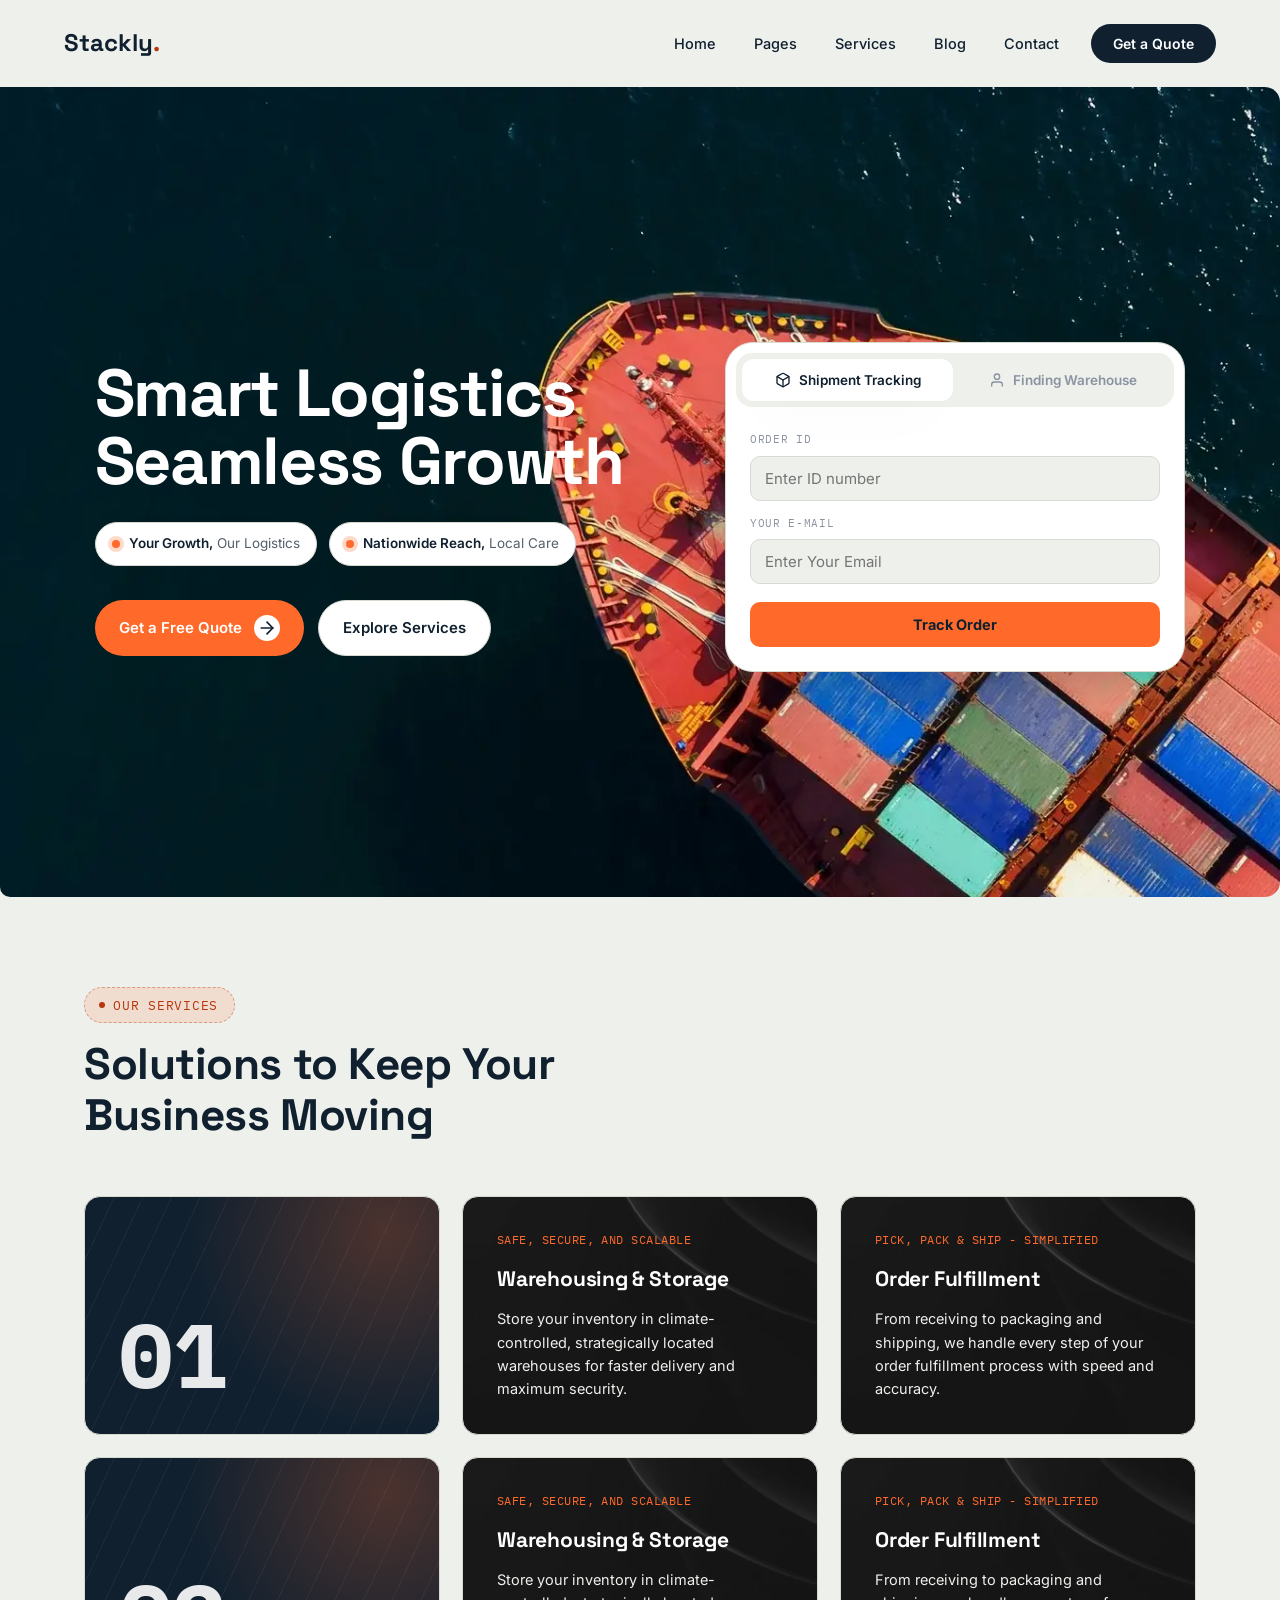
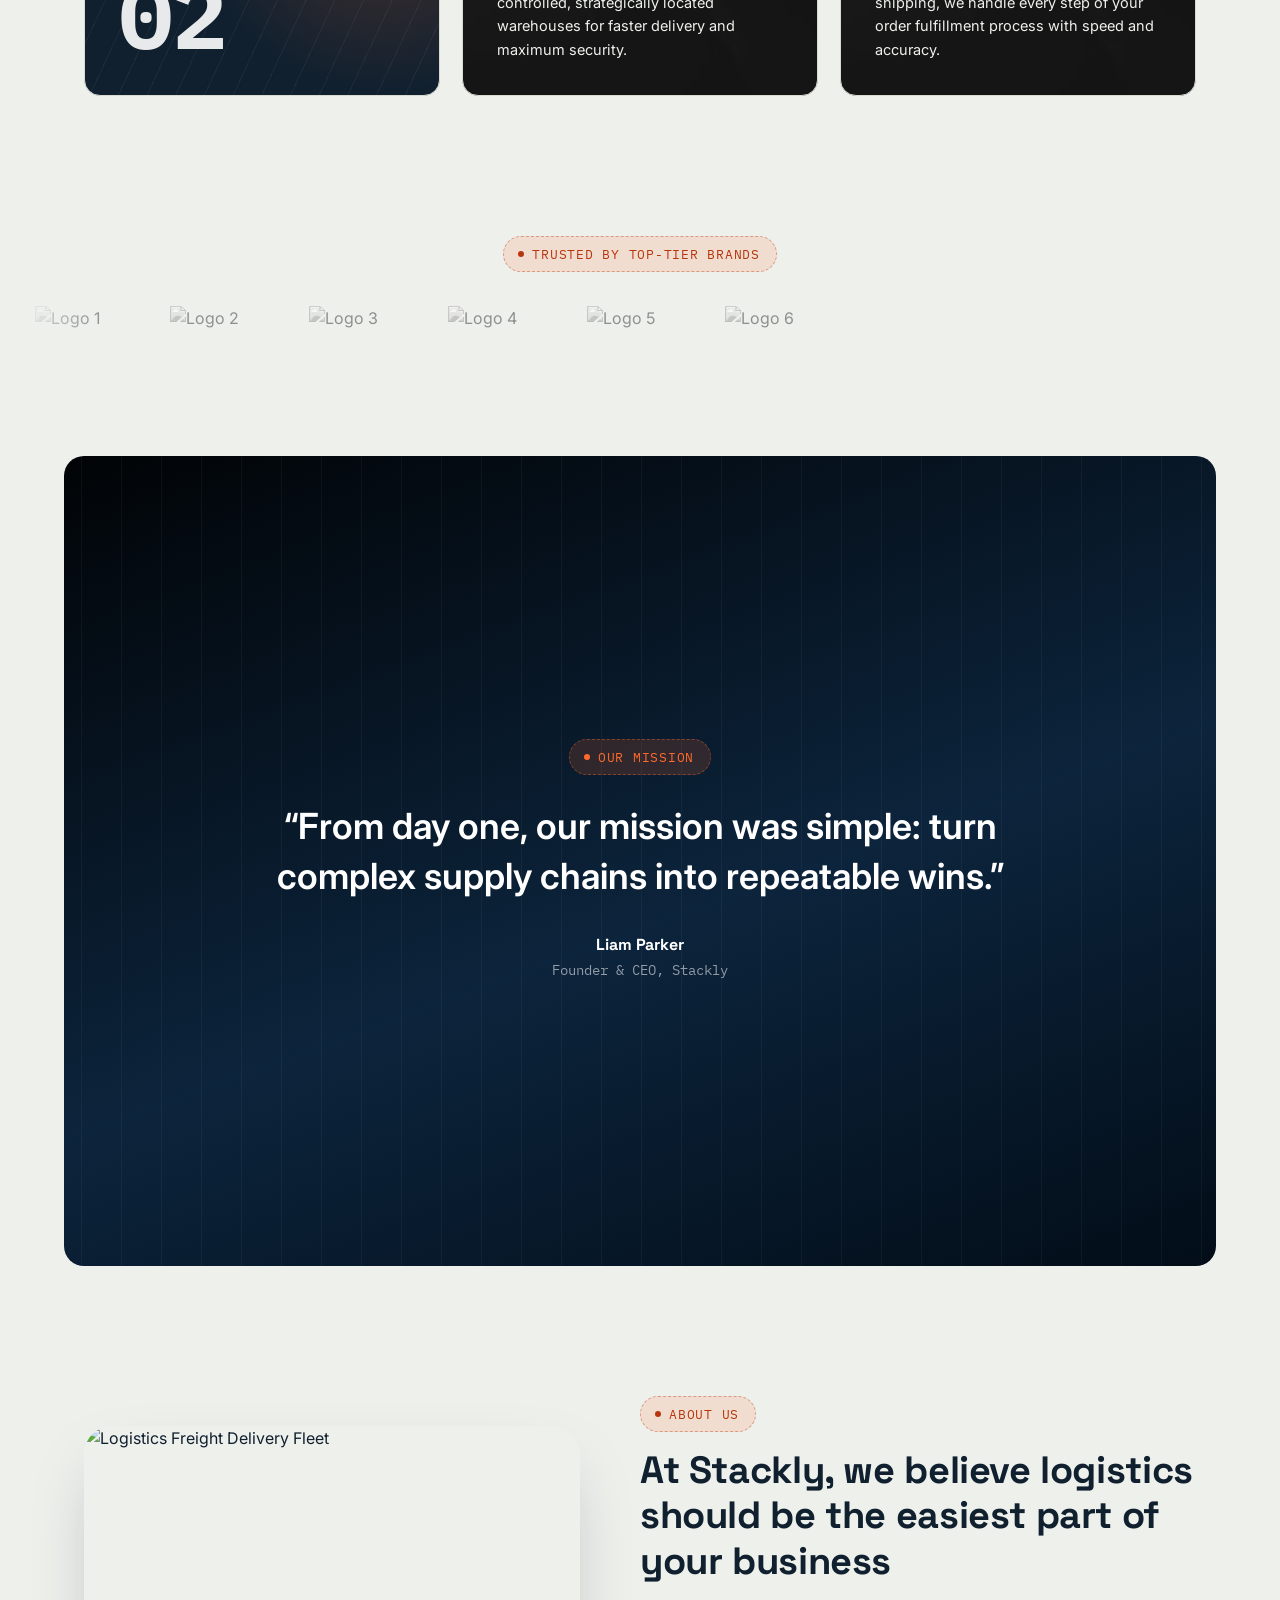
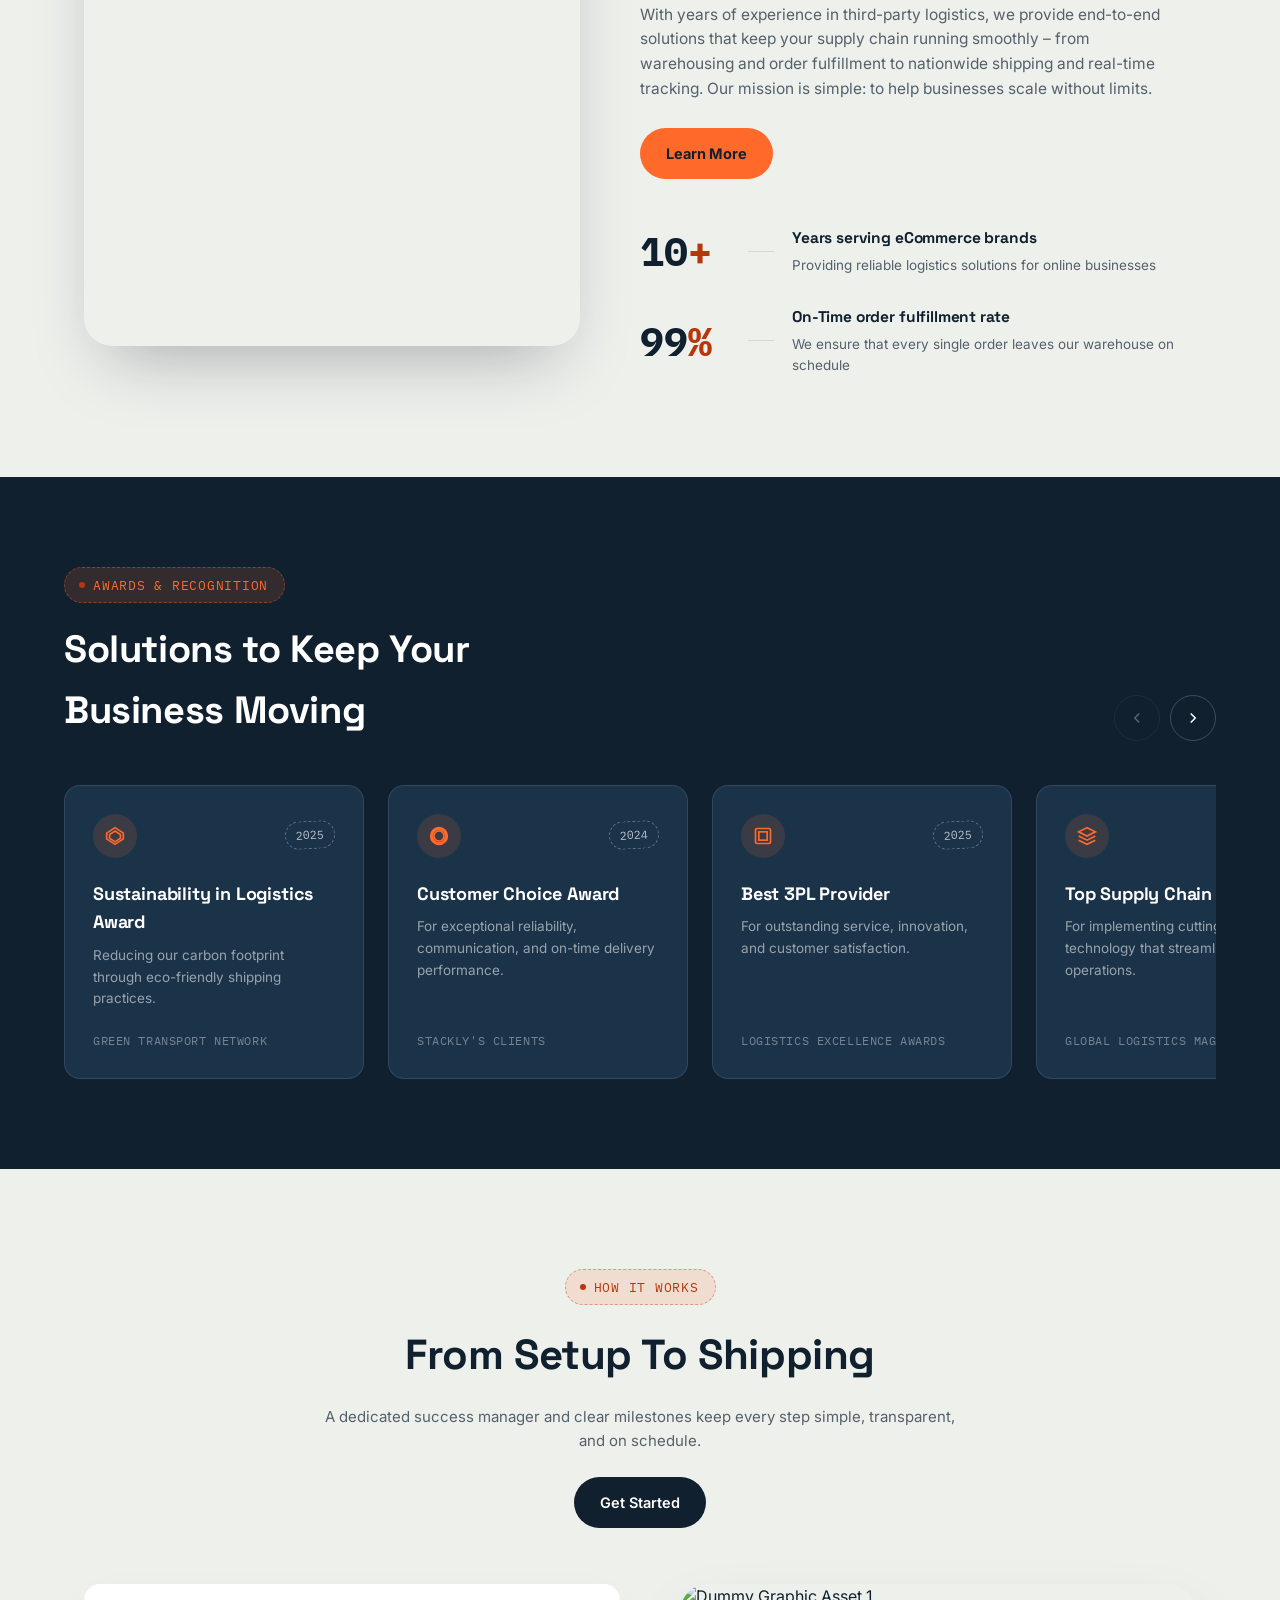
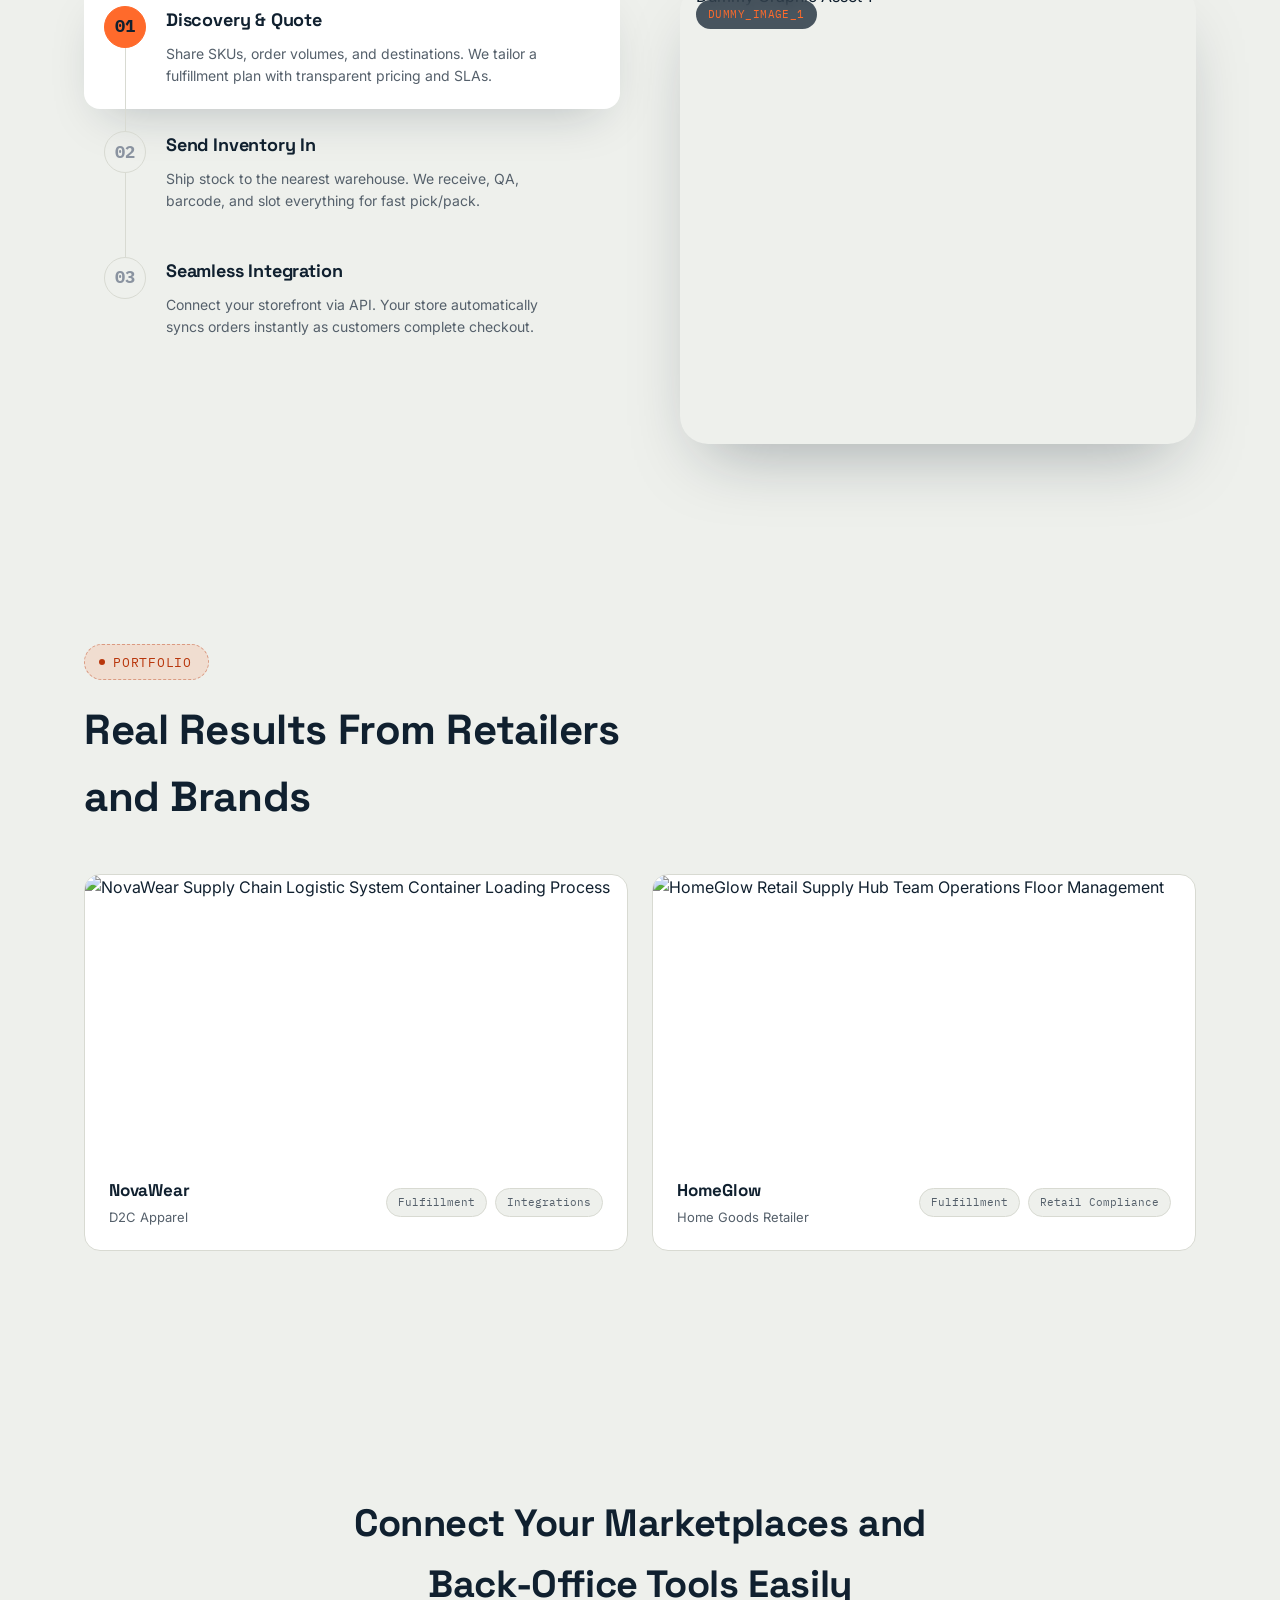
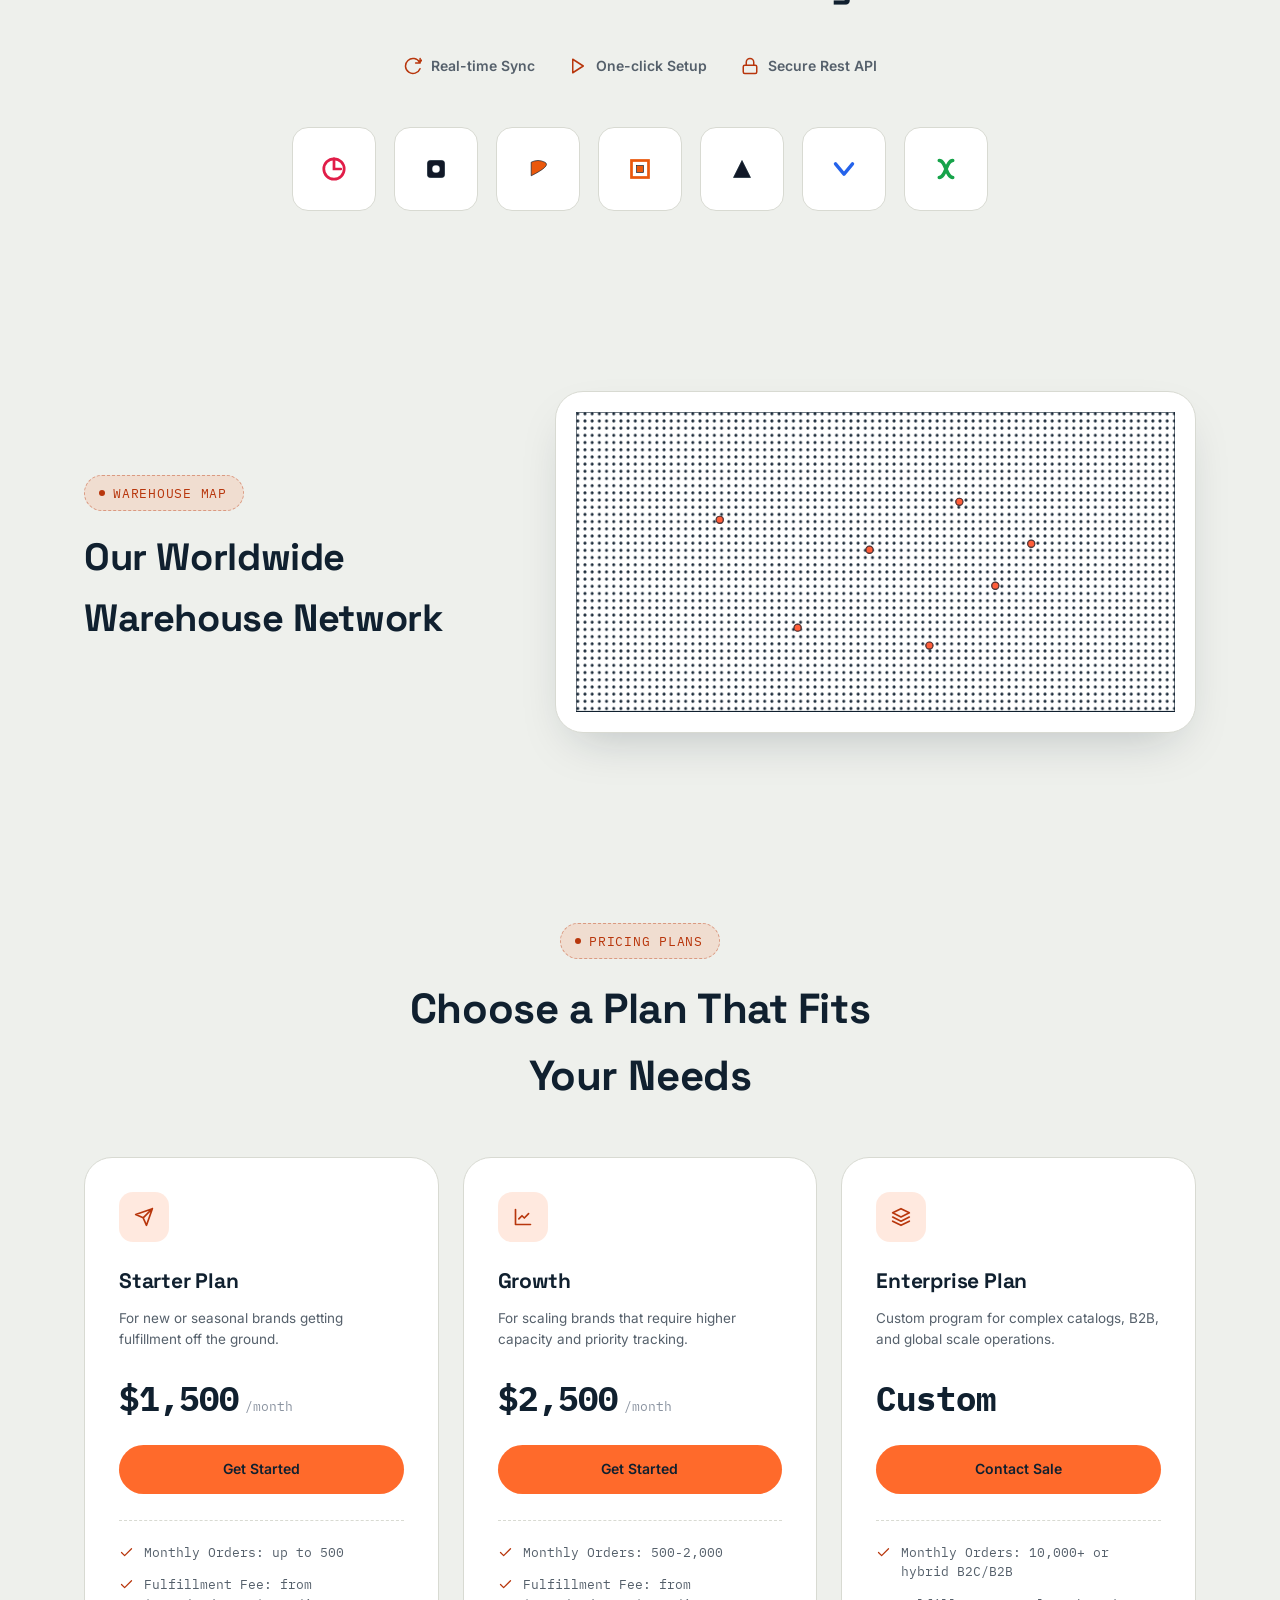
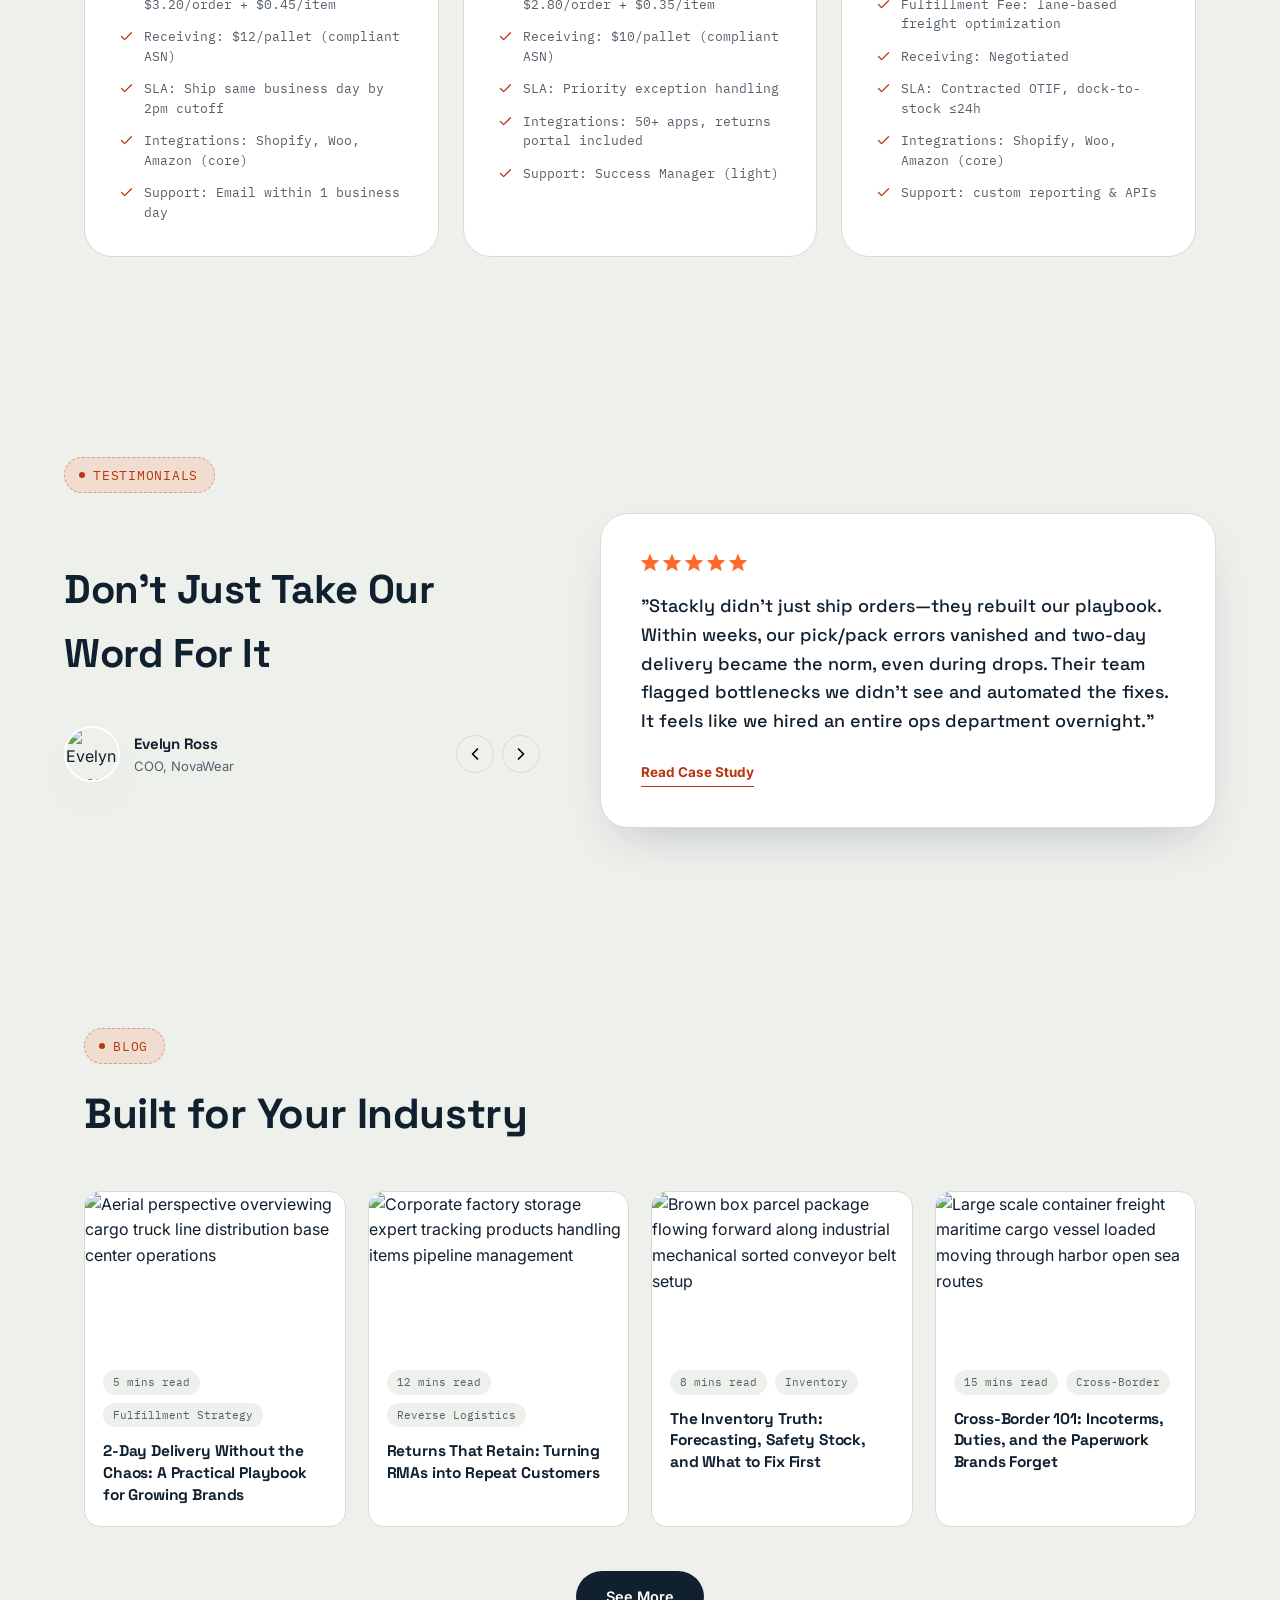
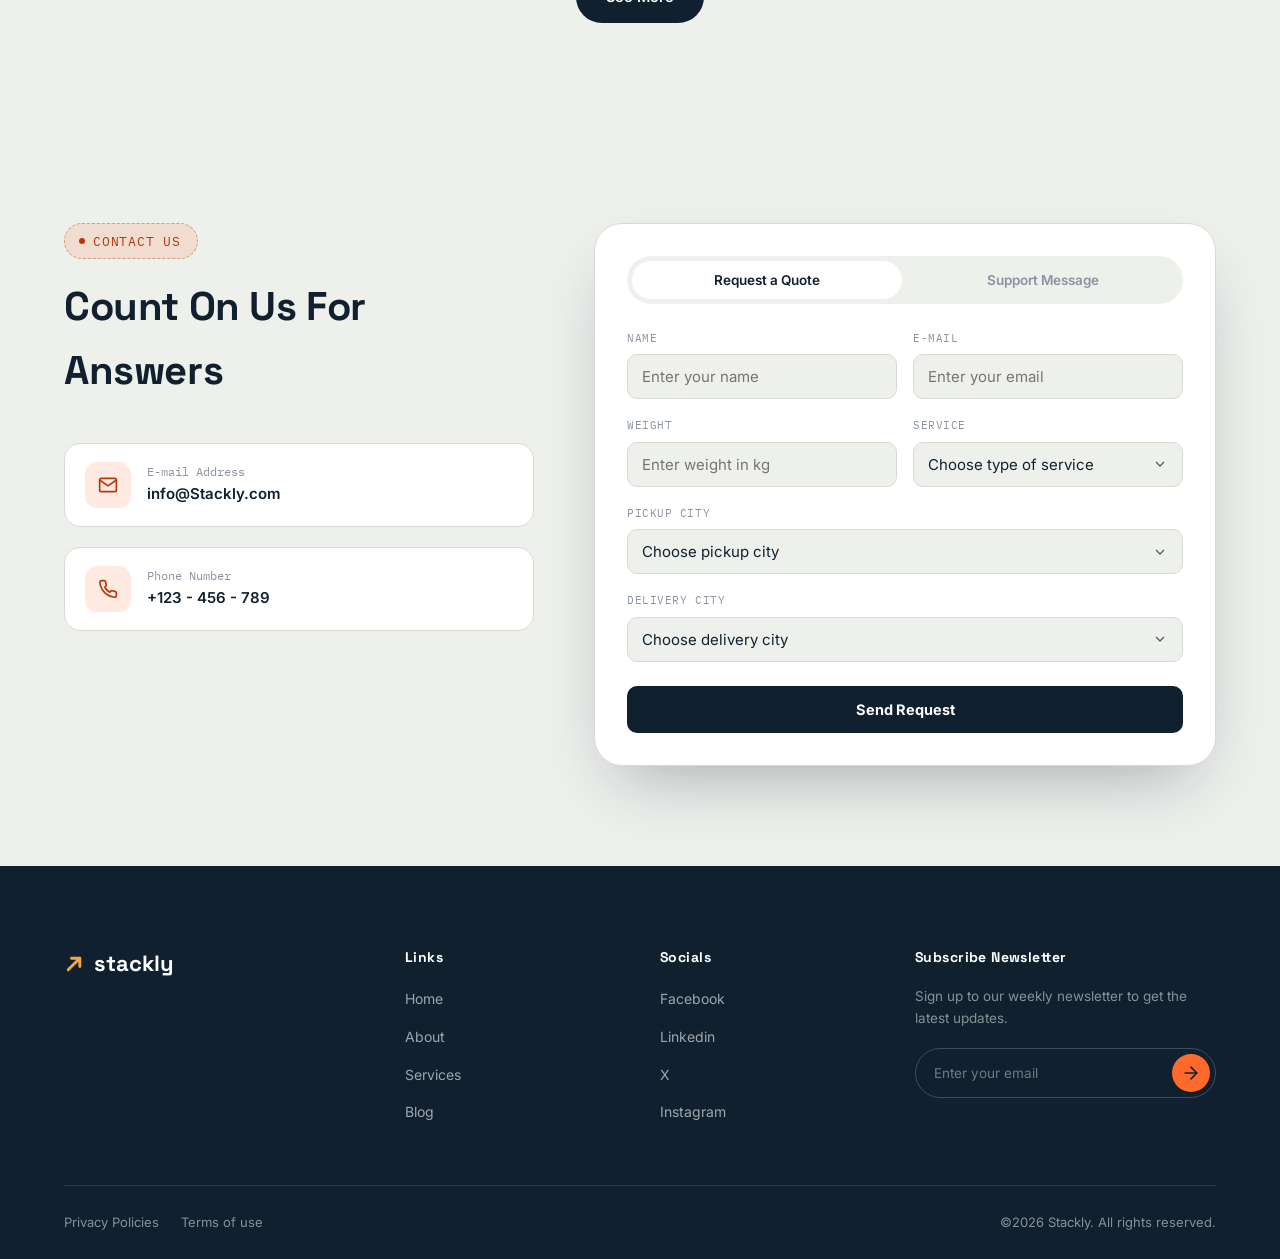
==== index.html @ aef040b7 "first comit" ====
<!DOCTYPE html>
<html lang="en">
<head>
    <meta charset="UTF-8">
    <meta name="viewport" content="width=device-width, initial-scale=1.0">
    <title>Stackly - Logistics & Supply Chain Solutions</title>
    <!-- Google Fonts -->
    <link rel="preconnect" href="https://fonts.googleapis.com">
    <link rel="preconnect" href="https://fonts.gstatic.com" crossorigin>
    <link href="https://fonts.googleapis.com/css2?family=Space+Grotesk:wght@500;600;700&family=Inter:wght@400;500;600;700&family=IBM+Plex+Mono:wght@400;500;600;700&display=swap" rel="stylesheet">
    <link rel="stylesheet" href="style.css">
</head>
<body>

    <!-- STICKY MAIN HEADER NAVIGATION BAR -->
    <header class="header-nav-bar" id="siteHeader">
        <div class="logo-box">
            <a href="#">Stackly<span>.</span></a>
        </div>

        <ul class="nav-links-wrapper" id="navLinksWrapper">
            <li class="nav-item-dropdown">
                <a href="#" class="nav-link">
                    Home
                  
                </a>
               
            </li>
            <li class="nav-item-dropdown">
                <a href="#" class="nav-link">
                    Pages
                    
                </a>
                
            </li>
            <li class="nav-item-dropdown">
                <a href="#" class="nav-link">
                    Services
                  
                </a>
              
            </li>
            <li class="nav-item-dropdown">
                <a href="#" class="nav-link">
                    Blog
                  
                </a>
              
            </li>
            <li><a href="#contact" class="nav-link">Contact</a></li>
            <li><a href="#contact" class="header-action-btn">Get a Quote</a></li>
        </ul>

        <div class="mobile-hamburger" id="mobileHamburger" role="button" aria-label="Toggle navigation menu" tabindex="0">
            <span></span>
            <span></span>
            <span></span>
        </div>
    </header>

    <!-- Backdrop shown behind the mobile drawer -->
    <div class="mobile-nav-backdrop" id="mobileNavBackdrop"></div>

    <!-- MAIN HERO AND TRACKING ELEMENT AREA CONTAINER -->
    <section class="hero-viewport-area">
        <div class="background-watermark">Stackly</div>

        <div class="hero-left-content">
            <h1>Smart Logistics<br>Seamless Growth</h1>

            <div class="hero-pill-row">
                <div class="pill-item">
                    <span class="pill-dot"></span>
                    <span><strong>Your Growth,</strong> Our Logistics</span>
                </div>
                <div class="pill-item">
                    <span class="pill-dot"></span>
                    <span><strong>Nationwide Reach,</strong> Local Care</span>
                </div>
            </div>

            <div class="hero-buttons-row">
                <a href="#contact" class="apex-btn apex-btn-orange">
                    Get a Free Quote
                    <span class="arrow-icon-circle">
                        <svg width="12" height="12" viewBox="0 0 24 24" fill="none" stroke="currentColor" stroke-width="3" stroke-linecap="round" stroke-linejoin="round"><line x1="5" y1="12" x2="19" y2="12"></line><polyline points="12 5 19 12 12 19"></polyline></svg>
                    </span>
                </a>
                <a href="#services" class="apex-btn apex-btn-white">Explore Services</a>
            </div>
        </div>

        <div class="interactive-card-wrapper">
            <div class="tracking-sheet-card">

                <div class="sheet-tab-header-row">
                    <button class="sheet-tab-trigger active-tab" data-target-pane="pane-shipment-tracking">
                        <svg viewBox="0 0 24 24" stroke-linecap="round" stroke-linejoin="round"><path d="M21 16V8a2 2 0 0 0-1-1.73l-7-4a2 2 0 0 0-2 0l-7 4A2 2 0 0 0 3 8v8a2 2 0 0 0 1 1.73l7 4a2 2 0 0 0 2 0l7-4A2 2 0 0 0 21 16z"></path><polyline points="3.27 6.96 12 12.01 20.73 6.96"></polyline><line x1="12" y1="22.08" x2="12" y2="12"></line></svg>
                        Shipment Tracking
                    </button>
                    <button class="sheet-tab-trigger" data-target-pane="pane-warehouse-finding">
                        <svg viewBox="0 0 24 24" stroke-linecap="round" stroke-linejoin="round"><path d="M20 21v-2a4 4 0 0 0-4-4H8a4 4 0 0 0-4 4v2"></path><circle cx="12" cy="7" r="4"></circle></svg>
                        Finding Warehouse
                    </button>
                    <div class="dynamic-tab-line"></div>
                </div>

                <div class="sheet-tab-panel active-panel" id="pane-shipment-tracking">
                    <form class="sheet-inline-form" onsubmit="event.preventDefault();">
                        <div class="sheet-input-block">
                            <span class="sheet-input-label">Order ID</span>
                            <input type="text" placeholder="Enter ID number" required>
                        </div>
                        <div class="sheet-input-block">
                            <span class="sheet-input-label">Your E-mail</span>
                            <input type="email" placeholder="Enter Your Email" required>
                        </div>
                        <button type="submit" class="sheet-submit-btn">Track Order</button>
                    </form>
                </div>

                <div class="sheet-tab-panel" id="pane-warehouse-finding">
                    <form class="sheet-inline-form" onsubmit="event.preventDefault();">
                        <div class="sheet-input-block">
                            <span class="sheet-input-label">Region</span>
                            <input type="text" placeholder="State, City or Postal Zip Code">
                        </div>
                        <div class="sheet-input-block">
                            <span class="sheet-input-label">Facility</span>
                            <input type="text" placeholder="Cold Storage, Cross-Docking...">
                        </div>
                        <button type="submit" class="sheet-submit-btn">Find Facility</button>
                    </form>
                </div>

            </div>
        </div>
    </section>

    <section class="services-container" id="services">
        <div class="services-header" data-reveal="fade">
            <div class="services-badge">Our Services</div>
            <h2>Solutions to Keep Your Business Moving</h2>
        </div>

        <div class="services-asymmetric-grid">

            <div class="service-block block-graphic-image" data-reveal="left">
                <div class="big-number-display left-aligned-num">01</div>
            </div>

            <div class="service-block" data-reveal="right">
                <span class="card-pill-tag">Safe, Secure, and Scalable</span>
                <h3>Warehousing & Storage</h3>
                <p>Store your inventory in climate-controlled, strategically located warehouses for faster delivery and maximum security.</p>
            </div>

            <div class="service-block" data-reveal="left">
                <span class="card-pill-tag">Pick, Pack & Ship - Simplified</span>
                <h3>Order Fulfillment</h3>
                <p>From receiving to packaging and shipping, we handle every step of your order fulfillment process with speed and accuracy.</p>
            </div>

            <div class="service-block block-graphic-image" data-reveal="left">
                <div class="big-number-display left-aligned-num">02</div>
            </div>

            <div class="service-block" data-reveal="right">
                <span class="card-pill-tag">Safe, Secure, and Scalable</span>
                <h3>Warehousing & Storage</h3>
                <p>Store your inventory in climate-controlled, strategically located warehouses for faster delivery and maximum security.</p>
            </div>

            <div class="service-block" data-reveal="left">
                <span class="card-pill-tag">Pick, Pack & Ship - Simplified</span>
                <h3>Order Fulfillment</h3>
                <p>From receiving to packaging and shipping, we handle every step of your order fulfillment process with speed and accuracy.</p>
            </div>

        </div>
    </section>

    <section class="brands-marquee-section">
        <div class="marquee-badge" data-reveal="fade">Trusted By Top-tier Brands</div>

        <div class="marquee-wrapper">
            <div class="marquee-track">
                <img class="brand-logo-item" src="https://demo.7iquid.com/Stackly/wp-content/uploads/2025/11/client-6.png" alt="Logo 1" loading="lazy">
                <img class="brand-logo-item" src="https://demo.7iquid.com/Stackly/wp-content/uploads/2025/11/client-5.png" alt="Logo 2" loading="lazy">
                <img class="brand-logo-item" src="https://demo.7iquid.com/Stackly/wp-content/uploads/2025/11/client-4.png" alt="Logo 3" loading="lazy">
                <img class="brand-logo-item" src="https://demo.7iquid.com/Stackly/wp-content/uploads/2025/11/client-3.png" alt="Logo 4" loading="lazy">
                <img class="brand-logo-item" src="https://demo.7iquid.com/Stackly/wp-content/uploads/2025/11/client-2.png" alt="Logo 5" loading="lazy">
                <img class="brand-logo-item" src="https://demo.7iquid.com/Stackly/wp-content/uploads/2025/11/client-1.png" alt="Logo 6" loading="lazy">
            </div>
            <div class="marquee-track" aria-hidden="true">
                <img class="brand-logo-item" src="https://demo.7iquid.com/Stackly/wp-content/uploads/2025/11/client-6.png" alt="" loading="lazy">
                <img class="brand-logo-item" src="https://demo.7iquid.com/Stackly/wp-content/uploads/2025/11/client-5.png" alt="" loading="lazy">
                <img class="brand-logo-item" src="https://demo.7iquid.com/Stackly/wp-content/uploads/2025/11/client-4.png" alt="" loading="lazy">
                <img class="brand-logo-item" src="https://demo.7iquid.com/Stackly/wp-content/uploads/2025/11/client-3.png" alt="" loading="lazy">
                <img class="brand-logo-item" src="https://demo.7iquid.com/Stackly/wp-content/uploads/2025/11/client-2.png" alt="" loading="lazy">
                <img class="brand-logo-item" src="https://demo.7iquid.com/Stackly/wp-content/uploads/2025/11/client-1.png" alt="" loading="lazy">
            </div>
        </div>
    </section>

    <!-- SECTION 2: OUR MISSION PARALLAX BOX -->
    <section class="mission-hero-section">
        <div class="mission-parallax-bg" id="parallaxLayer"></div>

        <div class="mission-content-box" data-reveal="scale">
            <div class="mission-badge">Our Mission</div>
            <h2>&ldquo;From day one, our mission was simple: turn complex supply chains into repeatable wins.&rdquo;</h2>

            <div class="mission-author-profile">
                <h4>Liam Parker</h4>
                <span>Founder & CEO, Stackly</span>
            </div>
        </div>
    </section>

    <section class="about-stats-section">
        <div class="about-left-visuals" data-reveal="left">
            <img class="truck-cropped-asset" src="https://images.unsplash.com/photo-1601584115197-04ecc0da31d7?auto=format&fit=crop&q=80&w=800" alt="Logistics Freight Delivery Fleet" loading="lazy">
        </div>

        <div class="about-right-content" data-reveal="right">
            <div class="section-badge">About Us</div>
            <h2>At Stackly, we believe logistics should be the easiest part of your business</h2>

            <p class="about-description">
                With years of experience in third-party logistics, we provide end-to-end solutions that keep your supply chain running smoothly – from warehousing and order fulfillment to nationwide shipping and real-time tracking. Our mission is simple: to help businesses scale without limits.
            </p>

            <a href="#contact" class="action-btn-orange">Learn More</a>

            <div class="metrics-stack">

                <div class="metric-row" data-reveal="fade">
                    <div class="metric-number-node"><span class="count-up" data-target="10">0</span><span>+</span></div>
                    <div class="metric-pointer-line"></div>
                    <div class="metric-info-text">
                        <h4>Years serving eCommerce brands</h4>
                        <p>Providing reliable logistics solutions for online businesses</p>
                    </div>
                </div>

                <div class="metric-row" data-reveal="fade">
                    <div class="metric-number-node"><span class="count-up" data-target="99">0</span><span>%</span></div>
                    <div class="metric-pointer-line"></div>
                    <div class="metric-info-text">
                        <h4>On-Time order fulfillment rate</h4>
                        <p>We ensure that every single order leaves our warehouse on schedule</p>
                    </div>
                </div>

            </div>
        </div>
    </section>

    <section class="awards-section">

        <div class="awards-header-box" data-reveal="fade">
            <div class="awards-title-area">
                <span class="awards-badge">Awards & Recognition</span>
                <h2>Solutions to Keep Your Business Moving</h2>
            </div>

            <div class="carousel-nav-arrows">
                <button class="arrow-trigger-btn" id="prevSlideTrigger" aria-label="Previous Slide">
                    <svg viewBox="0 0 24 24"><polyline points="15 18 9 12 15 6"></polyline></svg>
                </button>
                <button class="arrow-trigger-btn" id="nextSlideTrigger" aria-label="Next Slide">
                    <svg viewBox="0 0 24 24"><polyline points="9 18 15 12 9 6"></polyline></svg>
                </button>
            </div>
        </div>

        <div class="slider-window-frame">
            <div class="slider-flex-container" id="sliderShelf">

                <div class="award-card" data-reveal="scale">
                    <div>
                        <div class="card-header-row">
                            <div class="award-icon-circle">
                                <svg viewBox="0 0 24 24"><polygon points="12 2 22 8.5 22 15.5 12 22 2 15.5 2 8.5"></polygon><polygon points="12 6 18.5 10.25 18.5 14.75 12 19 5.5 14.75 5.5 10.25"></polygon></svg>
                            </div>
                            <span class="year-pill-tag">2025</span>
                        </div>
                        <div class="card-main-body">
                            <h3>Sustainability in Logistics Award</h3>
                            <p>Reducing our carbon footprint through eco-friendly shipping practices.</p>
                        </div>
                    </div>
                    <div class="card-bottom-publisher">Green Transport Network</div>
                </div>

                <div class="award-card" data-reveal="scale">
                    <div>
                        <div class="card-header-row">
                            <div class="award-icon-circle">
                                <svg viewBox="0 0 24 24"><path d="M12 2C6.48 2 2 6.48 2 12s4.48 10 10 10 10-4.48 10-10S17.52 2 12 2zm0 18c-4.42 0-8-3.58-8-8s3.58-8 8-8 8 3.58 8 8-3.58 8-8 8z"></path><path d="M12 6c-3.31 0-6 2.69-6 6s2.69 6 6 6 6-2.69 6-6-2.69-6-6-6z"></path></svg>
                            </div>
                            <span class="year-pill-tag">2024</span>
                        </div>
                        <div class="card-main-body">
                            <h3>Customer Choice Award</h3>
                            <p>For exceptional reliability, communication, and on-time delivery performance.</p>
                        </div>
                    </div>
                    <div class="card-bottom-publisher">Stackly's Clients</div>
                </div>

                <div class="award-card" data-reveal="scale">
                    <div>
                        <div class="card-header-row">
                            <div class="award-icon-circle">
                                <svg viewBox="0 0 24 24"><rect x="3" y="3" width="18" height="18" rx="2" ry="2"></rect><rect x="7" y="7" width="10" height="10"></rect></svg>
                            </div>
                            <span class="year-pill-tag">2025</span>
                        </div>
                        <div class="card-main-body">
                            <h3>Best 3PL Provider</h3>
                            <p>For outstanding service, innovation, and customer satisfaction.</p>
                        </div>
                    </div>
                    <div class="card-bottom-publisher">Logistics Excellence Awards</div>
                </div>

                <div class="award-card" data-reveal="scale">
                    <div>
                        <div class="card-header-row">
                            <div class="award-icon-circle">
                                <svg viewBox="0 0 24 24"><path d="M12 2L2 7l10 5 10-5-10-5zM2 17l10 5 10-5M2 12l10 5 10-5"></path></svg>
                            </div>
                            <span class="year-pill-tag">2024</span>
                        </div>
                        <div class="card-main-body">
                            <h3>Top Supply Chain Innovator</h3>
                            <p>For implementing cutting-edge technology that streamlines fulfillment operations.</p>
                        </div>
                    </div>
                    <div class="card-bottom-publisher">Global Logistics Magazine</div>
                </div>

            </div>
        </div>
    </section>

    <section class="how-it-works-section">

        <div class="section-header-center" data-reveal="fade">
            <span class="badge-orange">How It Works</span>
            <h2>From Setup To Shipping</h2>
            <p>A dedicated success manager and clear milestones keep every step simple, transparent, and on schedule.</p>
            <a href="#contact" class="btn-brand-primary">Get Started</a>
        </div>

        <div class="split-steps-grid">

            <div class="timeline-steps-stack" data-reveal="left">

                <div class="step-interactive-row active" data-step-index="1">
                    <div class="index-numeric-node">01</div>
                    <div class="vertical-progress-bar"></div>
                    <div class="step-text-details">
                        <h3>Discovery & Quote</h3>
                        <p>Share SKUs, order volumes, and destinations. We tailor a fulfillment plan with transparent pricing and SLAs.</p>
                    </div>
                </div>

                <div class="step-interactive-row" data-step-index="2">
                    <div class="index-numeric-node">02</div>
                    <div class="vertical-progress-bar"></div>
                    <div class="step-text-details">
                        <h3>Send Inventory In</h3>
                        <p>Ship stock to the nearest warehouse. We receive, QA, barcode, and slot everything for fast pick/pack.</p>
                    </div>
                </div>

                <div class="step-interactive-row" data-step-index="3">
                    <div class="index-numeric-node">03</div>
                    <div class="vertical-progress-bar"></div>
                    <div class="step-text-details">
                        <h3>Seamless Integration</h3>
                        <p>Connect your storefront via API. Your store automatically syncs orders instantly as customers complete checkout.</p>
                    </div>
                </div>

            </div>

            <div class="media-frame-wrapper" data-reveal="right">
                <div class="curved-image-panel">
                    <div class="internal-img-tag" id="imageTagNode">DUMMY_IMAGE_1</div>
                    <img id="dynamicTargetImage" src="https://images.unsplash.com/photo-1540959733332-eab4deceeaf7?auto=format&fit=crop&q=80&w=800" alt="Dummy Graphic Asset 1">
                </div>
            </div>

        </div>

    </section>

    <!-- SECTION 1: PORTFOLIO -->
    <section class="portfolio-section" id="portfolio">
        <span class="section-badge" data-reveal="fade">Portfolio</span>
        <h2 data-reveal="fade">Real Results From Retailers and Brands</h2>

        <div class="portfolio-grid">
            <div class="portfolio-card" data-reveal="scale">
                <div class="portfolio-img-wrapper">
                    <img src="https://images.unsplash.com/photo-1578575437130-527eed3abbec?auto=format&fit=crop&q=80&w=800" alt="NovaWear Supply Chain Logistic System Container Loading Process" loading="lazy">
                </div>
                <div class="portfolio-meta">
                    <div class="brand-info">
                        <h4>NovaWear</h4>
                        <p>D2C Apparel</p>
                    </div>
                    <div class="tag-row">
                        <span class="pill-tag">Fulfillment</span>
                        <span class="pill-tag">Integrations</span>
                    </div>
                </div>
            </div>

            <div class="portfolio-card" data-reveal="scale">
                <div class="portfolio-img-wrapper">
                    <img src="https://images.unsplash.com/photo-1586528116311-ad8dd3c8310d?auto=format&fit=crop&q=80&w=800" alt="HomeGlow Retail Supply Hub Team Operations Floor Management" loading="lazy">
                </div>
                <div class="portfolio-meta">
                    <div class="brand-info">
                        <h4>HomeGlow</h4>
                        <p>Home Goods Retailer</p>
                    </div>
                    <div class="tag-row">
                        <span class="pill-tag">Fulfillment</span>
                        <span class="pill-tag">Retail Compliance</span>
                    </div>
                </div>
            </div>
        </div>
    </section>

    <!-- SECTION 2: INTEGRATION -->
    <section class="integration-section" id="integration">
        <span class="section-badge" data-reveal="fade">Integration</span>
        <h2 data-reveal="fade">Connect Your Marketplaces and Back-Office Tools Easily</h2>

        <div class="features-row" data-reveal="fade">
            <div class="feature-indicator">
                <svg viewBox="0 0 24 24" fill="none" stroke="currentColor" stroke-width="2.5" stroke-linecap="round" stroke-linejoin="round"><path d="M21.5 2v6h-6M21.34 15.57a10 10 0 1 1-.57-8.38l5.67-5.67"/></svg>
                Real-time Sync
            </div>
            <div class="feature-indicator">
                <svg viewBox="0 0 24 24" fill="none" stroke="currentColor" stroke-width="2.5" stroke-linecap="round" stroke-linejoin="round"><polygon points="5 3 19 12 5 21 5 3"/></svg>
                One-click Setup
            </div>
            <div class="feature-indicator">
                <svg viewBox="0 0 24 24" fill="none" stroke="currentColor" stroke-width="2.5" stroke-linecap="round" stroke-linejoin="round"><rect x="3" y="11" width="18" height="11" rx="2" ry="2"/><path d="M7 11V7a5 5 0 0 1 10 0v4"/></svg>
                Secure Rest API
            </div>
        </div>

        <div class="logo-grid-strip" data-reveal-group data-reveal="fade">
            <div class="integration-logo-card">
                <svg viewBox="0 0 100 100" fill="none"><circle cx="50" cy="50" r="30" stroke="#e11d48" stroke-width="8"/><path d="M50 20v30h20" stroke="#e11d48" stroke-width="8" stroke-linecap="round"/></svg>
            </div>
            <div class="integration-logo-card">
                <svg viewBox="0 0 100 100" fill="none"><rect x="25" y="25" width="50" height="50" rx="8" fill="#111827"/><circle cx="50" cy="50" r="12" fill="#ffffff"/></svg>
            </div>
            <div class="integration-logo-card">
                <svg viewBox="0 0 100 100" fill="none"><path d="M30 30q20-10 40 0t-40 40z" fill="#ea580c"/></svg>
            </div>
            <div class="integration-logo-card">
                <svg viewBox="0 0 100 100" fill="none"><rect x="25" y="25" width="50" height="50" stroke="#ea580c" stroke-width="8"/><rect x="40" y="40" width="20" height="20" fill="#ea580c"/></svg>
            </div>
            <div class="integration-logo-card">
                <svg viewBox="0 0 100 100" fill="none"><path d="M25 75L50 25L75 75Z" fill="#111827"/></svg>
            </div>
            <div class="integration-logo-card">
                <svg viewBox="0 0 100 100" fill="none"><path d="M25 35L50 65L75 35" stroke="#2563eb" stroke-width="10" stroke-linecap="round" stroke-linejoin="round"/></svg>
            </div>
            <div class="integration-logo-card">
                <svg viewBox="0 0 100 100" fill="none"><path d="M30 25C50 25 50 75 70 75M30 75C50 75 50 25 70 25" stroke="#16a34a" stroke-width="10" stroke-linecap="round"/></svg>
            </div>
        </div>
    </section>

    <!-- SECTION 3: WAREHOUSE MAP -->
    <section class="map-section" id="network">
        <div class="map-container-layout">
            <div class="map-info" data-reveal="left">
                <span class="section-badge">Warehouse Map</span>
                <h2>Our Worldwide Warehouse Network</h2>
            </div>
            <div class="map-display-wrapper" data-reveal="right">
                <svg class="world-map-svg" viewBox="0 0 1000 500" fill="none">
                    <pattern id="dotPattern" x="0" y="0" width="12" height="12" patternUnits="userSpaceOnUse">
                        <circle cx="3" cy="3" r="1.5" fill="#d1d5db" />
                    </pattern>
                    <rect width="1000" height="500" fill="url(#dotPattern)" />

                    <circle cx="240" cy="180" r="6" fill="#ff5e3a" />
                    <circle class="map-hotspot-ring" cx="240" cy="180" r="6" stroke="#ff5e3a" stroke-width="1.5" opacity="0.4" />

                    <circle cx="370" cy="360" r="6" fill="#ff5e3a" />
                    <circle class="map-hotspot-ring" cx="370" cy="360" r="6" stroke="#ff5e3a" stroke-width="1.5" opacity="0.4" style="animation-delay:0.3s" />

                    <circle cx="490" cy="230" r="6" fill="#ff5e3a" />
                    <circle class="map-hotspot-ring" cx="490" cy="230" r="6" stroke="#ff5e3a" stroke-width="1.5" opacity="0.4" style="animation-delay:0.6s" />

                    <circle cx="590" cy="390" r="6" fill="#ff5e3a" />
                    <circle class="map-hotspot-ring" cx="590" cy="390" r="6" stroke="#ff5e3a" stroke-width="1.5" opacity="0.4" style="animation-delay:0.9s" />

                    <circle cx="640" cy="150" r="6" fill="#ff5e3a" />
                    <circle class="map-hotspot-ring" cx="640" cy="150" r="6" stroke="#ff5e3a" stroke-width="1.5" opacity="0.4" style="animation-delay:1.2s" />

                    <circle cx="700" cy="290" r="6" fill="#ff5e3a" />
                    <circle class="map-hotspot-ring" cx="700" cy="290" r="6" stroke="#ff5e3a" stroke-width="1.5" opacity="0.4" style="animation-delay:1.5s" />

                    <circle cx="760" cy="220" r="6" fill="#ff5e3a" />
                    <circle class="map-hotspot-ring" cx="760" cy="220" r="6" stroke="#ff5e3a" stroke-width="1.5" opacity="0.4" style="animation-delay:1.8s" />
                </svg>
            </div>
        </div>
    </section>

    <!-- SECTION 4: PRICING -->
    <section class="pricing-section" id="pricing">
        <span class="section-badge" data-reveal="fade">Pricing Plans</span>
        <h2 data-reveal="fade">Choose a Plan That Fits Your Needs</h2>

        <div class="pricing-grid">
            <div class="pricing-card" data-reveal="scale">
                <div class="plan-icon-box">
                    <svg viewBox="0 0 24 24" fill="none" stroke="currentColor" stroke-width="2" stroke-linecap="round" stroke-linejoin="round"><path d="M22 2L11 13M22 2l-7 20-4-9-9-4 20-7z"/></svg>
                </div>
                <h3>Starter Plan</h3>
                <p class="plan-desc">For new or seasonal brands getting fulfillment off the ground.</p>
                <div class="price-row">
                    <span class="amt">$1,500</span>
                    <span class="period">/month</span>
                </div>
                <a href="#contact" class="btn-pricing secondary">Get Started</a>
                <ul class="plan-features-list">
                    <li><svg viewBox="0 0 24 24" fill="none" stroke="currentColor" stroke-width="3" stroke-linecap="round" stroke-linejoin="round"><polyline points="20 6 9 17 4 12"/></svg>Monthly Orders: up to 500</li>
                    <li><svg viewBox="0 0 24 24" fill="none" stroke="currentColor" stroke-width="3" stroke-linecap="round" stroke-linejoin="round"><polyline points="20 6 9 17 4 12"/></svg>Fulfillment Fee: from $3.20/order + $0.45/item</li>
                    <li><svg viewBox="0 0 24 24" fill="none" stroke="currentColor" stroke-width="3" stroke-linecap="round" stroke-linejoin="round"><polyline points="20 6 9 17 4 12"/></svg>Receiving: $12/pallet (compliant ASN)</li>
                    <li><svg viewBox="0 0 24 24" fill="none" stroke="currentColor" stroke-width="3" stroke-linecap="round" stroke-linejoin="round"><polyline points="20 6 9 17 4 12"/></svg>SLA: Ship same business day by 2pm cutoff</li>
                    <li><svg viewBox="0 0 24 24" fill="none" stroke="currentColor" stroke-width="3" stroke-linecap="round" stroke-linejoin="round"><polyline points="20 6 9 17 4 12"/></svg>Integrations: Shopify, Woo, Amazon (core)</li>
                    <li><svg viewBox="0 0 24 24" fill="none" stroke="currentColor" stroke-width="3" stroke-linecap="round" stroke-linejoin="round"><polyline points="20 6 9 17 4 12"/></svg>Support: Email within 1 business day</li>
                </ul>
            </div>

            <div class="pricing-card" data-reveal="scale">
                <div class="plan-icon-box">
                    <svg viewBox="0 0 24 24" fill="none" stroke="currentColor" stroke-width="2" stroke-linecap="round" stroke-linejoin="round"><path d="M3 3v18h18"/><path d="M18.7 8l-5.1 5.2-2.8-2.7L7 14.3"/></svg>
                </div>
                <h3>Growth</h3>
                <p class="plan-desc">For scaling brands that require higher capacity and priority tracking.</p>
                <div class="price-row">
                    <span class="amt">$2,500</span>
                    <span class="period">/month</span>
                </div>
                <a href="#contact" class="btn-pricing secondary">Get Started</a>
                <ul class="plan-features-list">
                    <li><svg viewBox="0 0 24 24" fill="none" stroke="currentColor" stroke-width="3" stroke-linecap="round" stroke-linejoin="round"><polyline points="20 6 9 17 4 12"/></svg>Monthly Orders: 500-2,000</li>
                    <li><svg viewBox="0 0 24 24" fill="none" stroke="currentColor" stroke-width="3" stroke-linecap="round" stroke-linejoin="round"><polyline points="20 6 9 17 4 12"/></svg>Fulfillment Fee: from $2.80/order + $0.35/item</li>
                    <li><svg viewBox="0 0 24 24" fill="none" stroke="currentColor" stroke-width="3" stroke-linecap="round" stroke-linejoin="round"><polyline points="20 6 9 17 4 12"/></svg>Receiving: $10/pallet (compliant ASN)</li>
                    <li><svg viewBox="0 0 24 24" fill="none" stroke="currentColor" stroke-width="3" stroke-linecap="round" stroke-linejoin="round"><polyline points="20 6 9 17 4 12"/></svg>SLA: Priority exception handling</li>
                    <li><svg viewBox="0 0 24 24" fill="none" stroke="currentColor" stroke-width="3" stroke-linecap="round" stroke-linejoin="round"><polyline points="20 6 9 17 4 12"/></svg>Integrations: 50+ apps, returns portal included</li>
                    <li><svg viewBox="0 0 24 24" fill="none" stroke="currentColor" stroke-width="3" stroke-linecap="round" stroke-linejoin="round"><polyline points="20 6 9 17 4 12"/></svg>Support: Success Manager (light)</li>
                </ul>
            </div>

            <div class="pricing-card " data-reveal="scale">
                <div class="plan-icon-box">
                    <svg viewBox="0 0 24 24" fill="none" stroke="currentColor" stroke-width="2" stroke-linecap="round" stroke-linejoin="round"><polygon points="12 2 2 7 12 12 22 7 12 2"/><polyline points="2 17 12 22 22 17"/><polyline points="2 12 12 17 22 12"/></svg>
                </div>
                <h3>Enterprise Plan</h3>
                <p class="plan-desc">Custom program for complex catalogs, B2B, and global scale operations.</p>
                <div class="price-row">
                    <span class="amt">Custom</span>
                </div>
                <a href="#contact" class="btn-pricing primary">Contact Sale</a>
                <ul class="plan-features-list">
                    <li><svg viewBox="0 0 24 24" fill="none" stroke="currentColor" stroke-width="3" stroke-linecap="round" stroke-linejoin="round"><polyline points="20 6 9 17 4 12"/></svg>Monthly Orders: 10,000+ or hybrid B2C/B2B</li>
                    <li><svg viewBox="0 0 24 24" fill="none" stroke="currentColor" stroke-width="3" stroke-linecap="round" stroke-linejoin="round"><polyline points="20 6 9 17 4 12"/></svg>Fulfillment Fee: lane-based freight optimization</li>
                    <li><svg viewBox="0 0 24 24" fill="none" stroke="currentColor" stroke-width="3" stroke-linecap="round" stroke-linejoin="round"><polyline points="20 6 9 17 4 12"/></svg>Receiving: Negotiated</li>
                    <li><svg viewBox="0 0 24 24" fill="none" stroke="currentColor" stroke-width="3" stroke-linecap="round" stroke-linejoin="round"><polyline points="20 6 9 17 4 12"/></svg>SLA: Contracted OTIF, dock-to-stock &le;24h</li>
                    <li><svg viewBox="0 0 24 24" fill="none" stroke="currentColor" stroke-width="3" stroke-linecap="round" stroke-linejoin="round"><polyline points="20 6 9 17 4 12"/></svg>Integrations: Shopify, Woo, Amazon (core)</li>
                    <li><svg viewBox="0 0 24 24" fill="none" stroke="currentColor" stroke-width="3" stroke-linecap="round" stroke-linejoin="round"><polyline points="20 6 9 17 4 12"/></svg>Support: custom reporting & APIs</li>
                </ul>
            </div>
        </div>
    </section>

    <!-- SECTION 5: TESTIMONIALS -->
    <section class="testimonials-section" id="testimonials">
        <div class="testimonials-container">
            <span class="section-badge" data-reveal="fade">Testimonials</span>

            <div class="testimonial-split-layout">
                <div class="testimonial-left" data-reveal="left">
                    <h2>Don't Just Take Our Word For It</h2>

                    <div class="client-profile-node">
                        <div class="meta-profile-lockup">
                            <div class="avatar-frame">
                                <img src="https://images.unsplash.com/photo-1534528741775-53994a69daeb?auto=format&fit=crop&q=80&w=150" alt="Evelyn Ross - NovaWear Chief Operations Officer" loading="lazy">
                            </div>
                            <div class="profile-strings">
                                <h5>Evelyn Ross</h5>
                                <p>COO, NovaWear</p>
                            </div>
                        </div>
                        <div class="slider-controls-arrows">
                            <button class="arrow-nav-btn" aria-label="Previous Testimonial">
                                <svg viewBox="0 0 24 24" fill="none" stroke="currentColor" stroke-width="2.5" stroke-linecap="round" stroke-linejoin="round" width="16" height="16"><polyline points="15 18 9 12 15 6"/></svg>
                            </button>
                            <button class="arrow-nav-btn" aria-label="Next Testimonial">
                                <svg viewBox="0 0 24 24" fill="none" stroke="currentColor" stroke-width="2.5" stroke-linecap="round" stroke-linejoin="round" width="16" height="16"><polyline points="9 18 15 12 9 6"/></svg>
                            </button>
                        </div>
                    </div>
                </div>

                <div class="testimonial-right-panel" data-reveal="right">
                    <div class="star-rating-row">
                        <svg viewBox="0 0 24 24"><path d="M12 17.27L18.18 21l-1.64-7.03L22 9.24l-7.19-.61L12 2 9.19 8.63 2 9.24l5.46 4.73L5.82 21z"/></svg>
                        <svg viewBox="0 0 24 24"><path d="M12 17.27L18.18 21l-1.64-7.03L22 9.24l-7.19-.61L12 2 9.19 8.63 2 9.24l5.46 4.73L5.82 21z"/></svg>
                        <svg viewBox="0 0 24 24"><path d="M12 17.27L18.18 21l-1.64-7.03L22 9.24l-7.19-.61L12 2 9.19 8.63 2 9.24l5.46 4.73L5.82 21z"/></svg>
                        <svg viewBox="0 0 24 24"><path d="M12 17.27L18.18 21l-1.64-7.03L22 9.24l-7.19-.61L12 2 9.19 8.63 2 9.24l5.46 4.73L5.82 21z"/></svg>
                        <svg viewBox="0 0 24 24"><path d="M12 17.27L18.18 21l-1.64-7.03L22 9.24l-7.19-.61L12 2 9.19 8.63 2 9.24l5.46 4.73L5.82 21z"/></svg>
                    </div>
                    <p class="testimonial-quote-body">
                        "Stackly didn't just ship orders—they rebuilt our playbook. Within weeks, our pick/pack errors vanished and two-day delivery became the norm, even during drops. Their team flagged bottlenecks we didn't see and automated the fixes. It feels like we hired an entire ops department overnight."
                    </p>
                    <a href="#" class="btn-case-study">Read Case Study</a>
                </div>
            </div>
        </div>
    </section>

    <!-- SECTION 1: BLOG -->
    <section class="blog-section" id="blog">
        <span class="section-badge" data-reveal="fade">Blog</span>
        <h2 data-reveal="fade">Built for Your Industry</h2>

        <div class="blog-grid">
            <div class="blog-card" data-reveal="scale">
                <div class="blog-img-wrapper">
                    <img src="https://images.unsplash.com/photo-1516576885502-d4665ff0e6f8?auto=format&fit=crop&q=80&w=600" alt="Aerial perspective overviewing cargo truck line distribution base center operations" loading="lazy">
                </div>
                <div class="blog-meta-row">
                    <span class="meta-pill">5 mins read</span>
                    <span class="meta-pill">Fulfillment Strategy</span>
                </div>
                <h3>2-Day Delivery Without the Chaos: A Practical Playbook for Growing Brands</h3>
            </div>

            <div class="blog-card" data-reveal="scale">
                <div class="blog-img-wrapper">
                    <img src="https://images.unsplash.com/photo-1553413719-875871274715?auto=format&fit=crop&q=80&w=600" alt="Corporate factory storage expert tracking products handling items pipeline management" loading="lazy">
                </div>
                <div class="blog-meta-row">
                    <span class="meta-pill">12 mins read</span>
                    <span class="meta-pill">Reverse Logistics</span>
                </div>
                <h3>Returns That Retain: Turning RMAs into Repeat Customers</h3>
            </div>

            <div class="blog-card" data-reveal="scale">
                <div class="blog-img-wrapper">
                    <img src="https://images.unsplash.com/photo-1566576721346-d4a3b4eaeb55?auto=format&fit=crop&q=80&w=600" alt="Brown box parcel package flowing forward along industrial mechanical sorted conveyor belt setup" loading="lazy">
                </div>
                <div class="blog-meta-row">
                    <span class="meta-pill">8 mins read</span>
                    <span class="meta-pill">Inventory</span>
                </div>
                <h3>The Inventory Truth: Forecasting, Safety Stock, and What to Fix First</h3>
            </div>

            <div class="blog-card" data-reveal="scale">
                <div class="blog-img-wrapper">
                    <img src="https://images.unsplash.com/photo-1494412574643-ff11b0a5c1c3?auto=format&fit=crop&q=80&w=600" alt="Large scale container freight maritime cargo vessel loaded moving through harbor open sea routes" loading="lazy">
                </div>
                <div class="blog-meta-row">
                    <span class="meta-pill">15 mins read</span>
                    <span class="meta-pill">Cross-Border</span>
                </div>
                <h3>Cross-Border 101: Incoterms, Duties, and the Paperwork Brands Forget</h3>
            </div>
        </div>

        <a href="#" class="btn-see-more" data-reveal="fade">See More</a>
    </section>

    <!-- SECTION 2: CONTACT US / REQUEST A QUOTE -->
    <section class="contact-section" id="contact">
        <div class="contact-container">

            <div class="contact-left-info" data-reveal="left">
                <span class="section-badge">Contact Us</span>
                <h2>Count On Us For Answers</h2>

                <div class="contact-channels-lockup">
                    <div class="channel-node">
                        <div class="channel-icon-box">
                            <svg viewBox="0 0 24 24" fill="none" stroke="currentColor" stroke-width="2" stroke-linecap="round" stroke-linejoin="round"><path d="M4 4h16c1.1 0 2 .9 2 2v12c0 1.1-.9 2-2 2H4c-1.1 0-2-.9-2-2V6c0-1.1.9-2 2-2z"/><polyline points="22,6 12,13 2,6"/></svg>
                        </div>
                        <div class="channel-strings">
                            <p>E-mail Address</p>
                            <a href="mailto:info@Stackly.com">info@Stackly.com</a>
                        </div>
                    </div>

                    <div class="channel-node">
                        <div class="channel-icon-box">
                            <svg viewBox="0 0 24 24" fill="none" stroke="currentColor" stroke-width="2" stroke-linecap="round" stroke-linejoin="round"><path d="M22 16.92v3a2 2 0 0 1-2.18 2 19.79 19.79 0 0 1-8.63-3.07 19.5 19.5 0 0 1-6-6 19.79 19.79 0 0 1-3.07-8.67A2 2 0 0 1 4.11 2h3a2 2 0 0 1 2 1.72 12.84 12.84 0 0 0 .7 2.81 2 2 0 0 1-.45 2.11L8.09 9.91a16 16 0 0 0 6 6l1.27-1.27a2 2 0 0 1 2.11-.45 12.84 12.84 0 0 0 2.81.7A2 2 0 0 1 22 16.92z"/></svg>
                        </div>
                        <div class="channel-strings">
                            <p>Phone Number</p>
                            <a href="tel:+123456789">+123 - 456 - 789</a>
                        </div>
                    </div>
                </div>
            </div>

            <div class="quote-form-card" data-reveal="right">
                <div class="form-tabs-header">
                    <button class="tab-trigger active" type="button" data-form-tab="quote">Request a Quote</button>
                    <button class="tab-trigger" type="button" data-form-tab="support">Support Message</button>
                </div>

                <form class="form-body-wrapper" id="quoteForm" onsubmit="event.preventDefault();">
                    <div class="form-row-twin">
                        <div class="input-group-field">
                            <label>Name</label>
                            <input type="text" placeholder="Enter your name">
                        </div>
                        <div class="input-group-field">
                            <label>E-mail</label>
                            <input type="email" placeholder="Enter your email">
                        </div>
                    </div>

                    <div class="form-row-twin">
                        <div class="input-group-field">
                            <label>Weight</label>
                            <input type="text" placeholder="Enter weight in kg">
                        </div>
                        <div class="input-group-field">
                            <label>Service</label>
                            <select>
                                <option value="" disabled selected>Choose type of service</option>
                                <option value="fulfillment">Standard Fulfillment</option>
                                <option value="cross-border">Cross-Border Logistics</option>
                                <option value="enterprise">Enterprise Scaled Network</option>
                            </select>
                        </div>
                    </div>

                    <div class="input-group-field">
                        <label>Pickup City</label>
                        <select>
                            <option value="" disabled selected>Choose pickup city</option>
                            <option value="new-york">New York, USA</option>
                            <option value="rotterdam">Rotterdam, Netherlands</option>
                            <option value="singapore">Singapore</option>
                        </select>
                    </div>

                    <div class="input-group-field">
                        <label>Delivery City</label>
                        <select>
                            <option value="" disabled selected>Choose delivery city</option>
                            <option value="los-angeles">Los Angeles, USA</option>
                            <option value="london">London, UK</option>
                            <option value="tokyo">Tokyo, Japan</option>
                        </select>
                    </div>

                    <button type="submit" class="btn-submit-form">Send Request</button>
                </form>
            </div>

        </div>
    </section>

    <!-- SECTION 3: FOOTER -->
    <footer class="footer-block">
        <div class="footer-main-layout">

            <div class="footer-brand-column" data-reveal="fade">
                <div class="logo-lockup">
                    <svg viewBox="0 0 24 24" fill="none">
                        <path d="M5 19L19 5M19 5H9M19 5V15" stroke="#F2A93B" stroke-width="3.5" stroke-linecap="round" stroke-linejoin="round"/>
                    </svg>
                    Stackly
                </div>
            </div>

            <div class="footer-nav-column" data-reveal="fade">
                <h4>Links</h4>
                <ul>
                    <li><a href="#">Home</a></li>
                    <li><a href="#">About</a></li>
                    <li><a href="#services">Services</a></li>
                    <li><a href="#blog">Blog</a></li>
                </ul>
            </div>

            <div class="footer-nav-column" data-reveal="fade">
                <h4>Socials</h4>
                <ul>
                    <li><a href="#">Facebook</a></li>
                    <li><a href="#">Linkedin</a></li>
                    <li><a href="#">X</a></li>
                    <li><a href="#">Instagram</a></li>
                </ul>
            </div>

            <div class="footer-nav-column newsletter-wrapper" data-reveal="fade">
                <h4>Subscribe Newsletter</h4>
                <p>Sign up to our weekly newsletter to get the latest updates.</p>

                <div class="newsletter-field-box">
                    <input type="email" placeholder="Enter your email" required>
                    <button class="btn-news-submit" aria-label="Submit email address">
                        <svg viewBox="0 0 24 24" fill="none" stroke="currentColor" stroke-width="2.5" stroke-linecap="round" stroke-linejoin="round"><line x1="5" y1="12" x2="19" y2="12"/><polyline points="12 5 19 12 12 19"/></svg>
                    </button>
                </div>
            </div>

        </div>

        <div class="footer-legal-row">
            <div class="legal-links">
                <a href="#">Privacy Policies</a>
                <a href="#">Terms of use</a>
            </div>
            <div>
                &copy;2026 Stackly. All rights reserved.
            </div>
        </div>
    </footer>

    <!-- BACK TO TOP -->
    <button class="back-to-top-btn" id="backToTopBtn" aria-label="Back to top">
        <svg viewBox="0 0 24 24" stroke-linecap="round" stroke-linejoin="round"><line x1="12" y1="19" x2="12" y2="5"></line><polyline points="5 12 12 5 19 12"></polyline></svg>
    </button>

    <script src="script.js"></script>
</body>
</html>
---- style.css ----
/* ==========================================================================
   APEXUS — Logistics & Supply Chain
   Design tokens
   ========================================================================== */
:root {
    --ink: #10202F;
    --ink-soft: #1B3349;
    --blueprint: #16324F;
    --paper: #EEF0EC;
    --paper-dim: #E4E7E0;
    --card: #FFFFFF;
    --signal: #FF6A2B;
    --signal-dim: #FFA36B;
    --rust: #B8360C;
    --slate: #55606B;
    --slate-soft: #8A93A0;
    --line: #D8DAD2;
    --line-dark: rgba(255, 255, 255, 0.12);

    --font-display: "Space Grotesk", "Inter", sans-serif;
    --font-body: "Inter", sans-serif;
    --font-mono: "IBM Plex Mono", monospace;

    --radius-sm: 8px;
    --radius-md: 16px;
    --radius-lg: 28px;
    --radius-pill: 999px;

    --shadow-soft: 0 20px 50px -20px rgba(16, 32, 47, 0.25);
    --shadow-lift: 0 30px 70px -25px rgba(16, 32, 47, 0.35);

    --container: 1240px;
    --gutter: clamp(20px, 5vw, 64px);
}

/* ==========================================================================
   Reset
   ========================================================================== */
*,
*::before,
*::after {
    box-sizing: border-box;
}

html {
    scroll-behavior: smooth;
}

body {
    margin: 0;
    font-family: var(--font-body);
    background: var(--paper);
    color: var(--ink);
    line-height: 1.6;
    -webkit-font-smoothing: antialiased;
    overflow-x: hidden;
}

h1,
h2,
h3,
h4,
h5 {
    margin: 0;
    font-family: var(--font-display);
    font-weight: 700;
    letter-spacing: -0.01em;
    color: var(--ink);
}

p {
    margin: 0;
}

a {
    color: inherit;
    text-decoration: none;
}

ul {
    list-style: none;
    margin: 0;
    padding: 0;
}

button {
    font-family: inherit;
    cursor: pointer;
    border: none;
    background: none;
}

img {
    max-width: 100%;
    display: block;
}

input,
select {
    font-family: inherit;
    font-size: 15px;
}

svg {
    width: 20px;
    height: 20px;
    fill: none;
    stroke: currentColor;
    stroke-width: 2;
}

:focus-visible {
    outline: 2px solid var(--signal);
    outline-offset: 3px;
}

@media (prefers-reduced-motion: reduce) {
    * {
        animation-duration: 0.001ms !important;
        animation-iteration-count: 1 !important;
        transition-duration: 0.001ms !important;
        scroll-behavior: auto !important;
    }
}

.section-badge,
.awards-badge,
.marquee-badge,
.mission-badge,
.services-badge,
.badge-orange {
    display: inline-flex;
    align-items: center;
    gap: 8px;
    font-family: var(--font-mono);
    font-size: 12.5px;
    letter-spacing: 0.06em;
    text-transform: uppercase;
    color: var(--rust);
    background: rgba(255, 106, 43, 0.14);
    border: 1px dashed rgba(184, 54, 12, 0.4);
    padding: 7px 16px 7px 14px;
    border-radius: var(--radius-pill);
}

.section-badge::before,
.awards-badge::before,
.marquee-badge::before,
.mission-badge::before,
.services-badge::before,
.badge-orange::before {
    content: "";
    width: 6px;
    height: 6px;
    border-radius: 50%;
    background: var(--rust);
    flex: none;
}

/* reveal-on-scroll */
[data-reveal] {
    opacity: 0;
    transition: opacity .7s ease, transform .7s cubic-bezier(.2, .7, .2, 1);
}

[data-reveal="fade"] {
    transform: translateY(18px);
}

[data-reveal="left"] {
    transform: translateX(-32px);
}

[data-reveal="right"] {
    transform: translateX(32px);
}

[data-reveal="scale"] {
    transform: scale(.94);
}

[data-reveal].in-view {
    opacity: 1;
    transform: none;
}

/* ==========================================================================
   Header
   ========================================================================== */
.header-nav-bar {
    position: sticky;
    top: 0;
    z-index: 200;
    display: flex;
    align-items: center;
    justify-content: space-between;
    padding: 22px var(--gutter);
    background: transparent;
    transition: background .35s ease, box-shadow .35s ease, padding .35s ease;
}

.header-nav-bar.scrolled {
    background: rgba(238, 240, 236, 0.88);
    backdrop-filter: blur(14px);
    box-shadow: 0 1px 0 var(--line), 0 20px 40px -30px rgba(16, 32, 47, 0.4);
    padding: 14px var(--gutter);
}

.logo-box a {
    font-family: var(--font-display);
    font-size: 24px;
    font-weight: 700;
    color: var(--ink);
}

.logo-box span {
    color: var(--rust);
}

.nav-links-wrapper {
    display: flex;
    align-items: center;
    gap: 6px;
}

.nav-item-dropdown {
    position: relative;
}

.nav-link {
    display: flex;
    align-items: center;
    gap: 6px;
    font-size: 14.5px;
    font-weight: 500;
    color: var(--ink);
    padding: 10px 16px;
    border-radius: var(--radius-pill);
    transition: background .2s ease, color .2s ease;
}

.nav-link svg {
    width: 14px;
    height: 14px;
    transition: transform .2s ease;
}

.nav-link:hover {
    background: rgba(16, 32, 47, 0.06);
}

.nav-item-dropdown:hover .nav-link svg {
    transform: rotate(180deg);
}

.dropdown-flyout {
    position: absolute;
    top: calc(100% + 8px);
    left: 0;
    min-width: 210px;
    background: var(--card);
    border-radius: var(--radius-sm);
    border: 1px solid var(--line);
    box-shadow: var(--shadow-soft);
    padding: 8px;
    opacity: 0;
    visibility: hidden;
    transform: translateY(6px);
    transition: opacity .2s ease, transform .2s ease, visibility .2s ease;
}

.nav-item-dropdown:hover .dropdown-flyout {
    opacity: 1;
    visibility: visible;
    transform: translateY(0);
}

.dropdown-flyout li a {
    display: block;
    padding: 9px 12px;
    border-radius: 6px;
    font-size: 14px;
    color: var(--slate);
}

.dropdown-flyout li a:hover {
    background: var(--paper);
    color: var(--ink);
}

.header-action-btn {
    margin-left: 10px;
    background: var(--ink);
    color: #fff;
    padding: 11px 22px;
    border-radius: var(--radius-pill);
    font-size: 14px;
    font-weight: 600;
    transition: background .2s ease, transform .2s ease;
}

.header-action-btn:hover {
    background: var(--rust);
    transform: translateY(-1px);
}

.mobile-hamburger {
    display: none;
    flex-direction: column;
    gap: 5px;
    width: 26px;
    cursor: pointer;
}

.mobile-hamburger span {
    height: 2px;
    background: var(--ink);
    border-radius: 2px;
    transition: transform .3s ease, opacity .3s ease;
}

.mobile-hamburger.toggle-active span:nth-child(1) {
    transform: translateY(7px) rotate(45deg);
}

.mobile-hamburger.toggle-active span:nth-child(2) {
    opacity: 0;
}

.mobile-hamburger.toggle-active span:nth-child(3) {
    transform: translateY(-7px) rotate(-45deg);
}

.mobile-nav-backdrop {
    position: fixed;
    inset: 0;
    background: rgba(16, 32, 47, 0.5);
    opacity: 0;
    visibility: hidden;
    transition: opacity .3s ease, visibility .3s ease;
    z-index: 190;
}

.mobile-nav-backdrop.visible {
    opacity: 1;
    visibility: visible;
}

/* ==========================================================================
   Hero
   ========================================================================== */
.hero-viewport-area {
    height: 90vh;
    position: relative;
    display: flex;
    align-items: center;
    justify-content: space-around;
    gap: 40px;
    flex-wrap: wrap;
    padding: 40px var(--gutter) 10px;
    overflow: hidden;
    background: url('./src/images/bg-home1\ \(1\).webp');
    background-position: center;
    background-size: cover;
    background-attachment: scroll;
    border-radius: 0px 15px 15px 10px;
    width: 100%;
}

.background-watermark {
    position: absolute;
    top: -4vw;
    left: 50%;
    transform: translateX(-50%);
    font-family: var(--font-display);
    font-weight: 700;
    font-size: clamp(90px, 18vw, 260px);
    color: transparent;
    -webkit-text-stroke: 1px rgba(16, 32, 47, 0.08);
    white-space: nowrap;
    z-index: 0;
    pointer-events: none;
    text-transform: uppercase;
    letter-spacing: 0.02em;
}

.hero-left-content {
    position: relative;
    z-index: 1;
    max-width: 560px;
}

.hero-left-content h1 {
    font-size: clamp(38px, 5.2vw, 68px);
    line-height: 1.03;
    letter-spacing: -0.02em;
    color: white;
}

.hero-pill-row {
    display: flex;
    flex-wrap: wrap;
    gap: 12px;
    margin-top: 26px;
}

.pill-item {
    display: flex;
    align-items: center;
    gap: 9px;
    background: var(--card);
    border: 1px solid var(--line);
    padding: 10px 16px;
    border-radius: var(--radius-pill);
    font-size: 13.5px;
    color: var(--slate);
    box-shadow: var(--shadow-soft);
}

.pill-dot {
    width: 8px;
    height: 8px;
    border-radius: 50%;
    background: var(--signal);
    flex: none;
    box-shadow: 0 0 0 4px rgba(255, 106, 43, 0.25);
}

.pill-item strong {
    color: var(--ink);
    font-weight: 600;
}

.hero-buttons-row {
    display: flex;
    align-items: center;
    gap: 14px;
    margin-top: 34px;
}

.apex-btn {
    display: inline-flex;
    align-items: center;
    gap: 12px;
    padding: 15px 24px;
    border-radius: var(--radius-pill);
    font-size: 15px;
    font-weight: 600;
    transition: transform .25s ease, box-shadow .25s ease, background .25s ease;
}

.apex-btn-orange {
    background: var(--signal);
    color: #fff;
}

.apex-btn-orange:hover {
    transform: translateY(-2px);
    box-shadow: var(--shadow-lift);
}

.arrow-icon-circle {
    width: 26px;
    height: 26px;
    border-radius: 50%;
    background:var(--card);
    display: flex;
    align-items: center;
    justify-content: center;
    color: var(--ink);
    transition: transform .3s ease;
}

.apex-btn-orange:hover .arrow-icon-circle {
    transform: translateX(3px);
}

.apex-btn-white {
    background: var(--card);
    color: var(--ink);
    border: 1px solid var(--line);
}

.apex-btn-white:hover {
    background: var(--paper-dim);
}

.interactive-card-wrapper {
    position: relative;
    z-index: 1;
    flex: 1 1 420px;
    max-width: 460px;
}

.tracking-sheet-card {
    background: var(--card);
    border-radius: var(--radius-lg);
    border: 1px solid var(--line);
    box-shadow: var(--shadow-lift);
    padding: 10px;
    position: relative;
}

.sheet-tab-header-row {
    display: flex;
    position: relative;
    padding: 6px;
    gap: 4px;
    background: var(--paper);
    border-radius: var(--radius-md);
}

.sheet-tab-trigger {
    flex: 1;
    display: flex;
    align-items: center;
    justify-content: center;
    gap: 8px;
    padding: 13px 10px;
    border-radius: 12px;
    position: relative;
    z-index: 1;
    font-size: 13.5px;
    font-weight: 600;
    color: var(--slate-soft);
    transition: color .3s ease;
}

.sheet-tab-trigger svg {
    width: 16px;
    height: 16px;
}

.sheet-tab-trigger.active-tab {
    color: var(--ink);
}

.dynamic-tab-line {
    position: absolute;
    top: 6px;
    bottom: 6px;
    z-index: 0;
    background: var(--card);
    border-radius: 12px;
    box-shadow: var(--shadow-soft);
    transition: left .35s cubic-bezier(.2, .7, .2, 1), width .35s cubic-bezier(.2, .7, .2, 1);
}

.sheet-tab-panel {
    display: none;
    padding: 24px 14px 14px;
}

.sheet-tab-panel.active-panel {
    display: block;
}

.sheet-inline-form {
    display: flex;
    flex-direction: column;
    gap: 14px;
}

.sheet-input-block {
    display: flex;
    flex-direction: column;
    gap: 7px;
}

.sheet-input-label {
    font-family: var(--font-mono);
    font-size: 11px;
    letter-spacing: .06em;
    text-transform: uppercase;
    color: var(--slate-soft);
}

.sheet-input-block input {
    border: 1px solid var(--line);
    border-radius: 10px;
    padding: 12px 14px;
    background: var(--paper);
    color: var(--ink);
    transition: border-color .2s ease, background .2s ease;
}

.sheet-input-block input:focus {
    border-color: var(--signal);
    background: var(--card);
    outline: none;
}

.sheet-submit-btn {
    background: var(--signal);
    color: var(--ink);
    font-weight: 700;
    font-size: 14.5px;
    padding: 14px;
    border-radius: 10px;
    margin-top: 4px;
    transition: background .2s ease, transform .2s ease;
}

.sheet-submit-btn:hover {
    background: var(--rust);
    color: #fff;
    transform: translateY(-1px);
}

/* Floating Animation */
.interactive-card-wrapper {
    position: relative;
    z-index: 1;
    flex: 1 1 420px;
    max-width: 460px;
    animation: float 5s ease-in-out infinite;
    will-change: transform;
}

@keyframes float {
    0% {
        transform: translateY(0px);
    }
    25% {
        transform: translateY(-12px);
    }
    50% {
        transform: translateY(0px);
    }
    75% {
        transform: translateY(12px);
    }
    100% {
        transform: translateY(0px);
    }
}

/* Optional: Animated Shadow */
.tracking-sheet-card {
    animation: shadowFloat 5s ease-in-out infinite;
}

@keyframes shadowFloat {
    0%,
    100% {
        box-shadow: 0 20px 40px rgba(0, 0, 0, 0.12);
    }

    50% {
        box-shadow: 0 35px 60px rgba(0, 0, 0, 0.2);
    }
}


/*==========================================================================
   Services
   ========================================================================== */
.services-container {
    padding: 90px var(--gutter);
    max-width: var(--container);
    margin: 0 auto;
}

.services-header {
    max-width: 620px;
    margin-bottom: 56px;
}

.services-header h2 {
    font-size: clamp(30px, 3.6vw, 44px);
    margin-top: 16px;
    line-height: 1.15;
}

.services-asymmetric-grid {
    display: grid;
    grid-template-columns: repeat(3, 1fr);
    gap: 22px;
}

.service-block {
    background: url('./src/images/overlay-servicelist.webp');
    background-position: center;
    background-repeat: no-repeat;
    opacity: 100%;
    background-color: rgb(41, 41, 41);
    border: 1px solid var(--line);
    border-radius: var(--radius-md);
    padding: 34px;
    min-height: 230px;
    display: flex;
    flex-direction: column;
    justify-content: flex-end;
    gap: 12px;
    transition: transform .3s ease, box-shadow .3s ease;
}

.service-block:not(.block-graphic-image):hover {
    transform: translateY(-6px);
    box-shadow: var(--shadow-soft);
}

.card-pill-tag {
    font-family: var(--font-mono);
    font-size: 11.5px;
    letter-spacing: .04em;
    color: var(--signal);
    text-transform: uppercase;
}

.service-block h3 {
    font-size: 21px;
    color: white;
}

.service-block p {
    color:var(--paper);
    font-size: 14.5px;

}

.block-graphic-image {
    background: var(--ink);
    position: relative;
    overflow: hidden;
    background-image:
        radial-gradient(circle at 85% 15%, rgba(255, 106, 43, 0.25), transparent 55%),
        repeating-linear-gradient(115deg, rgba(255, 255, 255, 0.05) 0 1px, transparent 1px 26px);
}

.big-number-display {
    font-family: var(--font-mono);
    font-weight: 700;
    color: rgba(255, 255, 255, 0.9);
    font-size: 90px;
    line-height: 1;
}

.left-aligned-num {
    align-self: flex-start;
}

.right-aligned-num {
    align-self: flex-end;
    color: var(--ink);
    opacity: 0.15;
}


/* ==========================================================================
   Marquee
   ========================================================================== */
.brands-marquee-section {
    padding: 50px 0 90px;
    text-align: center;
}

.marquee-badge {
    margin-bottom: 34px;
}

.marquee-wrapper {
    overflow: hidden;
    -webkit-mask-image: linear-gradient(90deg, transparent, #000 8%, #000 92%, transparent);
    mask-image: linear-gradient(90deg, transparent, #000 8%, #000 92%, transparent);
}

.marquee-track {
    display: flex;
    align-items: center;
    gap: 70px;
    width: max-content;
    animation: marquee-scroll 28s linear infinite;
    padding: 0 35px;
}

.brand-logo-item {
    height: 30px;
    width: auto;
    opacity: 0.45;
    filter: grayscale(1);
    transition: opacity .2s ease;
}

.brand-logo-item:hover {
    opacity: 0.9;
}

@keyframes marquee-scroll {
    from {
        transform: translateX(0);
    }

    to {
        transform: translateX(-100%);
    }
}

/* ==========================================================================
   Mission
   ========================================================================== */
.mission-hero-section {
    position: relative;
    min-height: 90vh;
    display: flex;
    align-items: center;
    justify-content: center;
    padding: 30px var(--gutter);
    overflow: hidden;
    margin: 0 var(--gutter) 90px;
        border-radius:20px;

}

.mission-parallax-bg {
    position: absolute;
    inset: -8% -2%;
    background: linear-gradient(160deg,black 0%, #0c243c 55%, #010a13 100%);
    z-index: 0;
    
}

.mission-parallax-bg::after {
    content: "";
    position: absolute;
    inset: 0;
    background-image: repeating-linear-gradient(90deg, rgba(255, 255, 255, 0.04) 0 1px, transparent 1px 40px);
}

.mission-content-box {
    position: relative;
    z-index: 1;
    max-width: 760px;
    text-align: center;
    color: #fff;
    display: flex;
    flex-direction: column;
    align-items: center;
    justify-content: center;
}

.mission-badge {
    background: rgba(255, 106, 43, 0.16);
    border-color: rgba(255, 106, 43, 0.4);
    color: var(--signal);
    margin: 0 auto 26px;
}

.mission-badge::before {
    background: var(--signal);
}

.mission-content-box h2 {
    color: #fff;
    font-size: clamp(24px, 3vw, 36px);
    font-weight: 600;
    line-height: 1.4;
    font-family: var(--font-body);
    letter-spacing: 0;
}

.mission-author-profile {
    margin-top: 30px;
}

.mission-author-profile h4 {
    color: #fff;
    font-size: 16px;
}

.mission-author-profile span {
    color: rgba(255, 255, 255, 0.55);
    font-size: 13.5px;
    font-family: var(--font-mono);
}

/* ==========================================================================
   About stats
   ========================================================================== */
.about-stats-section {
    position: relative;
    display: flex;
    gap: 60px;
    align-items: center;
    flex-wrap: wrap;
    padding: 40px var(--gutter) 100px;
    max-width: var(--container);
    margin: 0 auto;
}

.about-left-visuals {
    flex: 1 1 400px;
}

.truck-cropped-asset {
    border-radius: var(--radius-lg);
    width: 100%;
    height: 520px;
    object-fit: cover;
    box-shadow: var(--shadow-lift);
}

.about-right-content {
    flex: 1 1 460px;
}

.about-right-content h2 {
    font-size: clamp(26px, 3.2vw, 38px);
    margin: 16px 0 18px;
    line-height: 1.2;
}

.about-description {
    color: var(--slate);
    font-size: 15.5px;
    max-width: 520px;
}

.action-btn-orange {
    display: inline-block;
    margin-top: 26px;
    background: var(--signal);
    color: var(--ink);
    font-weight: 700;
    padding: 14px 26px;
    border-radius: var(--radius-pill);
    font-size: 14.5px;
    transition: background .2s ease, transform .2s ease;
}

.action-btn-orange:hover {
    background: var(--rust);
    color: #fff;
    transform: translateY(-2px);
}

.metrics-stack {
    margin-top: 40px;
    display: flex;
    flex-direction: column;
    gap: 22px;
}

.metric-row {
    display: flex;
    align-items: center;
    gap: 18px;
}

.metric-number-node {
    font-family: var(--font-mono);
    font-weight: 700;
    font-size: 40px;
    color: var(--ink);
    flex: none;
    min-width: 90px;
}

.metric-number-node span:last-child {
    color: var(--rust);
}

.metric-pointer-line {
    width: 26px;
    height: 1px;
    background: var(--line);
    flex: none;
}

.metric-info-text h4 {
    font-size: 15.5px;
}

.metric-info-text p {
    font-size: 13.5px;
    color: var(--slate);
    margin-top: 4px;
}

/* ==========================================================================
   Awards
   ========================================================================== */
.awards-section {
    padding: 90px var(--gutter);
    background: var(--ink);
    color: #fff;
}

.awards-header-box {
    display: flex;
    align-items: flex-end;
    justify-content: space-between;
    flex-wrap: wrap;
    gap: 20px;
    max-width: var(--container);
    margin: 0 auto 44px;
}

.awards-badge {
    background: rgba(255, 106, 43, 0.15);
    color: var(--signal);
    border-color: rgba(255, 106, 43, 0.4);
}

.awards-title-area h2 {
    color: #fff;
    margin-top: 16px;
    font-size: clamp(26px, 3vw, 38px);
    max-width: 480px;
}

.carousel-nav-arrows {
    display: flex;
    gap: 10px;
}

.arrow-trigger-btn {
    width: 46px;
    height: 46px;
    border-radius: 50%;
    border: 1px solid rgba(255, 255, 255, 0.2);
    display: flex;
    align-items: center;
    justify-content: center;
    color: #fff;
    transition: background .2s ease, opacity .2s ease;
}

.arrow-trigger-btn:hover {
    background: rgba(255, 255, 255, 0.08);
}

.arrow-trigger-btn:disabled {
    opacity: 0.3;
    cursor: default;
}

.arrow-trigger-btn svg {
    width: 18px;
    height: 18px;
}

.slider-window-frame {
    max-width: var(--container);
    margin: 0 auto;
    overflow: hidden;
}

.slider-flex-container {
    display: flex;
    gap: 24px;
    transition: transform .45s cubic-bezier(.2, .7, .2, 1);
}

.award-card {
    flex: 0 0 300px;
    background: var(--ink-soft);
    border: 1px solid rgba(255, 255, 255, 0.1);
    border-radius: var(--radius-md);
    padding: 28px;
    display: flex;
    flex-direction: column;
    justify-content: space-between;
    min-height: 240px;
}

.card-header-row {
    display: flex;
    align-items: center;
    justify-content: space-between;
}

.award-icon-circle {
    width: 44px;
    height: 44px;
    border-radius: 50%;
    background: rgba(255, 106, 43, 0.14);
    display: flex;
    align-items: center;
    justify-content: center;
    color: var(--signal);
}

.year-pill-tag {
    font-family: var(--font-mono);
    font-size: 11.5px;
    border: 1px dashed rgba(255, 255, 255, 0.3);
    padding: 4px 10px;
    border-radius: var(--radius-pill);
    color: rgba(255, 255, 255, 0.7);
    transform: rotate(-3deg);
}

.card-main-body {
    margin-top: 22px;
}

.card-main-body h3 {
    color: #fff;
    font-size: 18px;
    margin-bottom: 8px;
}

.card-main-body p {
    color: rgba(255, 255, 255, 0.55);
    font-size: 13.5px;
}

.card-bottom-publisher {
    margin-top: 22px;
    font-family: var(--font-mono);
    font-size: 11.5px;
    text-transform: uppercase;
    letter-spacing: .05em;
    color: rgba(255, 255, 255, 0.4);
}

/* ==========================================================================
   How it works
   ========================================================================== */
.how-it-works-section {
    padding: 100px var(--gutter);
    max-width: var(--container);
    margin: 0 auto;
}

.section-header-center {
    text-align: center;
    max-width: 640px;
    margin: 0 auto 56px;
    display: flex;
    flex-direction: column;
    align-items: center;
    gap: 16px;
}

.section-header-center h2 {
    font-size: clamp(28px, 3.4vw, 42px);
}

.section-header-center p {
    color: var(--slate);
    font-size: 15px;
}

.btn-brand-primary {
    margin-top: 8px;
    background: var(--ink);
    color: #fff;
    font-weight: 600;
    font-size: 14.5px;
    padding: 14px 26px;
    border-radius: var(--radius-pill);
    transition: background .2s ease, transform .2s ease;
}

.btn-brand-primary:hover {
    background: var(--rust);
    transform: translateY(-2px);
}

.split-steps-grid {
    display: flex;
    gap: 60px;
    align-items: flex-start;
    flex-wrap: wrap;
}

.timeline-steps-stack {
    flex: 1 1 380px;
    position: relative;
}

.step-interactive-row {
    display: flex;
    gap: 20px;
    padding: 22px 20px;
    border-radius: var(--radius-md);
    cursor: pointer;
    position: relative;
    transition: background .3s ease;
}

.step-interactive-row:hover,
.step-interactive-row.active {
    background: var(--card);
    box-shadow: var(--shadow-soft);
}

.index-numeric-node {
    font-family: var(--font-mono);
    font-weight: 700;
    font-size: 17px;
    color: var(--slate-soft);
    width: 42px;
    height: 42px;
    border-radius: 50%;
    border: 1px solid var(--line);
    display: flex;
    align-items: center;
    justify-content: center;
    flex: none;
    transition: all .3s ease;
}

.step-interactive-row.active .index-numeric-node {
    background: var(--signal);
    border-color: var(--signal);
    color: var(--ink);
}

.vertical-progress-bar {
    position: absolute;
    left: 41px;
    top: 64px;
    bottom: -22px;
    width: 1px;
    background: var(--line);
}

.step-interactive-row:last-child .vertical-progress-bar {
    display: none;
}

.step-text-details h3 {
    font-size: 18px;
    margin-bottom: 8px;
}

.step-text-details p {
    color: var(--slate);
    font-size: 14px;
    max-width: 400px;
}

.media-frame-wrapper {
    flex: 1 1 360px;
}

.curved-image-panel {
    position: relative;
    border-radius: var(--radius-lg);
    overflow: hidden;
    box-shadow: var(--shadow-lift);
}

.curved-image-panel img {
    width: 100%;
    height: 460px;
    object-fit: cover;
    transition: opacity .18s ease;
}

.internal-img-tag {
    position: absolute;
    top: 16px;
    left: 16px;
    z-index: 2;
    background: rgba(16, 32, 47, 0.75);
    color: var(--signal);
    backdrop-filter: blur(6px);
    font-family: var(--font-mono);
    font-size: 11px;
    padding: 6px 12px;
    border-radius: var(--radius-pill);
    letter-spacing: .04em;
}

/* ==========================================================================
   Portfolio
   ========================================================================== */
.portfolio-section {
    padding: 100px var(--gutter);
    max-width: var(--container);
    margin: 0 auto;
}

.portfolio-section h2 {
    font-size: clamp(28px, 3.4vw, 42px);
    margin: 16px 0 44px;
    max-width: 560px;
}

.portfolio-grid {
    display: grid;
    grid-template-columns: repeat(2, 1fr);
    gap: 24px;
}

.portfolio-card {
    border-radius: var(--radius-md);
    overflow: hidden;
    background: var(--card);
    border: 1px solid var(--line);
    transition: transform .3s ease, box-shadow .3s ease;
}

.portfolio-card:hover {
    transform: translateY(-6px);
    box-shadow: var(--shadow-soft);
}

.portfolio-img-wrapper {
    height: 280px;
    overflow: hidden;
}

.portfolio-img-wrapper img {
    width: 100%;
    height: 100%;
    object-fit: cover;
    transition: transform .5s ease;
}

.portfolio-card:hover .portfolio-img-wrapper img {
    transform: scale(1.06);
}

.portfolio-meta {
    padding: 22px 24px;
    display: flex;
    align-items: center;
    justify-content: space-between;
    gap: 14px;
    flex-wrap: wrap;
}

.brand-info h4 {
    font-size: 17px;
}

.brand-info p {
    font-size: 13px;
    color: var(--slate);
    margin-top: 3px;
}

.tag-row {
    display: flex;
    gap: 8px;
    flex-wrap: wrap;
}

.pill-tag {
    font-family: var(--font-mono);
    font-size: 11px;
    padding: 5px 11px;
    border-radius: var(--radius-pill);
    background: var(--paper);
    color: var(--slate);
    border: 1px solid var(--line);
}

/* ==========================================================================
   Integration
   ========================================================================== */
.integration-section {
    padding: 90px var(--gutter);
    max-width: var(--container);
    margin: 0 auto;
    text-align: center;
}

.integration-section h2 {
    font-size: clamp(26px, 3.2vw, 38px);
    margin: 16px auto 40px;
    max-width: 620px;
}

.features-row {
    display: flex;
    justify-content: center;
    gap: 34px;
    flex-wrap: wrap;
    margin-bottom: 50px;
}

.feature-indicator {
    display: flex;
    align-items: center;
    gap: 9px;
    font-size: 14px;
    font-weight: 600;
    color: var(--slate);
}

.feature-indicator svg {
    width: 18px;
    height: 18px;
    color: var(--rust);
}

.logo-grid-strip {
    display: flex;
    justify-content: center;
    gap: 18px;
    flex-wrap: wrap;
}

.integration-logo-card {
    width: 84px;
    height: 84px;
    border-radius: var(--radius-md);
    background: var(--card);
    border: 1px solid var(--line);
    display: flex;
    align-items: center;
    justify-content: center;
    transition: transform .25s ease, box-shadow .25s ease;
}

.integration-logo-card:hover {
    transform: translateY(-4px);
    box-shadow: var(--shadow-soft);
}

.integration-logo-card svg {
    width: 34px;
    height: 34px;
}

/* ==========================================================================
   Map
   ========================================================================== */
.map-section {
    padding: 90px var(--gutter);
    max-width: var(--container);
    margin: 0 auto;
}

.map-container-layout {
    display: flex;
    gap: 50px;
    align-items: center;
    flex-wrap: wrap;
}

.map-info {
    flex: 1 1 280px;
}

.map-info h2 {
    font-size: clamp(26px, 3.2vw, 38px);
    margin-top: 16px;
}

.map-display-wrapper {
    flex: 1 1 500px;
    background: var(--card);
    border: 1px solid var(--line);
    border-radius: var(--radius-lg);
    padding: 20px;
    box-shadow: var(--shadow-soft);
}

.world-map-svg {
    width: 100%;
    height: auto;
    display: block;
}

.map-hotspot-ring {
    animation: hotspot-pulse 2.4s ease-out infinite;
    transform-origin: center;
}

@keyframes hotspot-pulse {
    0% {
        r: 6;
        opacity: .5;
    }

    100% {
        r: 22;
        opacity: 0;
    }
}
/* ==========================================================================
   Pricing
   ========================================================================== */
.pricing-section {
    padding: 100px var(--gutter);
    max-width: var(--container);
    margin: 0 auto;
    text-align: center;
}

.pricing-section h2 {
    font-size: clamp(28px, 3.4vw, 42px);
    margin: 16px auto 48px;
    max-width: 560px;
}

.pricing-grid {
    display: grid;
  grid-template-columns: repeat(auto-fit, minmax(350px, 1fr));
    gap: 24px;
    text-align: left;
}

.pricing-card {
    background: var(--card);
    border: 1px solid var(--line);
    border-radius: var(--radius-lg);
    padding: 34px;
    display: flex;
    flex-direction: column;
    transition: transform .5s ease, box-shadow .5s ease, background .5s ease, color .5s ease, border-color .5s ease;
}

.pricing-card:hover {
    transform: translateY(-6px);
    background: var(--ink);
    color: #fff3f3;
    border-color: var(--ink);
    box-shadow: var(--shadow-lift);
}

.plan-icon-box {
    width: 50px;
    height: 50px;
    border-radius: 14px;
    background: rgba(255, 106, 43, 0.15);
    color: var(--rust);
    display: flex;
    align-items: center;
    justify-content: center;
    margin-bottom: 22px;
    transition: background .5s ease, color .5s ease;
}

.pricing-card:hover .plan-icon-box {
    background: rgba(255, 106, 43, 0.2);
    color: var(--signal);
}

.pricing-card h3 {
    font-size: 21px;
    transition: color .5s ease;
}

.pricing-card:hover h3 {
    color: #fff;
}

.plan-desc {
    color: var(--slate);
    font-size: 13.5px;
    margin-top: 10px;
    min-height: 42px;
    transition: color .5s ease;
}

.pricing-card:hover .plan-desc {
    color: rgba(255, 255, 255, 0.6);
}

.price-row {
    display: flex;
    align-items: baseline;
    gap: 6px;
    margin: 20px 0;
    font-family: var(--font-mono);
}

.price-row .amt {
    font-size: 34px;
    font-weight: 700;
}

.price-row .period {
    color: var(--slate-soft);
    font-size: 13px;
}

.btn-pricing {
    display: block;
    text-align: center;
    padding: 13px;
    border-radius: var(--radius-pill);
    font-weight: 600;
    font-size: 14px;
    background: var(--signal);
    color: var(--ink);
    transition: background .5s ease, color .5s ease;
}

.btn-pricing:hover {
    background: var(--signal-dim);
}

.plan-features-list {
    margin-top: 26px;
    display: flex;
    flex-direction: column;
    gap: 13px;
    padding-top: 22px;
    border-top: 1px dashed var(--line);
    transition: border-color .5s ease;
}

.pricing-card:hover .plan-features-list {
    border-top-color: rgba(255, 255, 255, 0.15);
}

.plan-features-list li {
    display: flex;
    gap: 10px;
    font-size: 13px;
    color: var(--slate);
    align-items: flex-start;
    font-family: var(--font-mono);
    line-height: 1.5;
    transition: color .5s ease;
}

.pricing-card:hover .plan-features-list li {
    color: rgba(255, 255, 255, 0.65);
}

.plan-features-list svg {
    width: 15px;
    height: 15px;
    color: var(--rust);
    flex: none;
    margin-top: 2px;
    transition: color .5s ease;
}

.pricing-card:hover .plan-features-list svg {
    color: var(--signal);
}
/* ==========================================================================
   Testimonials
   ========================================================================== */
.testimonials-section {
    padding: 100px var(--gutter);
}

.testimonials-container {
    max-width: var(--container);
    margin: 0 auto;
}

.testimonial-split-layout {
    display: flex;
    gap: 60px;
    align-items: center;
    flex-wrap: wrap;
    margin-top: 20px;
}

.testimonial-left {
    flex: 1 1 320px;
}

.testimonial-left h2 {
    font-size: clamp(26px, 3.2vw, 40px);
    margin-bottom: 40px;
}

.meta-profile-lockup {
    display: flex;
    align-items: center;
    gap: 14px;
}

.avatar-frame {
    width: 56px;
    height: 56px;
    border-radius: 50%;
    overflow: hidden;
    border: 2px solid var(--card);
    box-shadow: var(--shadow-soft);
}

.avatar-frame img {
    width: 100%;
    height: 100%;
    object-fit: cover;
}

.profile-strings h5 {
    font-size: 15px;
}

.profile-strings p {
    font-size: 13px;
    color: var(--slate);
}

.client-profile-node {
    display: flex;
    align-items: center;
    justify-content: space-between;
    gap: 20px;
    flex-wrap: wrap;
}

.slider-controls-arrows {
    display: flex;
    gap: 8px;
}

.arrow-nav-btn {
    width: 38px;
    height: 38px;
    border-radius: 50%;
    border: 1px solid var(--line);
    display: flex;
    align-items: center;
    justify-content: center;
    transition: background .2s ease;
}

.arrow-nav-btn:hover {
    background: var(--card);
}

.testimonial-right-panel {
    flex: 1 1 460px;
    background: var(--card);
    border: 1px solid var(--line);
    border-radius: var(--radius-lg);
    padding: 40px;
    box-shadow: var(--shadow-soft);
}

.star-rating-row {
    display: flex;
    gap: 4px;
    margin-bottom: 20px;
}

.star-rating-row svg {
    width: 18px;
    height: 18px;
    fill: var(--signal);
    stroke: var(--signal);
}

.testimonial-quote-body {
    font-size: 18px;
    line-height: 1.6;
    color: var(--ink);
    font-family: var(--font-display);
    font-weight: 500;
}

.btn-case-study {
    display: inline-block;
    margin-top: 26px;
    font-size: 13.5px;
    font-weight: 700;
    color: var(--rust);
    border-bottom: 1px solid var(--rust);
    padding-bottom: 2px;
}

/* ==========================================================================
   Blog
   ========================================================================== */
.blog-section {
    padding: 100px var(--gutter);
    max-width: var(--container);
    margin: 0 auto;
}

.blog-section h2 {
    font-size: clamp(28px, 3.4vw, 42px);
    margin: 16px 0 44px;
    max-width: 600px;
}

.blog-grid {
    display: grid;
    grid-template-columns: repeat(4, 1fr);
    gap: 22px;
}

.blog-card {
    border-radius: var(--radius-md);
    overflow: hidden;
    background: var(--card);
    border: 1px solid var(--line);
    transition: transform .3s ease, box-shadow .3s ease;
}

.blog-card:hover {
    transform: translateY(-5px);
    box-shadow: var(--shadow-soft);
}

.blog-img-wrapper {
    height: 160px;
    overflow: hidden;
}

.blog-img-wrapper img {
    width: 100%;
    height: 100%;
    object-fit: cover;
    transition: transform .5s ease;
}

.blog-card:hover .blog-img-wrapper img {
    transform: scale(1.08);
}

.blog-meta-row {
    display: flex;
    gap: 8px;
    padding: 18px 18px 0;
    flex-wrap: wrap;
}

.meta-pill {
    font-family: var(--font-mono);
    font-size: 10.5px;
    padding: 4px 10px;
    border-radius: var(--radius-pill);
    background: var(--paper);
    color: var(--slate);
}

.blog-card h3 {
    font-size: 15.5px;
    line-height: 1.4;
    padding: 14px 18px 20px;
}

.btn-see-more {
    display: block;
    width: max-content;
    margin: 44px auto 0;
    background: var(--ink);
    color: #fff;
    font-weight: 600;
    font-size: 14.5px;
    padding: 14px 30px;
    border-radius: var(--radius-pill);
    transition: background .2s ease, transform .2s ease;
}

.btn-see-more:hover {
    background: var(--rust);
    transform: translateY(-2px);
}

/* ==========================================================================
   Contact
   ========================================================================== */
.contact-section {
    padding: 100px var(--gutter);
}

.contact-container {
    max-width: var(--container);
    margin: 0 auto;
    display: flex;
    gap: 60px;
    flex-wrap: wrap;
}

.contact-left-info {
    flex: 1 1 340px;
}

.contact-left-info h2 {
    font-size: clamp(28px, 3.4vw, 40px);
    margin: 16px 0 40px;
}

.contact-channels-lockup {
    display: flex;
    flex-direction: column;
    gap: 20px;
}

.channel-node {
    display: flex;
    align-items: center;
    gap: 16px;
    background: var(--card);
    border: 1px solid var(--line);
    padding: 18px 20px;
    border-radius: var(--radius-md);
}

.channel-icon-box {
    width: 46px;
    height: 46px;
    border-radius: 12px;
    background: rgba(255, 106, 43, 0.14);
    color: var(--rust);
    display: flex;
    align-items: center;
    justify-content: center;
    flex: none;
}

.channel-strings p {
    font-size: 12px;
    color: var(--slate-soft);
    font-family: var(--font-mono);
}

.channel-strings a {
    font-size: 15px;
    font-weight: 600;
    color: var(--ink);
}

.quote-form-card {
    flex: 1 1 440px;
    background: var(--card);
    border: 1px solid var(--line);
    border-radius: var(--radius-lg);
    padding: 32px;
    box-shadow: var(--shadow-lift);
}

.form-tabs-header {
    display: flex;
    gap: 6px;
    background: var(--paper);
    border-radius: var(--radius-pill);
    padding: 5px;
    margin-bottom: 26px;
}

.tab-trigger {
    flex: 1;
    padding: 11px;
    border-radius: var(--radius-pill);
    font-size: 13.5px;
    font-weight: 600;
    color: var(--slate-soft);
    transition: all .25s ease;
}

.tab-trigger.active {
    background: var(--card);
    color: var(--ink);
    box-shadow: var(--shadow-soft);
}

.form-body-wrapper {
    display: flex;
    flex-direction: column;
    gap: 18px;
}

.form-row-twin {
    display: grid;
    grid-template-columns: 1fr 1fr;
    gap: 16px;
}

.input-group-field {
    display: flex;
    flex-direction: column;
    gap: 7px;
}

.input-group-field label {
    font-family: var(--font-mono);
    font-size: 11px;
    text-transform: uppercase;
    letter-spacing: .05em;
    color: var(--slate-soft);
}

.input-group-field input,
.input-group-field select {
    border: 1px solid var(--line);
    border-radius: 10px;
    padding: 12px 14px;
    background: var(--paper);
    color: var(--ink);
    transition: border-color .2s ease, background .2s ease;
    appearance: none;
}

.input-group-field select {
    background-image: url("data:image/svg+xml;utf8,<svg xmlns='http://www.w3.org/2000/svg' viewBox='0 0 24 24' fill='none' stroke='%2355606B' stroke-width='2'><polyline points='6 9 12 15 18 9'/></svg>");
    background-repeat: no-repeat;
    background-position: right 14px center;
    background-size: 16px;
}

.input-group-field input:focus,
.input-group-field select:focus {
    border-color: var(--signal);
    background: var(--card);
    outline: none;
}

.btn-submit-form {
    margin-top: 6px;
    background: var(--ink);
    color: #fff;
    font-weight: 700;
    padding: 15px;
    border-radius: 10px;
    font-size: 14.5px;
    transition: background .2s ease;
}

.btn-submit-form:hover {
    background: var(--rust);
}

.btn-submit-form.sending {
    opacity: 0.75;
    pointer-events: none;
}

/* ==========================================================================
   Footer
   ========================================================================== */
.footer-block {
    background: var(--ink);
    color: rgba(255, 255, 255, 0.75);
    padding: 80px var(--gutter) 0;
}

.footer-main-layout {
    max-width: var(--container);
    margin: 0 auto;
    display: grid;
    grid-template-columns: 1.4fr 1fr 1fr 1.4fr;
    gap: 40px;
    padding-bottom: 60px;
}

.logo-lockup {
    display: flex;
    align-items: center;
    gap: 10px;
    font-family: var(--font-display);
    font-size: 22px;
    font-weight: 700;
    color: #fff;
    text-transform: lowercase;
}

.footer-nav-column h4 {
    color: #fff;
    font-size: 14px;
    margin-bottom: 18px;
    letter-spacing: .03em;
}

.footer-nav-column ul {
    display: flex;
    flex-direction: column;
    gap: 12px;
}

.footer-nav-column a {
    font-size: 14px;
    color: rgba(255, 255, 255, 0.6);
    transition: color .2s ease;
}

.footer-nav-column a:hover {
    color: var(--signal);
}

.newsletter-wrapper p {
    font-size: 13.5px;
    color: rgba(255, 255, 255, 0.5);
    margin: 0 0 18px;
}

.newsletter-field-box {
    display: flex;
    border: 1px solid rgba(255, 255, 255, 0.2);
    border-radius: var(--radius-pill);
    padding: 5px 5px 5px 18px;
    align-items: center;
}

.newsletter-field-box input {
    flex: 1;
    background: none;
    border: none;
    color: #fff;
    font-size: 13.5px;
    padding: 8px 0;
}

.newsletter-field-box input::placeholder {
    color: rgba(255, 255, 255, 0.4);
}

.btn-news-submit {
    width: 38px;
    height: 38px;
    border-radius: 50%;
    background: var(--signal);
    color: var(--ink);
    display: flex;
    align-items: center;
    justify-content: center;
    flex: none;
    transition: background .2s ease;
}

.btn-news-submit:hover {
    background: var(--rust);
    color: #fff;
}

.footer-legal-row {
    max-width: var(--container);
    margin: 0 auto;
    display: flex;
    align-items: center;
    justify-content: space-between;
    flex-wrap: wrap;
    gap: 12px;
    padding: 26px 0;
    border-top: 1px solid rgba(255, 255, 255, 0.1);
    font-size: 13px;
    color: rgba(255, 255, 255, 0.5);
}

.legal-links {
    display: flex;
    gap: 22px;
}

.legal-links a:hover {
    color: var(--signal);
}

/* ==========================================================================
   Back to top
   ========================================================================== */
.back-to-top-btn {
    position: fixed;
    bottom: 26px;
    right: 26px;
    z-index: 150;
    width: 48px;
    height: 48px;
    border-radius: 50%;
    background: var(--ink);
    color: #fff;
    display: flex;
    align-items: center;
    justify-content: center;
    opacity: 0;
    visibility: hidden;
    transform: translateY(10px);
    transition: opacity .3s ease, transform .3s ease, visibility .3s ease, background .2s ease;
    box-shadow: var(--shadow-soft);
}

.back-to-top-btn.visible {
    opacity: 1;
    visibility: visible;
    transform: translateY(0);
}

.back-to-top-btn:hover {
    background: var(--rust);
}

/* ==========================================================================
   Responsive
   ========================================================================== */
@media (max-width: 1080px) {
    .services-asymmetric-grid {
        grid-template-columns: repeat(2, 1fr);
    }

    .pricing-grid {
        grid-template-columns: repeat(2, 1fr);
    }

    .blog-grid {
        grid-template-columns: repeat(2, 1fr);
    }

    .footer-main-layout {
        grid-template-columns: 1fr 1fr;
    }
}

@media (max-width: 912px) {
    .nav-links-wrapper {
        position: fixed;
        top: 0;
        right: 0;
        height: 100vh;
        width: min(340px, 84vw);
        background: var(--paper);
        flex-direction: column;
        align-items: stretch;
        padding: 100px 24px 40px;
        gap: 4px;
        transform: translateX(100%);
        transition: transform .35s cubic-bezier(.2, .7, .2, 1);
        box-shadow: -20px 0 50px rgba(16, 32, 47, 0.15);
        overflow-y: auto;
    }

    .nav-links-wrapper.mobile-menu-open {
        transform: translateX(0);
    }

    .nav-item-dropdown {
        width: 100%;
    }

    .nav-link {
        width: 100%;
        justify-content: space-between;
        padding: 14px 12px;
    }

    .dropdown-flyout {
        position: static;
        opacity: 1;
        visibility: visible;
        transform: none;
        box-shadow: none;
        border: none;
        display: none;
        background: transparent;
        padding-left: 12px;
    }

    .nav-item-dropdown.mobile-dropdown-active .dropdown-flyout {
        display: block;
    }

    .nav-item-dropdown.mobile-dropdown-active .nav-link svg {
        transform: rotate(180deg);
    }

    .header-action-btn {
        margin: 14px 12px 0;
        text-align: center;
    }

    .mobile-hamburger {
        display: flex;
    }

    .hero-viewport-area {
        flex-direction: column;
        align-items: stretch;
    }

    .interactive-card-wrapper {
        max-width: 100%;
    }

    .services-asymmetric-grid {
        grid-template-columns: 1fr;
    }

    .about-stats-section {
        flex-direction: column;
    }

    .truck-cropped-asset {
        height: 320px;
    }

    .split-steps-grid {
        flex-direction: column;
    }

    .portfolio-grid {
        grid-template-columns: 1fr;
    }

    .pricing-grid {
        grid-template-columns: 1fr;
    }

    .blog-grid {
        grid-template-columns: 1fr 1fr;
    }

    .testimonial-split-layout {
        flex-direction: column;
        align-items: flex-start;
    }

    .footer-main-layout {
        grid-template-columns: 1fr;
    }
}

@media (max-width: 560px) {
    .form-row-twin {
        grid-template-columns: 1fr;
    }

    .blog-grid {
        grid-template-columns: 1fr;
    }

    .hero-buttons-row {
        flex-direction: column;
        align-items: stretch;
    }

    .apex-btn {
        justify-content: center;
    }
}
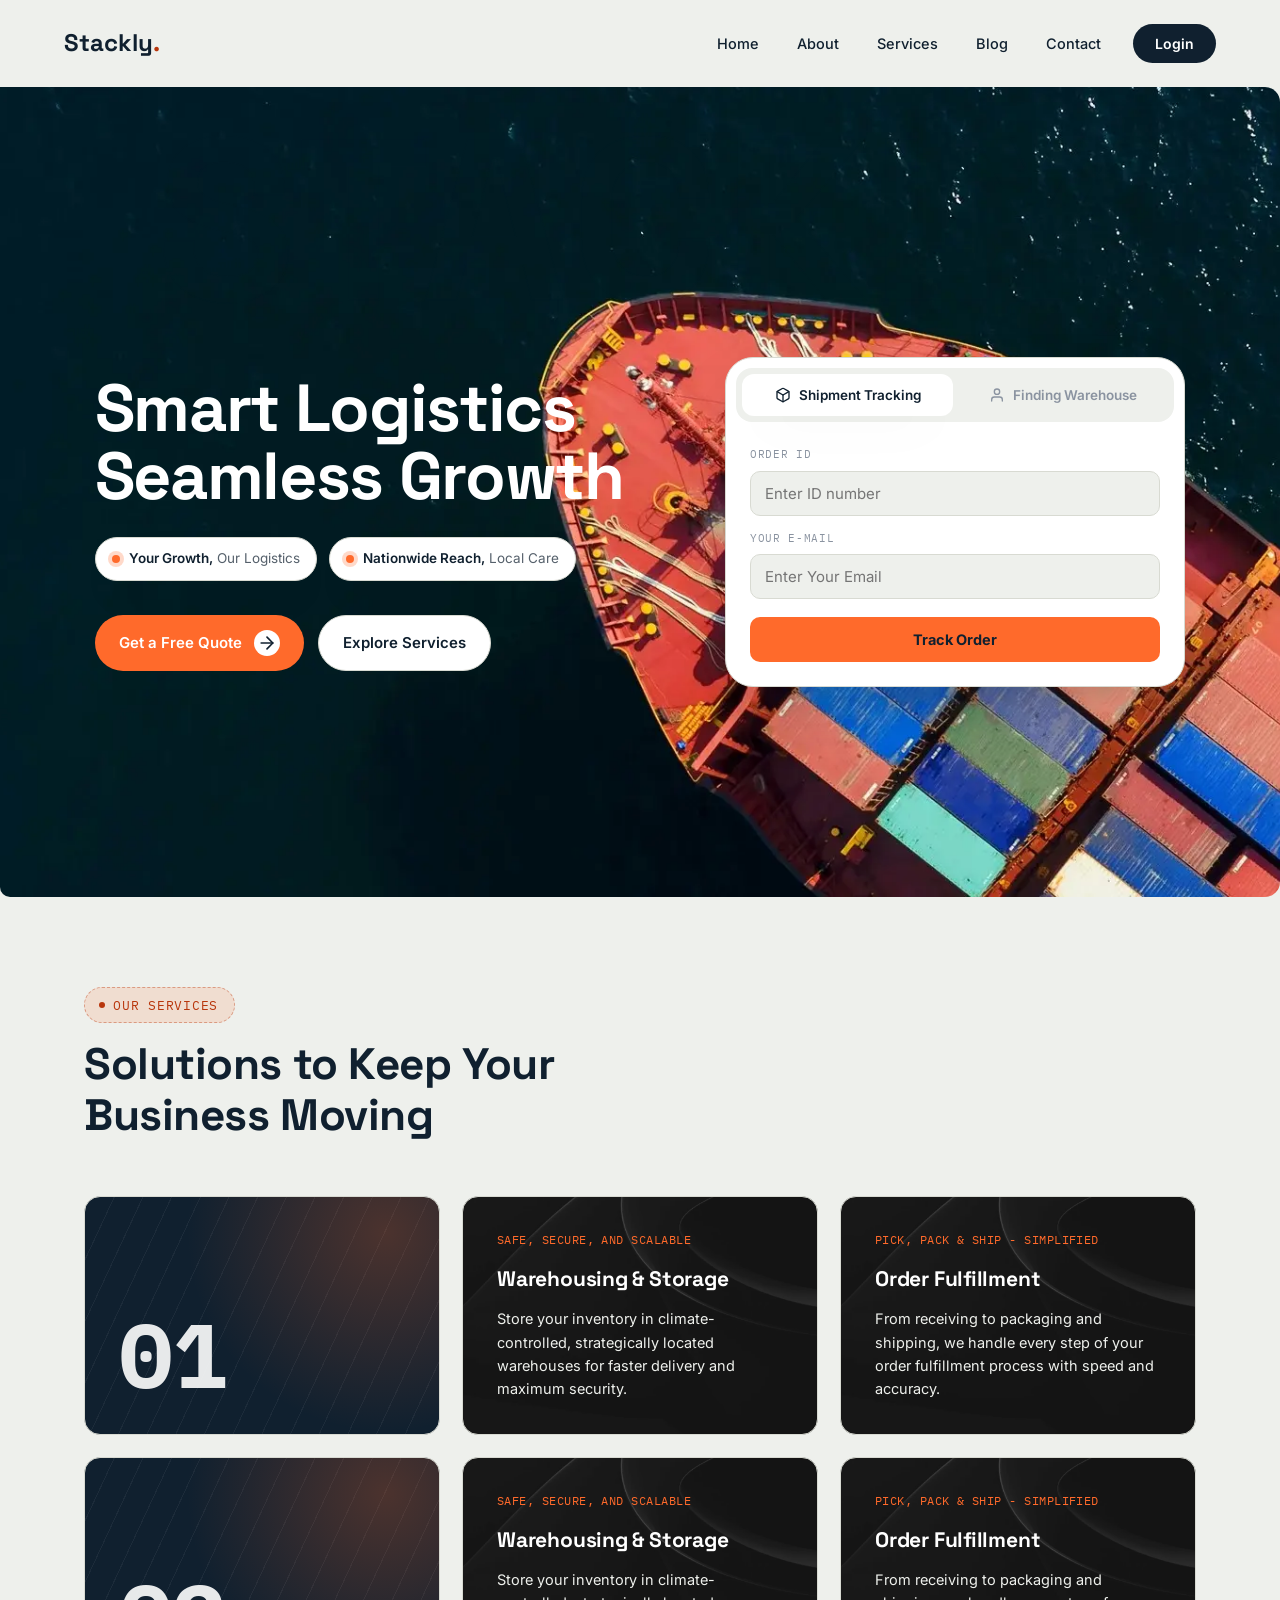
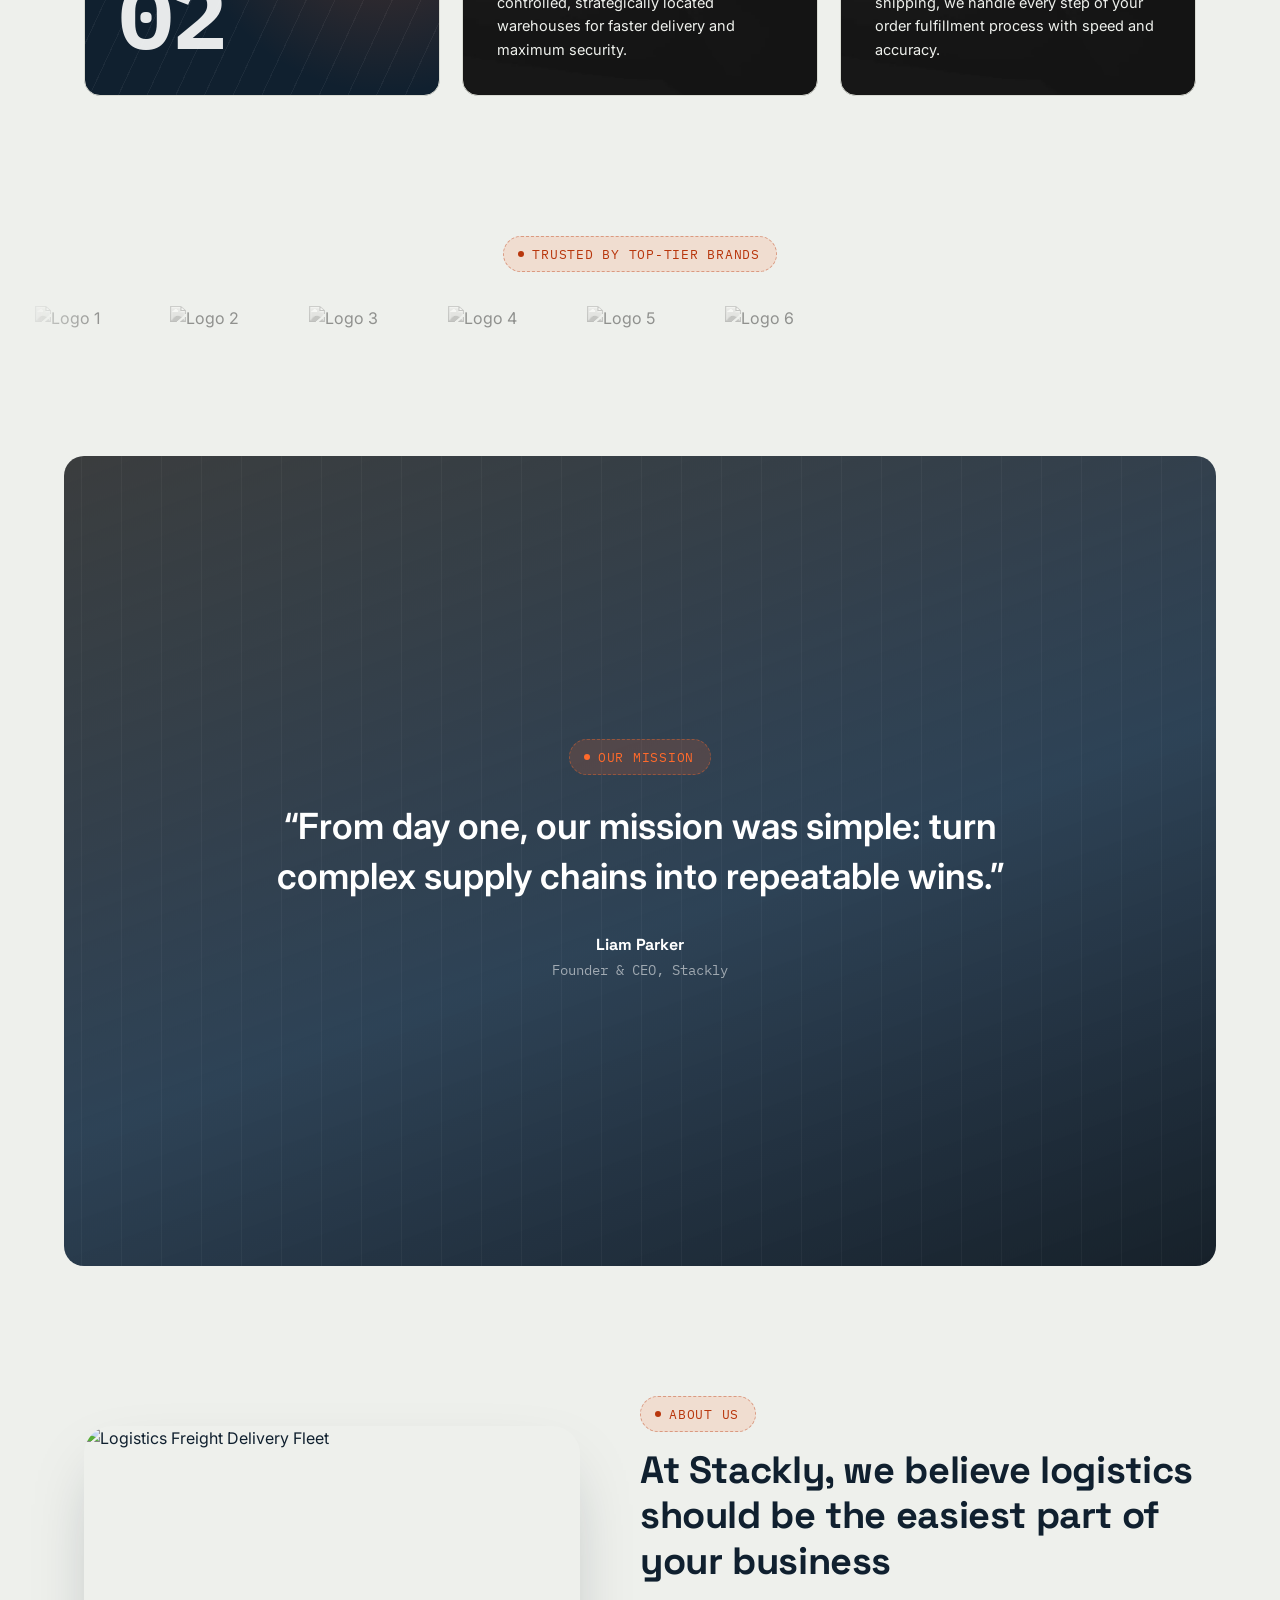
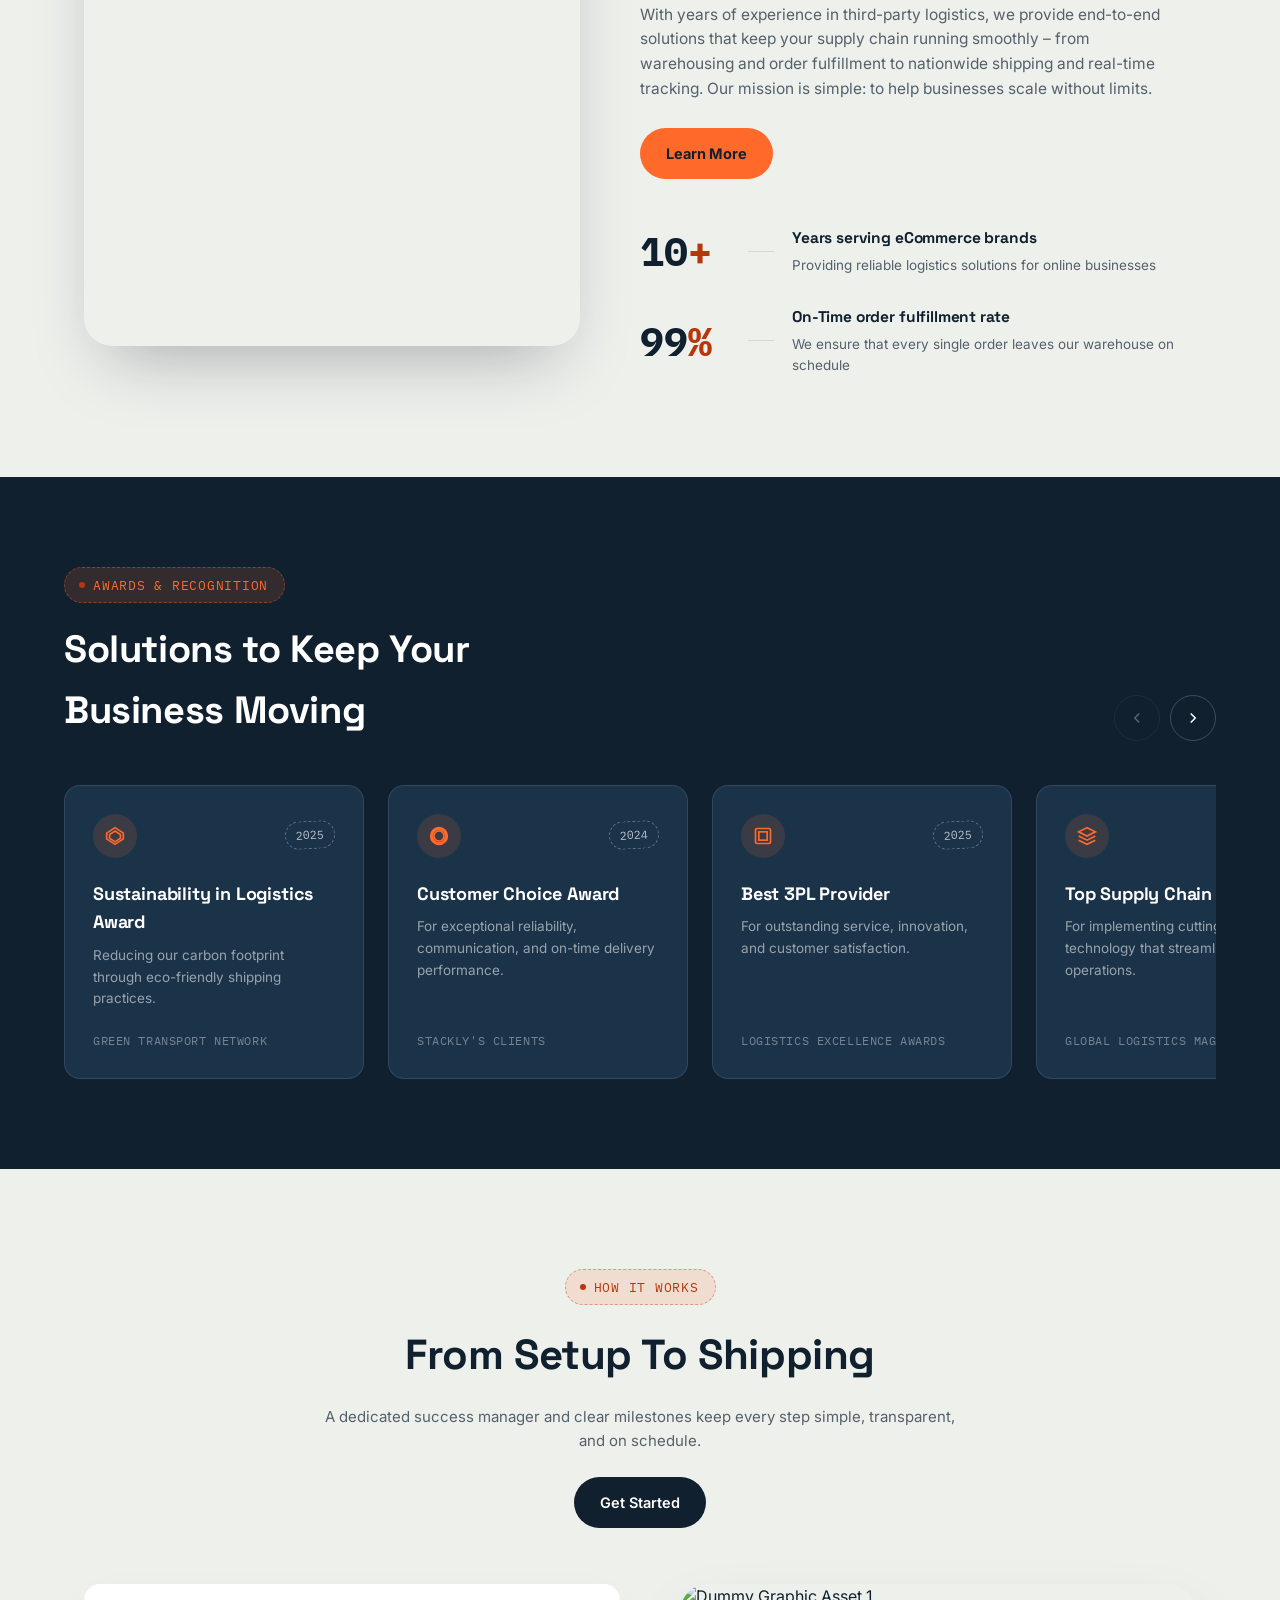
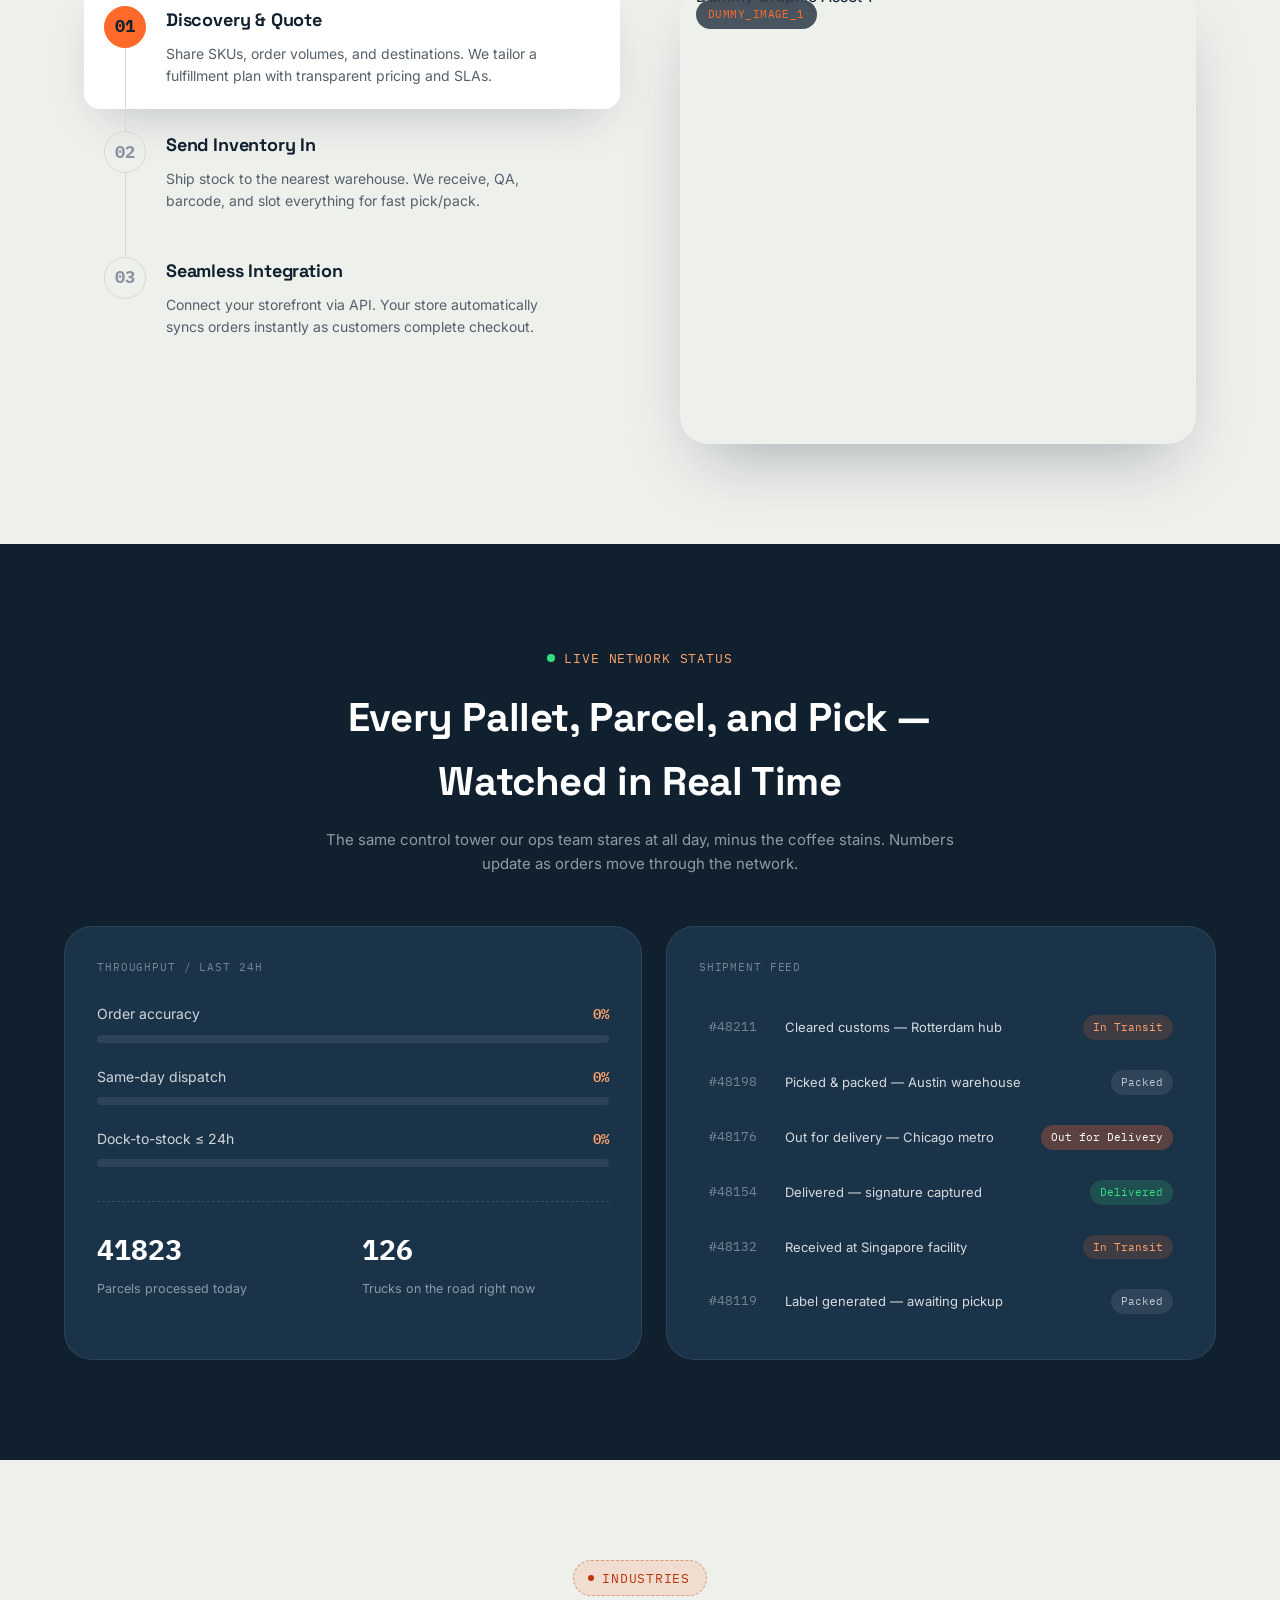
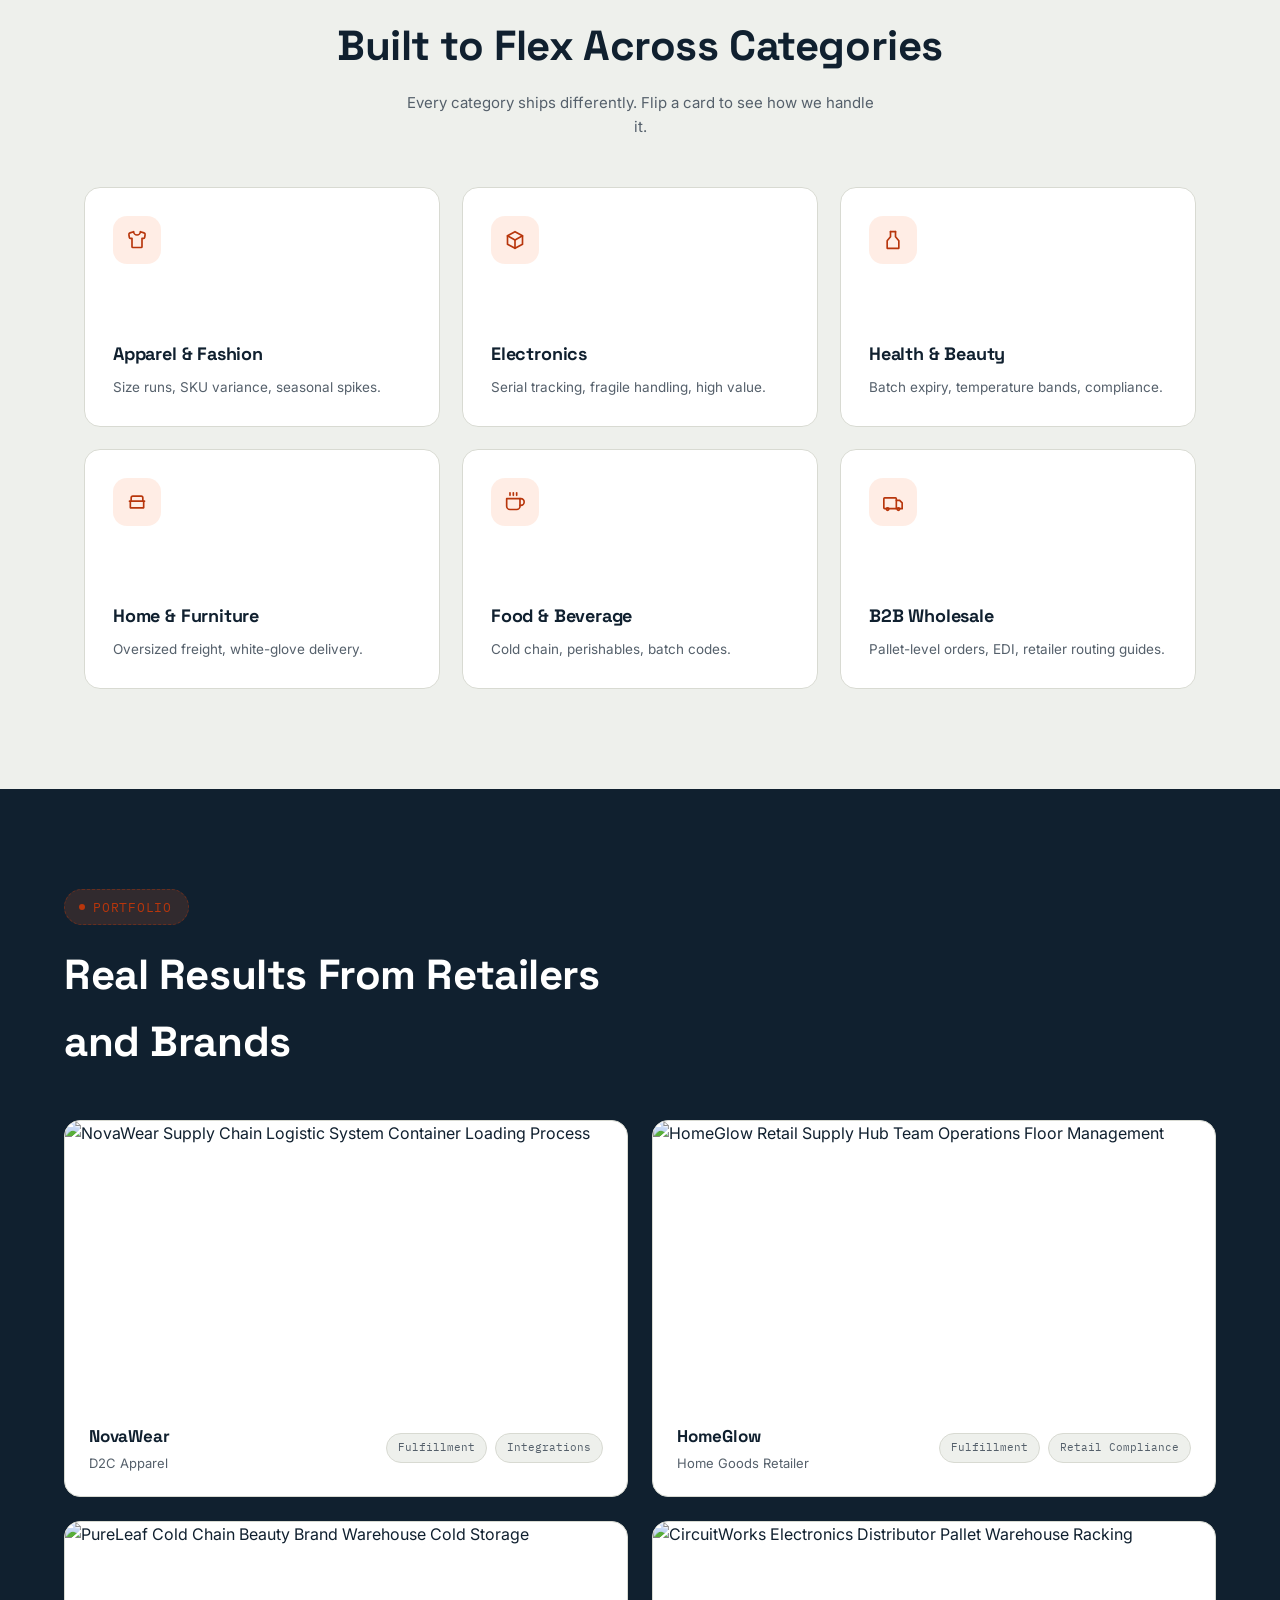
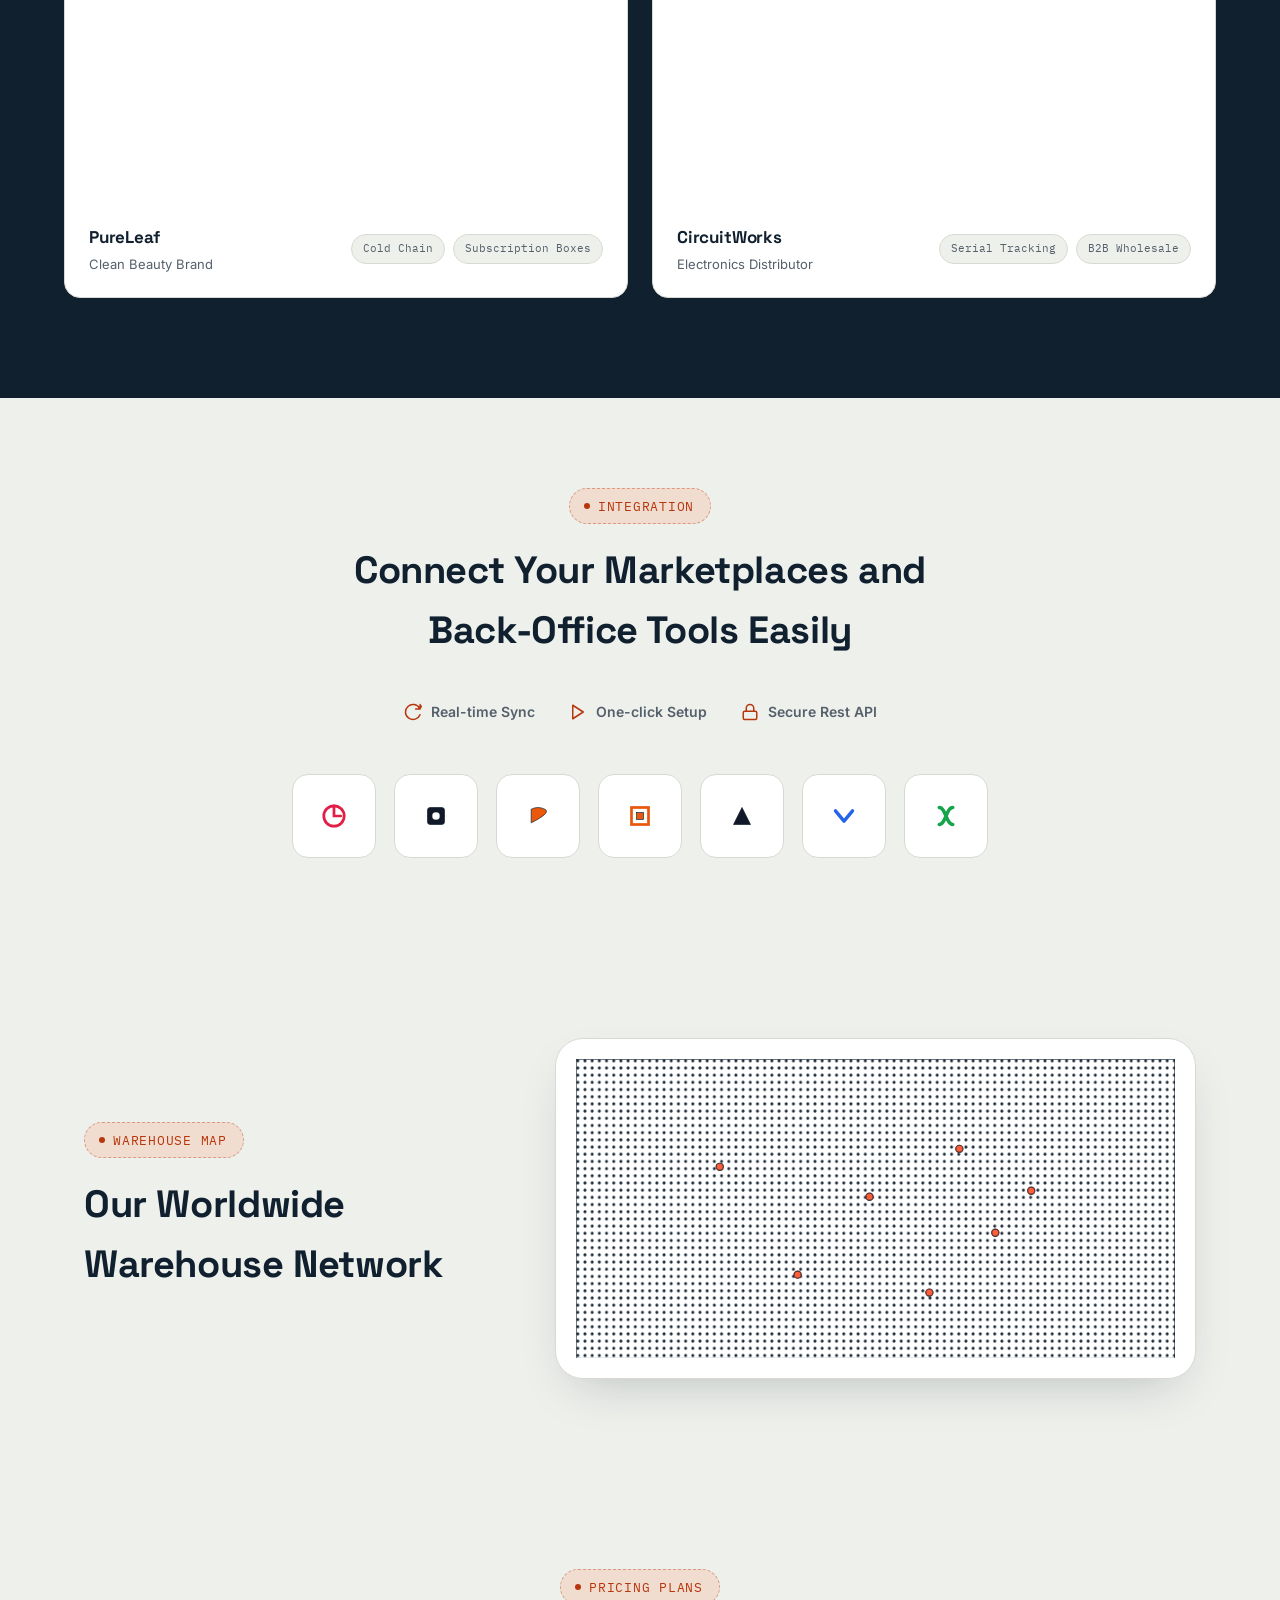
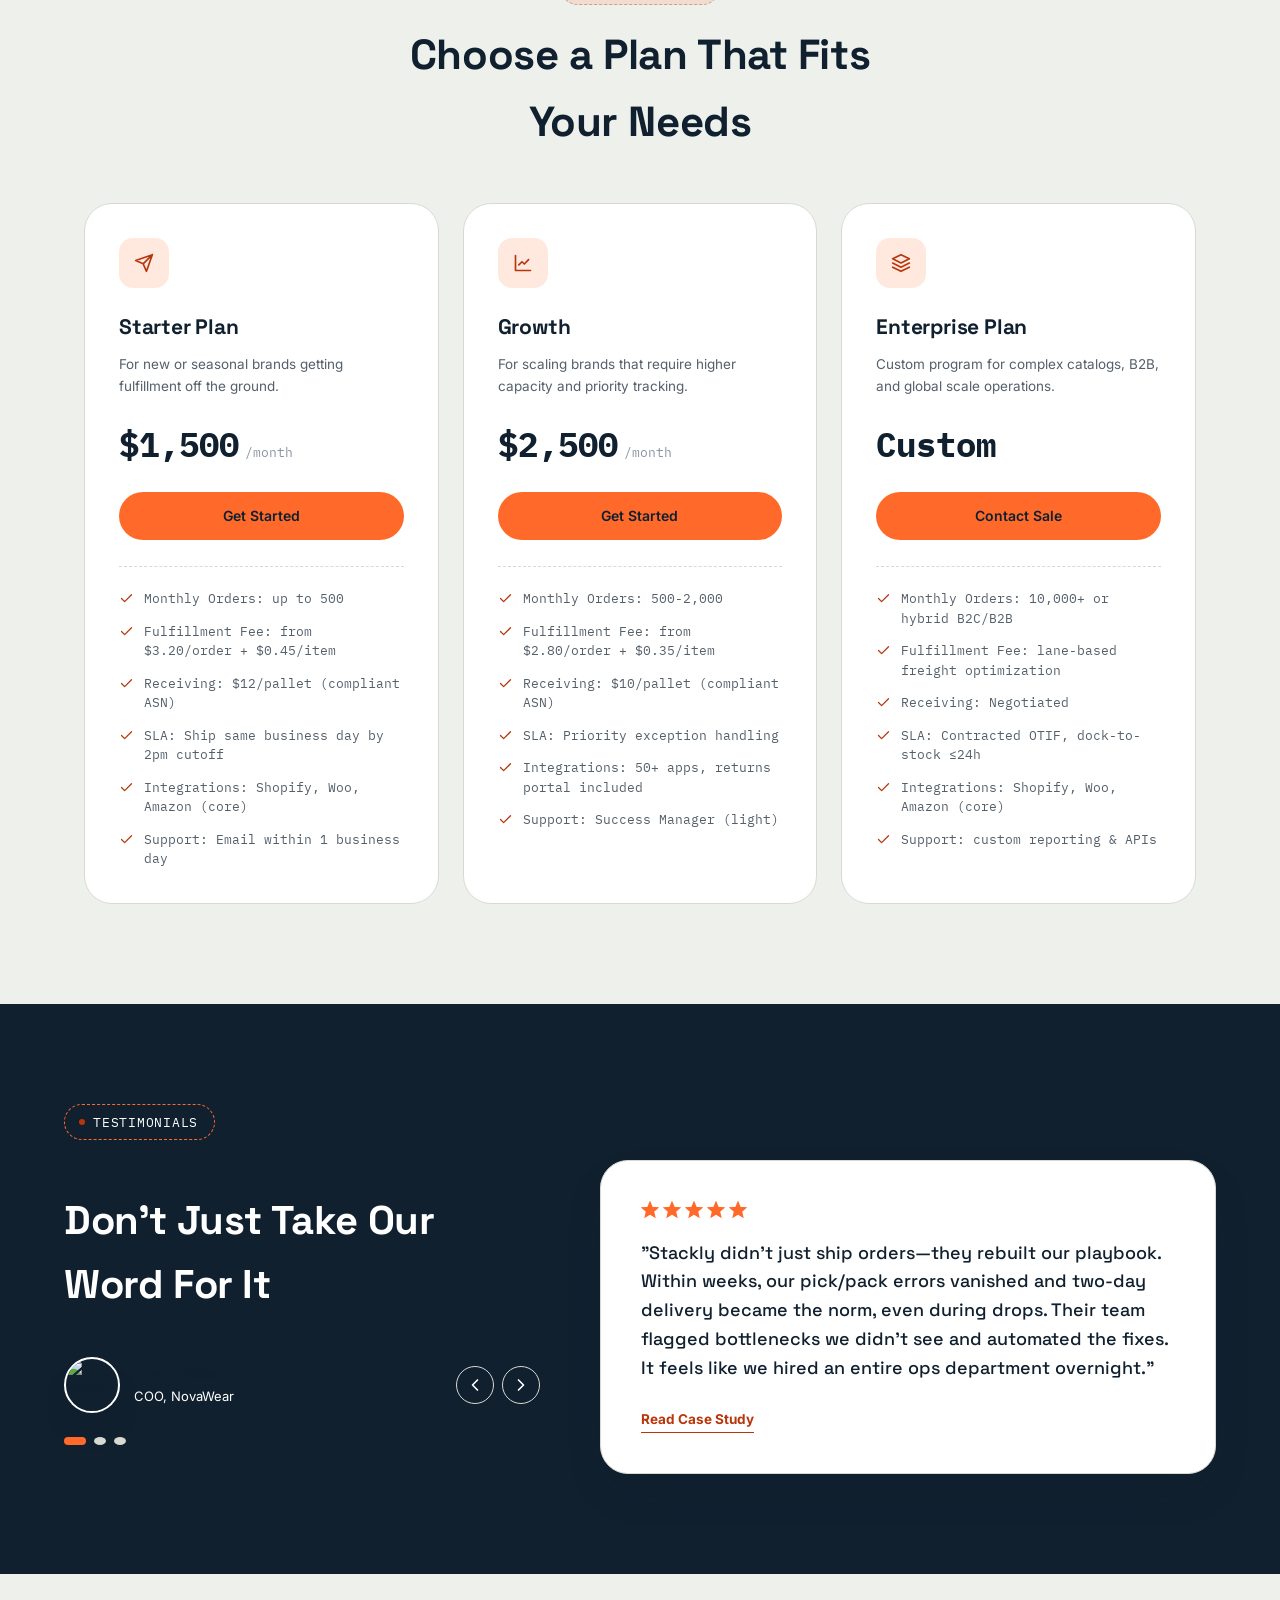
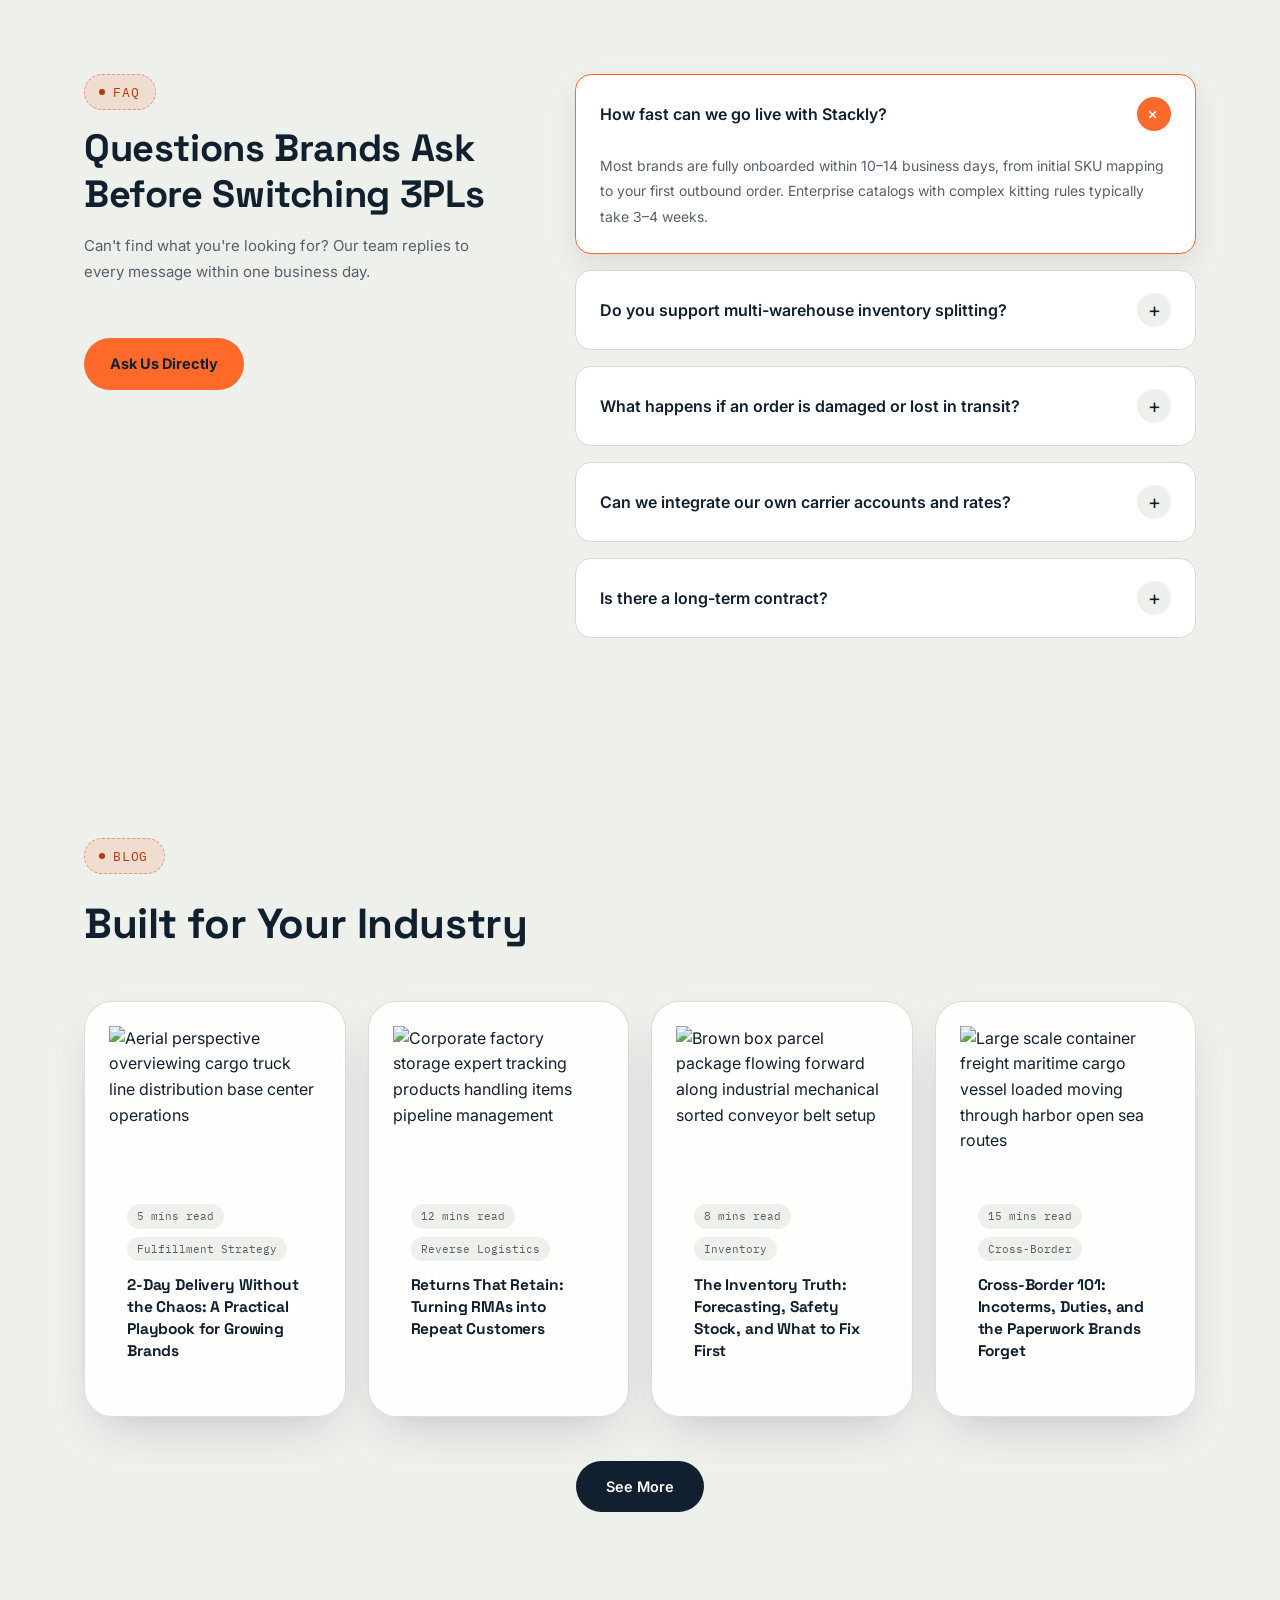
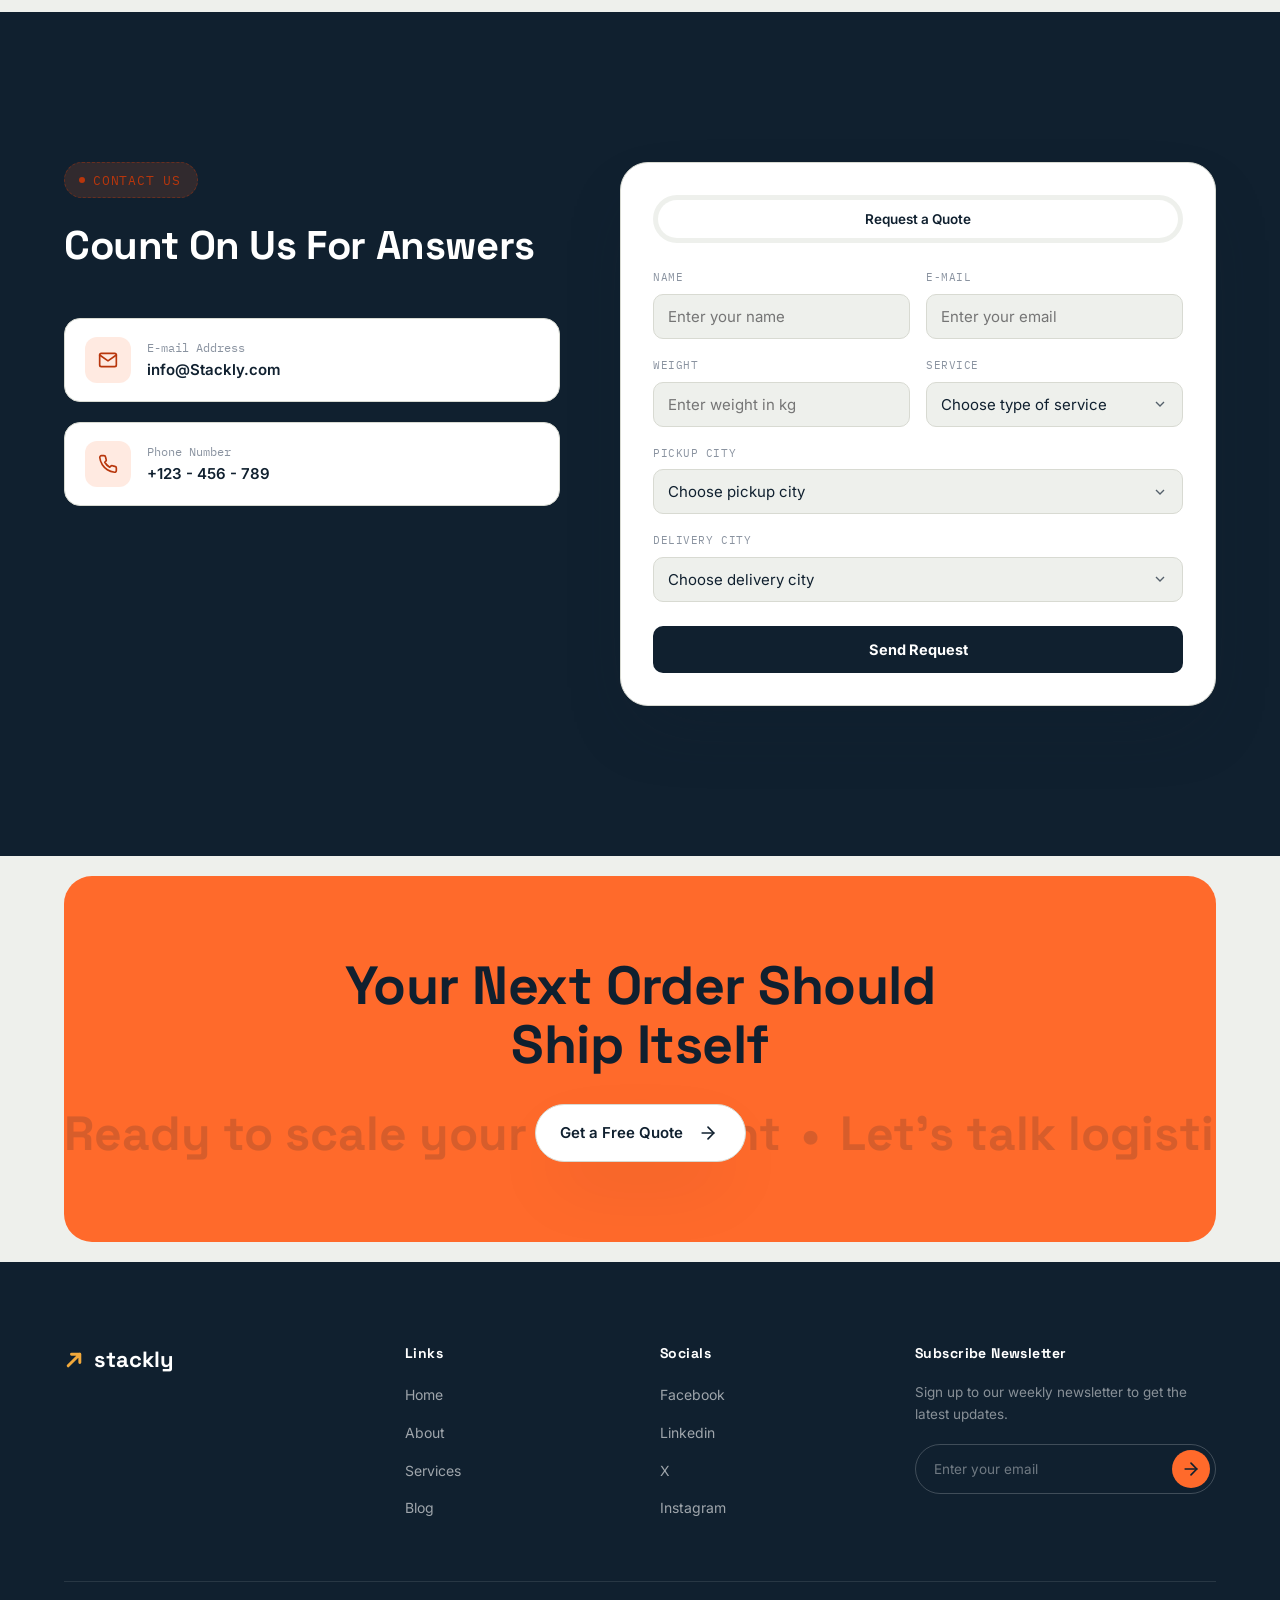
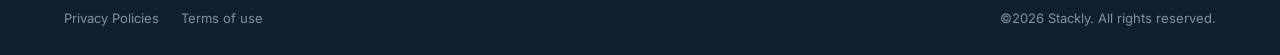
==== commit c59147c9: "today final page" ====
--- a/index.html
+++ b/index.html
@@ -15,43 +15,19 @@
     <!-- STICKY MAIN HEADER NAVIGATION BAR -->
     <header class="header-nav-bar" id="siteHeader">
         <div class="logo-box">
-            <a href="#">Stackly<span>.</span></a>
-        </div>
-
-        <ul class="nav-links-wrapper" id="navLinksWrapper">
-            <li class="nav-item-dropdown">
-                <a href="#" class="nav-link">
-                    Home
-                  
-                </a>
-               
-            </li>
-            <li class="nav-item-dropdown">
-                <a href="#" class="nav-link">
-                    Pages
-                    
-                </a>
-                
-            </li>
-            <li class="nav-item-dropdown">
-                <a href="#" class="nav-link">
-                    Services
-                  
-                </a>
-              
-            </li>
-            <li class="nav-item-dropdown">
-                <a href="#" class="nav-link">
-                    Blog
-                  
-                </a>
-              
-            </li>
-            <li><a href="#contact" class="nav-link">Contact</a></li>
-            <li><a href="#contact" class="header-action-btn">Get a Quote</a></li>
+            <a href="index.html">Stackly<span>.</span></a>
+        </div>
+
+        <ul class="nav-links-wrapper" id="navLinksWrapper" aria-label="Primary navigation">
+            <li><a href="index.html" class="nav-link">Home</a></li>
+            <li><a href="about.html" class="nav-link">About</a></li>
+            <li><a href="service.html" class="nav-link">Services</a></li>
+            <li><a href="blog.html" class="nav-link">Blog</a></li>
+            <li><a href="contact.html" class="nav-link">Contact</a></li>
+            <li><a href="login.html" class="header-action-btn">Login</a></li>
         </ul>
 
-        <div class="mobile-hamburger" id="mobileHamburger" role="button" aria-label="Toggle navigation menu" tabindex="0">
+        <div class="mobile-hamburger" id="mobileHamburger" role="button" aria-label="Toggle navigation menu" aria-expanded="false" tabindex="0">
             <span></span>
             <span></span>
             <span></span>
@@ -80,17 +56,20 @@
             </div>
 
             <div class="hero-buttons-row">
-                <a href="#contact" class="apex-btn apex-btn-orange">
+                <a href="contact.html" class="apex-btn apex-btn-orange">
                     Get a Free Quote
                     <span class="arrow-icon-circle">
                         <svg width="12" height="12" viewBox="0 0 24 24" fill="none" stroke="currentColor" stroke-width="3" stroke-linecap="round" stroke-linejoin="round"><line x1="5" y1="12" x2="19" y2="12"></line><polyline points="12 5 19 12 12 19"></polyline></svg>
                     </span>
                 </a>
-                <a href="#services" class="apex-btn apex-btn-white">Explore Services</a>
+                <a href="service.html" class="apex-btn apex-btn-white">Explore Services</a>
             </div>
         </div>
 
         <div class="interactive-card-wrapper">
+            <div class="hero-media-card" data-reveal="fade">
+                
+            </div>
             <div class="tracking-sheet-card">
 
                 <div class="sheet-tab-header-row">
@@ -231,7 +210,7 @@
                 With years of experience in third-party logistics, we provide end-to-end solutions that keep your supply chain running smoothly – from warehousing and order fulfillment to nationwide shipping and real-time tracking. Our mission is simple: to help businesses scale without limits.
             </p>
 
-            <a href="#contact" class="action-btn-orange">Learn More</a>
+            <a href="about.html" class="action-btn-orange">Learn More</a>
 
             <div class="metrics-stack">
 
@@ -352,7 +331,7 @@
             <span class="badge-orange">How It Works</span>
             <h2>From Setup To Shipping</h2>
             <p>A dedicated success manager and clear milestones keep every step simple, transparent, and on schedule.</p>
-            <a href="#contact" class="btn-brand-primary">Get Started</a>
+            <a href="contact.html" class="btn-brand-primary">Get Started</a>
         </div>
 
         <div class="split-steps-grid">
@@ -399,6 +378,207 @@
 
     </section>
 
+    <!-- SECTION: LIVE OPERATIONS DASHBOARD (signature element) -->
+    <section class="ops-dashboard-section" id="operations">
+        <div class="ops-header-row" data-reveal="fade">
+            <span class="ops-eyebrow"><span class="ops-live-dot"></span>Live Network Status</span>
+            <h2>Every Pallet, Parcel, and Pick — Watched in Real Time</h2>
+            <p>The same control tower our ops team stares at all day, minus the coffee stains. Numbers update as orders move through the network.</p>
+        </div>
+
+        <div class="ops-dashboard-grid" data-reveal="scale">
+
+            <div class="ops-panel ops-panel-metrics">
+                <div class="ops-panel-label">Throughput / Last 24h</div>
+
+                <div class="ops-metric-line">
+                    <div class="ops-metric-head">
+                        <span>Order accuracy</span>
+                        <span class="ops-metric-value" data-bar-value="99.6">0%</span>
+                    </div>
+                    <div class="ops-bar-track"><div class="ops-bar-fill" data-bar-fill="99.6"></div></div>
+                </div>
+
+                <div class="ops-metric-line">
+                    <div class="ops-metric-head">
+                        <span>Same-day dispatch</span>
+                        <span class="ops-metric-value" data-bar-value="94">0%</span>
+                    </div>
+                    <div class="ops-bar-track"><div class="ops-bar-fill" data-bar-fill="94"></div></div>
+                </div>
+
+                <div class="ops-metric-line">
+                    <div class="ops-metric-head">
+                        <span>Dock-to-stock &le; 24h</span>
+                        <span class="ops-metric-value" data-bar-value="88">0%</span>
+                    </div>
+                    <div class="ops-bar-track"><div class="ops-bar-fill" data-bar-fill="88"></div></div>
+                </div>
+
+                <div class="ops-stat-duo">
+                    <div class="ops-stat-block">
+                        <span class="ops-stat-num count-up" data-target="41823">0</span>
+                        <span class="ops-stat-label">Parcels processed today</span>
+                    </div>
+                    <div class="ops-stat-block">
+                        <span class="ops-stat-num count-up" data-target="126">0</span>
+                        <span class="ops-stat-label">Trucks on the road right now</span>
+                    </div>
+                </div>
+            </div>
+
+            <div class="ops-panel ops-panel-feed">
+                <div class="ops-panel-label">Shipment Feed</div>
+                <ul class="ops-feed-list" id="opsFeedList">
+                    <li class="ops-feed-row"><span class="ops-feed-id">#48211</span><span class="ops-feed-desc">Cleared customs — Rotterdam hub</span><span class="ops-feed-tag ops-tag-transit">In Transit</span></li>
+                    <li class="ops-feed-row"><span class="ops-feed-id">#48198</span><span class="ops-feed-desc">Picked & packed — Austin warehouse</span><span class="ops-feed-tag ops-tag-packed">Packed</span></li>
+                    <li class="ops-feed-row"><span class="ops-feed-id">#48176</span><span class="ops-feed-desc">Out for delivery — Chicago metro</span><span class="ops-feed-tag ops-tag-out">Out for Delivery</span></li>
+                    <li class="ops-feed-row"><span class="ops-feed-id">#48154</span><span class="ops-feed-desc">Delivered — signature captured</span><span class="ops-feed-tag ops-tag-done">Delivered</span></li>
+                    <li class="ops-feed-row"><span class="ops-feed-id">#48132</span><span class="ops-feed-desc">Received at Singapore facility</span><span class="ops-feed-tag ops-tag-transit">In Transit</span></li>
+                    <li class="ops-feed-row"><span class="ops-feed-id">#48119</span><span class="ops-feed-desc">Label generated — awaiting pickup</span><span class="ops-feed-tag ops-tag-packed">Packed</span></li>
+                </ul>
+            </div>
+
+        </div>
+    </section>
+
+    <!-- SECTION: INDUSTRIES WE SERVE -->
+    <section class="industries-section" id="industries">
+        <span class="section-badge" data-reveal="fade">Industries</span>
+        <h2 data-reveal="fade">Built to Flex Across Categories</h2>
+        <p class="industries-intro" data-reveal="fade">Every category ships differently. Flip a card to see how we handle it.</p>
+
+        <div class="industries-grid">
+
+            <div class="industry-flip-card" data-reveal="scale" tabindex="0">
+                <div class="industry-flip-inner">
+                    <div class="industry-face industry-face-front">
+                        <div class="industry-icon-circle">
+                            <svg viewBox="0 0 24 24" fill="none" stroke="currentColor" stroke-width="2" stroke-linecap="round" stroke-linejoin="round"><path d="M20.38 3.46 16 2a4 4 0 0 1-8 0L3.62 3.46a2 2 0 0 0-1.34 2.23l.58 3.47a1 1 0 0 0 .99.84H6v10c0 .55.45 1 1 1h10c.55 0 1-.45 1-1V10h2.15a1 1 0 0 0 .99-.84l.58-3.47a2 2 0 0 0-1.34-2.23Z"/></svg>
+                        </div>
+                        <h3>Apparel & Fashion</h3>
+                        <p>Size runs, SKU variance, seasonal spikes.</p>
+                    </div>
+                    <div class="industry-face industry-face-back">
+                        <h4>Apparel & Fashion</h4>
+                        <ul>
+                            <li>Multi-variant kitting & polybagging</li>
+                            <li>Peak-season surge capacity</li>
+                            <li>Branded unboxing inserts</li>
+                        </ul>
+                        <span class="industry-back-stat">4.8x faster drop-day dispatch</span>
+                    </div>
+                </div>
+            </div>
+
+            <div class="industry-flip-card" data-reveal="scale" tabindex="0">
+                <div class="industry-flip-inner">
+                    <div class="industry-face industry-face-front">
+                        <div class="industry-icon-circle">
+                            <svg viewBox="0 0 24 24" fill="none" stroke="currentColor" stroke-width="2" stroke-linecap="round" stroke-linejoin="round"><path d="M12 2 3 7v10l9 5 9-5V7Z"/><path d="M3 7l9 5 9-5"/><path d="M12 22V12"/></svg>
+                        </div>
+                        <h3>Electronics</h3>
+                        <p>Serial tracking, fragile handling, high value.</p>
+                    </div>
+                    <div class="industry-face industry-face-back">
+                        <h4>Electronics</h4>
+                        <ul>
+                            <li>Serial & lot-level inventory tracking</li>
+                            <li>ESD-safe handling protocols</li>
+                            <li>High-value cage storage</li>
+                        </ul>
+                        <span class="industry-back-stat">0.02% damage rate</span>
+                    </div>
+                </div>
+            </div>
+
+            <div class="industry-flip-card" data-reveal="scale" tabindex="0">
+                <div class="industry-flip-inner">
+                    <div class="industry-face industry-face-front">
+                        <div class="industry-icon-circle">
+                            <svg viewBox="0 0 24 24" fill="none" stroke="currentColor" stroke-width="2" stroke-linecap="round" stroke-linejoin="round"><path d="M9 2v6l-4 5v9h14v-9l-4-5V2"/><path d="M9 2h6"/></svg>
+                        </div>
+                        <h3>Health & Beauty</h3>
+                        <p>Batch expiry, temperature bands, compliance.</p>
+                    </div>
+                    <div class="industry-face industry-face-back">
+                        <h4>Health & Beauty</h4>
+                        <ul>
+                            <li>Expiry-date FEFO picking logic</li>
+                            <li>Climate-controlled zones</li>
+                            <li>Retail-compliant labeling</li>
+                        </ul>
+                        <span class="industry-back-stat">100% lot traceability</span>
+                    </div>
+                </div>
+            </div>
+
+            <div class="industry-flip-card" data-reveal="scale" tabindex="0">
+                <div class="industry-flip-inner">
+                    <div class="industry-face industry-face-front">
+                        <div class="industry-icon-circle">
+                            <svg viewBox="0 0 24 24" fill="none" stroke="currentColor" stroke-width="2" stroke-linecap="round" stroke-linejoin="round"><path d="M3 11h18M5 11V7a2 2 0 0 1 2-2h10a2 2 0 0 1 2 2v4M4 11v8h16v-8"/></svg>
+                        </div>
+                        <h3>Home & Furniture</h3>
+                        <p>Oversized freight, white-glove delivery.</p>
+                    </div>
+                    <div class="industry-face industry-face-back">
+                        <h4>Home & Furniture</h4>
+                        <ul>
+                            <li>Freight & LTL rate shopping</li>
+                            <li>White-glove & threshold delivery</li>
+                            <li>Custom crating on demand</li>
+                        </ul>
+                        <span class="industry-back-stat">Zero-damage crating program</span>
+                    </div>
+                </div>
+            </div>
+
+            <div class="industry-flip-card" data-reveal="scale" tabindex="0">
+                <div class="industry-flip-inner">
+                    <div class="industry-face industry-face-front">
+                        <div class="industry-icon-circle">
+                            <svg viewBox="0 0 24 24" fill="none" stroke="currentColor" stroke-width="2" stroke-linecap="round" stroke-linejoin="round"><path d="M18 8h1a4 4 0 0 1 0 8h-1"/><path d="M2 8h16v9a4 4 0 0 1-4 4H6a4 4 0 0 1-4-4Z"/><line x1="6" y1="1" x2="6" y2="4"/><line x1="10" y1="1" x2="10" y2="4"/><line x1="14" y1="1" x2="14" y2="4"/></svg>
+                        </div>
+                        <h3>Food & Beverage</h3>
+                        <p>Cold chain, perishables, batch codes.</p>
+                    </div>
+                    <div class="industry-face industry-face-back">
+                        <h4>Food & Beverage</h4>
+                        <ul>
+                            <li>Cold & frozen chain of custody</li>
+                            <li>Batch/lot recall readiness</li>
+                            <li>Same-day perishable dispatch</li>
+                        </ul>
+                        <span class="industry-back-stat">-18&deg;C to 4&deg;C zone coverage</span>
+                    </div>
+                </div>
+            </div>
+
+            <div class="industry-flip-card" data-reveal="scale" tabindex="0">
+                <div class="industry-flip-inner">
+                    <div class="industry-face industry-face-front">
+                        <div class="industry-icon-circle">
+                            <svg viewBox="0 0 24 24" fill="none" stroke="currentColor" stroke-width="2" stroke-linecap="round" stroke-linejoin="round"><rect x="1" y="7" width="15" height="13" rx="1"/><path d="M16 10h4l3 3v7h-7"/><circle cx="5.5" cy="20.5" r="1.5"/><circle cx="18.5" cy="20.5" r="1.5"/></svg>
+                        </div>
+                        <h3>B2B Wholesale</h3>
+                        <p>Pallet-level orders, EDI, retailer routing guides.</p>
+                    </div>
+                    <div class="industry-face industry-face-back">
+                        <h4>B2B Wholesale</h4>
+                        <ul>
+                            <li>EDI 850/856/810 support</li>
+                            <li>Retailer-compliant routing guides</li>
+                            <li>Full & mixed pallet building</li>
+                        </ul>
+                        <span class="industry-back-stat">99.2% chargeback-free</span>
+                    </div>
+                </div>
+            </div>
+
+        </div>
+    </section>
+
     <!-- SECTION 1: PORTFOLIO -->
     <section class="portfolio-section" id="portfolio">
         <span class="section-badge" data-reveal="fade">Portfolio</span>
@@ -433,6 +613,38 @@
                     <div class="tag-row">
                         <span class="pill-tag">Fulfillment</span>
                         <span class="pill-tag">Retail Compliance</span>
+                    </div>
+                </div>
+            </div>
+
+            <div class="portfolio-card" data-reveal="scale">
+                <div class="portfolio-img-wrapper">
+                    <img src="https://images.unsplash.com/photo-1610632380989-680fe40816c6?auto=format&fit=crop&q=80&w=800" alt="PureLeaf Cold Chain Beauty Brand Warehouse Cold Storage" loading="lazy">
+                </div>
+                <div class="portfolio-meta">
+                    <div class="brand-info">
+                        <h4>PureLeaf</h4>
+                        <p>Clean Beauty Brand</p>
+                    </div>
+                    <div class="tag-row">
+                        <span class="pill-tag">Cold Chain</span>
+                        <span class="pill-tag">Subscription Boxes</span>
+                    </div>
+                </div>
+            </div>
+
+            <div class="portfolio-card" data-reveal="scale">
+                <div class="portfolio-img-wrapper">
+                    <img src="https://images.unsplash.com/photo-1586528116493-a029325540fa?auto=format&fit=crop&q=80&w=800" alt="CircuitWorks Electronics Distributor Pallet Warehouse Racking" loading="lazy">
+                </div>
+                <div class="portfolio-meta">
+                    <div class="brand-info">
+                        <h4>CircuitWorks</h4>
+                        <p>Electronics Distributor</p>
+                    </div>
+                    <div class="tag-row">
+                        <span class="pill-tag">Serial Tracking</span>
+                        <span class="pill-tag">B2B Wholesale</span>
                     </div>
                 </div>
             </div>
@@ -539,7 +751,7 @@
                     <span class="amt">$1,500</span>
                     <span class="period">/month</span>
                 </div>
-                <a href="#contact" class="btn-pricing secondary">Get Started</a>
+                <a href="signup.html" class="btn-pricing secondary">Get Started</a>
                 <ul class="plan-features-list">
                     <li><svg viewBox="0 0 24 24" fill="none" stroke="currentColor" stroke-width="3" stroke-linecap="round" stroke-linejoin="round"><polyline points="20 6 9 17 4 12"/></svg>Monthly Orders: up to 500</li>
                     <li><svg viewBox="0 0 24 24" fill="none" stroke="currentColor" stroke-width="3" stroke-linecap="round" stroke-linejoin="round"><polyline points="20 6 9 17 4 12"/></svg>Fulfillment Fee: from $3.20/order + $0.45/item</li>
@@ -560,7 +772,7 @@
                     <span class="amt">$2,500</span>
                     <span class="period">/month</span>
                 </div>
-                <a href="#contact" class="btn-pricing secondary">Get Started</a>
+                <a href="signup.html" class="btn-pricing secondary">Get Started</a>
                 <ul class="plan-features-list">
                     <li><svg viewBox="0 0 24 24" fill="none" stroke="currentColor" stroke-width="3" stroke-linecap="round" stroke-linejoin="round"><polyline points="20 6 9 17 4 12"/></svg>Monthly Orders: 500-2,000</li>
                     <li><svg viewBox="0 0 24 24" fill="none" stroke="currentColor" stroke-width="3" stroke-linecap="round" stroke-linejoin="round"><polyline points="20 6 9 17 4 12"/></svg>Fulfillment Fee: from $2.80/order + $0.35/item</li>
@@ -580,7 +792,7 @@
                 <div class="price-row">
                     <span class="amt">Custom</span>
                 </div>
-                <a href="#contact" class="btn-pricing primary">Contact Sale</a>
+                <a href="contact.html" class="btn-pricing primary">Contact Sale</a>
                 <ul class="plan-features-list">
                     <li><svg viewBox="0 0 24 24" fill="none" stroke="currentColor" stroke-width="3" stroke-linecap="round" stroke-linejoin="round"><polyline points="20 6 9 17 4 12"/></svg>Monthly Orders: 10,000+ or hybrid B2C/B2B</li>
                     <li><svg viewBox="0 0 24 24" fill="none" stroke="currentColor" stroke-width="3" stroke-linecap="round" stroke-linejoin="round"><polyline points="20 6 9 17 4 12"/></svg>Fulfillment Fee: lane-based freight optimization</li>
@@ -605,21 +817,27 @@
                     <div class="client-profile-node">
                         <div class="meta-profile-lockup">
                             <div class="avatar-frame">
-                                <img src="https://images.unsplash.com/photo-1534528741775-53994a69daeb?auto=format&fit=crop&q=80&w=150" alt="Evelyn Ross - NovaWear Chief Operations Officer" loading="lazy">
+                                <img id="testimonialAvatar" src="https://images.unsplash.com/photo-1534528741775-53994a69daeb?auto=format&fit=crop&q=80&w=150" alt="Client headshot" loading="lazy">
                             </div>
                             <div class="profile-strings">
-                                <h5>Evelyn Ross</h5>
-                                <p>COO, NovaWear</p>
+                                <h5 id="testimonialName">Evelyn Ross</h5>
+                                <p id="testimonialRole">COO, NovaWear</p>
                             </div>
                         </div>
                         <div class="slider-controls-arrows">
-                            <button class="arrow-nav-btn" aria-label="Previous Testimonial">
+                            <button class="arrow-nav-btn" id="testimonialPrev" aria-label="Previous Testimonial">
                                 <svg viewBox="0 0 24 24" fill="none" stroke="currentColor" stroke-width="2.5" stroke-linecap="round" stroke-linejoin="round" width="16" height="16"><polyline points="15 18 9 12 15 6"/></svg>
                             </button>
-                            <button class="arrow-nav-btn" aria-label="Next Testimonial">
+                            <button class="arrow-nav-btn" id="testimonialNext" aria-label="Next Testimonial">
                                 <svg viewBox="0 0 24 24" fill="none" stroke="currentColor" stroke-width="2.5" stroke-linecap="round" stroke-linejoin="round" width="16" height="16"><polyline points="9 18 15 12 9 6"/></svg>
                             </button>
                         </div>
+                    </div>
+
+                    <div class="testimonial-dots" id="testimonialDots">
+                        <button class="testimonial-dot active" data-slide-index="0" aria-label="Testimonial 1"></button>
+                        <button class="testimonial-dot" data-slide-index="1" aria-label="Testimonial 2"></button>
+                        <button class="testimonial-dot" data-slide-index="2" aria-label="Testimonial 3"></button>
                     </div>
                 </div>
 
@@ -631,11 +849,77 @@
                         <svg viewBox="0 0 24 24"><path d="M12 17.27L18.18 21l-1.64-7.03L22 9.24l-7.19-.61L12 2 9.19 8.63 2 9.24l5.46 4.73L5.82 21z"/></svg>
                         <svg viewBox="0 0 24 24"><path d="M12 17.27L18.18 21l-1.64-7.03L22 9.24l-7.19-.61L12 2 9.19 8.63 2 9.24l5.46 4.73L5.82 21z"/></svg>
                     </div>
-                    <p class="testimonial-quote-body">
+                    <p class="testimonial-quote-body" id="testimonialQuote">
                         "Stackly didn't just ship orders—they rebuilt our playbook. Within weeks, our pick/pack errors vanished and two-day delivery became the norm, even during drops. Their team flagged bottlenecks we didn't see and automated the fixes. It feels like we hired an entire ops department overnight."
                     </p>
-                    <a href="#" class="btn-case-study">Read Case Study</a>
-                </div>
+                    <a href="404.html" class="btn-case-study">Read Case Study</a>
+                </div>
+            </div>
+        </div>
+    </section>
+
+    <!-- SECTION: FAQ -->
+    <section class="faq-section" id="faq">
+        <div class="faq-layout">
+            <div class="faq-left-col" data-reveal="left">
+                <span class="section-badge">FAQ</span>
+                <h2>Questions Brands Ask Before Switching 3PLs</h2>
+                <p class="faq-intro">Can't find what you're looking for? Our team replies to every message within one business day.</p>
+                <a href="contact.html" class="action-btn-orange">Ask Us Directly</a>
+            </div>
+
+            <div class="faq-right-col" data-reveal="right">
+
+                <div class="faq-item active">
+                    <button class="faq-question" type="button">
+                        <span>How fast can we go live with Stackly?</span>
+                        <span class="faq-toggle-icon">+</span>
+                    </button>
+                    <div class="faq-answer">
+                        <p>Most brands are fully onboarded within 10–14 business days, from initial SKU mapping to your first outbound order. Enterprise catalogs with complex kitting rules typically take 3–4 weeks.</p>
+                    </div>
+                </div>
+
+                <div class="faq-item">
+                    <button class="faq-question" type="button">
+                        <span>Do you support multi-warehouse inventory splitting?</span>
+                        <span class="faq-toggle-icon">+</span>
+                    </button>
+                    <div class="faq-answer">
+                        <p>Yes. Inventory automatically splits and rebalances across our network based on regional demand, so orders ship from the closest facility with stock on hand.</p>
+                    </div>
+                </div>
+
+                <div class="faq-item">
+                    <button class="faq-question" type="button">
+                        <span>What happens if an order is damaged or lost in transit?</span>
+                        <span class="faq-toggle-icon">+</span>
+                    </button>
+                    <div class="faq-answer">
+                        <p>Every shipment is insured and tracked end-to-end. If something goes wrong, our claims team files with the carrier and keeps you updated — you don't have to chase it down yourself.</p>
+                    </div>
+                </div>
+
+                <div class="faq-item">
+                    <button class="faq-question" type="button">
+                        <span>Can we integrate our own carrier accounts and rates?</span>
+                        <span class="faq-toggle-icon">+</span>
+                    </button>
+                    <div class="faq-answer">
+                        <p>Absolutely. Growth and Enterprise plans can bring negotiated carrier rates, and we'll rate-shop across your accounts alongside our own to find the cheapest compliant option per order.</p>
+                    </div>
+                </div>
+
+                <div class="faq-item">
+                    <button class="faq-question" type="button">
+                        <span>Is there a long-term contract?</span>
+                        <span class="faq-toggle-icon">+</span>
+                    </button>
+                    <div class="faq-answer">
+                        <p>Starter and Growth plans run month-to-month with a 60-day notice period. Enterprise agreements are typically annual and include volume-based pricing tiers.</p>
+                    </div>
+                </div>
+
             </div>
         </div>
     </section>
@@ -691,7 +975,7 @@
             </div>
         </div>
 
-        <a href="#" class="btn-see-more" data-reveal="fade">See More</a>
+        <a href="blog.html" class="btn-see-more" data-reveal="fade">See More</a>
     </section>
 
     <!-- SECTION 2: CONTACT US / REQUEST A QUOTE -->
@@ -728,7 +1012,6 @@
             <div class="quote-form-card" data-reveal="right">
                 <div class="form-tabs-header">
                     <button class="tab-trigger active" type="button" data-form-tab="quote">Request a Quote</button>
-                    <button class="tab-trigger" type="button" data-form-tab="support">Support Message</button>
                 </div>
 
                 <form class="form-body-wrapper" id="quoteForm" onsubmit="event.preventDefault();">
@@ -786,6 +1069,29 @@
         </div>
     </section>
 
+    <!-- SECTION: CTA MARQUEE BANNER -->
+    <section class="cta-banner-section" data-reveal="fade">
+        <div class="cta-marquee-wrapper">
+            <div class="cta-marquee-track">
+                <span>Ready to scale your fulfillment</span><span class="cta-marquee-dot">&bull;</span>
+                <span>Let's talk logistics</span><span class="cta-marquee-dot">&bull;</span>
+                <span>Ready to scale your fulfillment</span><span class="cta-marquee-dot">&bull;</span>
+                <span>Let's talk logistics</span><span class="cta-marquee-dot">&bull;</span>
+                <span>Ready to scale your fulfillment</span><span class="cta-marquee-dot">&bull;</span>
+                <span>Let's talk logistics</span><span class="cta-marquee-dot">&bull;</span>
+            </div>
+        </div>
+        <div class="cta-banner-content">
+            <h2>Your Next Order Should Ship Itself</h2>
+            <a href="contact.html" class="apex-btn apex-btn-white cta-banner-btn">
+                Get a Free Quote
+                <span class="arrow-icon-circle">
+                    <svg width="12" height="12" viewBox="0 0 24 24" fill="none" stroke="currentColor" stroke-width="3" stroke-linecap="round" stroke-linejoin="round"><line x1="5" y1="12" x2="19" y2="12"></line><polyline points="12 5 19 12 12 19"></polyline></svg>
+                </span>
+            </a>
+        </div>
+    </section>
+
     <!-- SECTION 3: FOOTER -->
     <footer class="footer-block">
         <div class="footer-main-layout">
@@ -802,20 +1108,20 @@
             <div class="footer-nav-column" data-reveal="fade">
                 <h4>Links</h4>
                 <ul>
-                    <li><a href="#">Home</a></li>
-                    <li><a href="#">About</a></li>
-                    <li><a href="#services">Services</a></li>
-                    <li><a href="#blog">Blog</a></li>
+                    <li><a href="index.html">Home</a></li>
+                    <li><a href="about.html">About</a></li>
+                    <li><a href="service.html">Services</a></li>
+                    <li><a href="blog.html">Blog</a></li>
                 </ul>
             </div>
 
             <div class="footer-nav-column" data-reveal="fade">
                 <h4>Socials</h4>
                 <ul>
-                    <li><a href="#">Facebook</a></li>
-                    <li><a href="#">Linkedin</a></li>
-                    <li><a href="#">X</a></li>
-                    <li><a href="#">Instagram</a></li>
+                    <li><a href="404.html">Facebook</a></li>
+                    <li><a href="404.html">Linkedin</a></li>
+                    <li><a href="404.html">X</a></li>
+                    <li><a href="404.html">Instagram</a></li>
                 </ul>
             </div>
 
@@ -835,8 +1141,8 @@
 
         <div class="footer-legal-row">
             <div class="legal-links">
-                <a href="#">Privacy Policies</a>
-                <a href="#">Terms of use</a>
+                <a href="404.html">Privacy Policies</a>
+                <a href="404.html">Terms of use</a>
             </div>
             <div>
                 &copy;2026 Stackly. All rights reserved.
@@ -850,5 +1156,38 @@
     </button>
 
     <script src="script.js"></script>
+    <script>
+        const faqItems = document.querySelectorAll(".faq-item");
+
+faqItems.forEach(item => {
+    const question = item.querySelector(".faq-question");
+    const answer = item.querySelector(".faq-answer");
+
+    if (item.classList.contains("active")) {
+        answer.style.maxHeight = answer.scrollHeight + "px";
+    }
+
+    question.addEventListener("click", () => {
+
+        faqItems.forEach(faq => {
+            const content = faq.querySelector(".faq-answer");
+
+            if (faq !== item) {
+                faq.classList.remove("active");
+                content.style.maxHeight = null;
+            }
+        });
+
+        item.classList.toggle("active");
+
+        if (item.classList.contains("active")) {
+            answer.style.maxHeight = answer.scrollHeight + "px";
+        } else {
+            answer.style.maxHeight = null;
+        }
+
+    });
+});
+    </script>
 </body>
 </html>
--- a/style.css
+++ b/style.css
@@ -44,16 +44,21 @@
 
 html {
     scroll-behavior: smooth;
+    scroll-padding-top: 96px;
+    overflow-x: clip;
+    width: 100%;
 }
 
 body {
     margin: 0;
     font-family: var(--font-body);
-    background: var(--paper);
+    background:var(--paper);
     color: var(--ink);
     line-height: 1.6;
     -webkit-font-smoothing: antialiased;
-    overflow-x: hidden;
+    overflow-x: clip;
+    width: 100%;
+    position: relative;
 }
 
 h1,
@@ -99,6 +104,7 @@
 select {
     font-family: inherit;
     font-size: 15px;
+    max-width: 100%;
 }
 
 svg {
@@ -182,6 +188,15 @@
 [data-reveal].in-view {
     opacity: 1;
     transform: none;
+}
+
+/* stagger children that reveal together */
+.services-asymmetric-grid[data-reveal] .service-block,
+.industries-grid .industry-flip-card,
+.portfolio-grid .portfolio-card,
+.blog-grid .blog-card,
+.pricing-grid .pricing-card {
+    transition-delay: calc(var(--stagger-index, 0) * 70ms);
 }
 
 /* ==========================================================================
@@ -346,18 +361,46 @@
     visibility: visible;
 }
 
+.mobile-menu-close {
+    display: none;
+    position: absolute;
+    top: 22px;
+    right: 22px;
+    width: 40px;
+    height: 40px;
+    border-radius: 50%;
+    align-items: center;
+    justify-content: center;
+    color: var(--ink);
+    background: var(--paper);
+    border: 1px solid var(--line);
+    transition: background .2s ease, transform .2s ease;
+    z-index: 1;
+}
+
+.mobile-menu-close:hover {
+    background: var(--paper-dim);
+    transform: rotate(90deg);
+}
+
+.mobile-menu-close svg {
+    width: 18px;
+    height: 18px;
+}
+
 /* ==========================================================================
    Hero
    ========================================================================== */
 .hero-viewport-area {
-    height: 90vh;
+    min-height: 90vh;
+    height: auto;
     position: relative;
     display: flex;
     align-items: center;
     justify-content: space-around;
     gap: 40px;
     flex-wrap: wrap;
-    padding: 40px var(--gutter) 10px;
+    padding: 120px var(--gutter) 60px;
     overflow: hidden;
     background: url('./src/images/bg-home1\ \(1\).webp');
     background-position: center;
@@ -365,6 +408,7 @@
     background-attachment: scroll;
     border-radius: 0px 15px 15px 10px;
     width: 100%;
+    max-width: 100vw;
 }
 
 .background-watermark {
@@ -388,6 +432,12 @@
     position: relative;
     z-index: 1;
     max-width: 560px;
+    animation: hero-rise .8s cubic-bezier(.2,.7,.2,1) both;
+}
+
+@keyframes hero-rise {
+    from { opacity: 0; transform: translateY(22px); }
+    to { opacity: 1; transform: translateY(0); }
 }
 
 .hero-left-content h1 {
@@ -424,6 +474,12 @@
     background: var(--signal);
     flex: none;
     box-shadow: 0 0 0 4px rgba(255, 106, 43, 0.25);
+    animation: pill-pulse 2.2s ease-in-out infinite;
+}
+
+@keyframes pill-pulse {
+    0%, 100% { box-shadow: 0 0 0 4px rgba(255, 106, 43, 0.25); }
+    50% { box-shadow: 0 0 0 7px rgba(255, 106, 43, 0.08); }
 }
 
 .pill-item strong {
@@ -436,6 +492,7 @@
     align-items: center;
     gap: 14px;
     margin-top: 34px;
+    flex-wrap: wrap;
 }
 
 .apex-btn {
@@ -490,6 +547,27 @@
     z-index: 1;
     flex: 1 1 420px;
     max-width: 460px;
+    width: 100%;
+    animation: float 5s ease-in-out infinite;
+    will-change: transform;
+}
+
+@keyframes float {
+    0% {
+        transform: translateY(0px);
+    }
+    25% {
+        transform: translateY(-12px);
+    }
+    50% {
+        transform: translateY(0px);
+    }
+    75% {
+        transform: translateY(12px);
+    }
+    100% {
+        transform: translateY(0px);
+    }
 }
 
 .tracking-sheet-card {
@@ -499,6 +577,18 @@
     box-shadow: var(--shadow-lift);
     padding: 10px;
     position: relative;
+    animation: shadowFloat 5s ease-in-out infinite;
+}
+
+@keyframes shadowFloat {
+    0%,
+    100% {
+        box-shadow: 0 20px 40px rgba(0, 0, 0, 0.12);
+    }
+
+    50% {
+        box-shadow: 0 35px 60px rgba(0, 0, 0, 0.2);
+    }
 }
 
 .sheet-tab-header-row {
@@ -553,6 +643,12 @@
 
 .sheet-tab-panel.active-panel {
     display: block;
+    animation: panel-fade .35s ease both;
+}
+
+@keyframes panel-fade {
+    from { opacity: 0; transform: translateY(6px); }
+    to { opacity: 1; transform: translateY(0); }
 }
 
 .sheet-inline-form {
@@ -576,6 +672,7 @@
 }
 
 .sheet-input-block input {
+    width: 100%;
     border: 1px solid var(--line);
     border-radius: 10px;
     padding: 12px 14px;
@@ -607,51 +704,6 @@
     transform: translateY(-1px);
 }
 
-/* Floating Animation */
-.interactive-card-wrapper {
-    position: relative;
-    z-index: 1;
-    flex: 1 1 420px;
-    max-width: 460px;
-    animation: float 5s ease-in-out infinite;
-    will-change: transform;
-}
-
-@keyframes float {
-    0% {
-        transform: translateY(0px);
-    }
-    25% {
-        transform: translateY(-12px);
-    }
-    50% {
-        transform: translateY(0px);
-    }
-    75% {
-        transform: translateY(12px);
-    }
-    100% {
-        transform: translateY(0px);
-    }
-}
-
-/* Optional: Animated Shadow */
-.tracking-sheet-card {
-    animation: shadowFloat 5s ease-in-out infinite;
-}
-
-@keyframes shadowFloat {
-    0%,
-    100% {
-        box-shadow: 0 20px 40px rgba(0, 0, 0, 0.12);
-    }
-
-    50% {
-        box-shadow: 0 35px 60px rgba(0, 0, 0, 0.2);
-    }
-}
-
-
 /*==========================================================================
    Services
    ========================================================================== */
@@ -682,6 +734,7 @@
     background: url('./src/images/overlay-servicelist.webp');
     background-position: center;
     background-repeat: no-repeat;
+    background-size: cover;
     opacity: 100%;
     background-color: rgb(41, 41, 41);
     border: 1px solid var(--line);
@@ -746,13 +799,14 @@
     opacity: 0.15;
 }
 
-
 /* ==========================================================================
    Marquee
    ========================================================================== */
 .brands-marquee-section {
     padding: 50px 0 90px;
     text-align: center;
+    max-width: 100vw;
+    overflow: hidden;
 }
 
 .marquee-badge {
@@ -761,6 +815,7 @@
 
 .marquee-wrapper {
     overflow: hidden;
+    width: 100%;
     -webkit-mask-image: linear-gradient(90deg, transparent, #000 8%, #000 92%, transparent);
     mask-image: linear-gradient(90deg, transparent, #000 8%, #000 92%, transparent);
 }
@@ -779,11 +834,12 @@
     width: auto;
     opacity: 0.45;
     filter: grayscale(1);
-    transition: opacity .2s ease;
+    transition: opacity .2s ease, filter .2s ease;
 }
 
 .brand-logo-item:hover {
     opacity: 0.9;
+    filter: grayscale(0);
 }
 
 @keyframes marquee-scroll {
@@ -805,19 +861,21 @@
     display: flex;
     align-items: center;
     justify-content: center;
-    padding: 30px var(--gutter);
+    padding: 60px var(--gutter);
     overflow: hidden;
     margin: 0 var(--gutter) 90px;
-        border-radius:20px;
-
+    border-radius:20px;
 }
 
 .mission-parallax-bg {
     position: absolute;
     inset: -8% -2%;
-    background: linear-gradient(160deg,black 0%, #0c243c 55%, #010a13 100%);
+    background:
+        linear-gradient(160deg, rgba(0,0,0,.75) 0%, rgba(12,36,60,.85) 55%, rgba(1,10,19,.92) 100%),
+        url('https://images.unsplash.com/photo-1494412651409-8963ce7935a7?auto=format&fit=crop&q=80&w=1600');
+    background-size: cover;
+    background-position: center;
     z-index: 0;
-    
 }
 
 .mission-parallax-bg::after {
@@ -890,6 +948,7 @@
 
 .about-left-visuals {
     flex: 1 1 400px;
+    width: 100%;
 }
 
 .truck-cropped-asset {
@@ -898,10 +957,16 @@
     height: 520px;
     object-fit: cover;
     box-shadow: var(--shadow-lift);
+    transition: transform .5s ease;
+}
+
+.about-left-visuals:hover .truck-cropped-asset {
+    transform: scale(1.02);
 }
 
 .about-right-content {
     flex: 1 1 460px;
+    width: 100%;
 }
 
 .about-right-content h2 {
@@ -984,6 +1049,8 @@
     padding: 90px var(--gutter);
     background: var(--ink);
     color: #fff;
+    max-width: 100vw;
+    overflow: hidden;
 }
 
 .awards-header-box {
@@ -1024,6 +1091,7 @@
     justify-content: center;
     color: #fff;
     transition: background .2s ease, opacity .2s ease;
+    flex: none;
 }
 
 .arrow-trigger-btn:hover {
@@ -1044,6 +1112,7 @@
     max-width: var(--container);
     margin: 0 auto;
     overflow: hidden;
+    width: 100%;
 }
 
 .slider-flex-container {
@@ -1062,6 +1131,11 @@
     flex-direction: column;
     justify-content: space-between;
     min-height: 240px;
+    transition: transform .3s ease;
+}
+
+.award-card:hover {
+    transform: translateY(-4px);
 }
 
 .card-header-row {
@@ -1079,6 +1153,7 @@
     align-items: center;
     justify-content: center;
     color: var(--signal);
+    flex: none;
 }
 
 .year-pill-tag {
@@ -1169,6 +1244,7 @@
 .timeline-steps-stack {
     flex: 1 1 380px;
     position: relative;
+    width: 100%;
 }
 
 .step-interactive-row {
@@ -1235,6 +1311,7 @@
 
 .media-frame-wrapper {
     flex: 1 1 360px;
+    width: 100%;
 }
 
 .curved-image-panel {
@@ -1248,7 +1325,11 @@
     width: 100%;
     height: 460px;
     object-fit: cover;
-    transition: opacity .18s ease;
+    transition: opacity .18s ease, transform .5s ease;
+}
+
+.curved-image-panel:hover img {
+    transform: scale(1.04);
 }
 
 .internal-img-tag {
@@ -1270,8 +1351,8 @@
    Portfolio
    ========================================================================== */
 .portfolio-section {
+   background-color: var(--ink);
     padding: 100px var(--gutter);
-    max-width: var(--container);
     margin: 0 auto;
 }
 
@@ -1279,6 +1360,7 @@
     font-size: clamp(28px, 3.4vw, 42px);
     margin: 16px 0 44px;
     max-width: 560px;
+    color: white;
 }
 
 .portfolio-grid {
@@ -1446,6 +1528,7 @@
 
 .map-display-wrapper {
     flex: 1 1 500px;
+    width: 100%;
     background: var(--card);
     border: 1px solid var(--line);
     border-radius: var(--radius-lg);
@@ -1493,7 +1576,7 @@
 
 .pricing-grid {
     display: grid;
-  grid-template-columns: repeat(auto-fit, minmax(350px, 1fr));
+  grid-template-columns: repeat(auto-fit, minmax(280px, 1fr));
     gap: 24px;
     text-align: left;
 }
@@ -1635,12 +1718,18 @@
    ========================================================================== */
 .testimonials-section {
     padding: 100px var(--gutter);
+    background-color: var(--ink);
 }
 
 .testimonials-container {
     max-width: var(--container);
     margin: 0 auto;
 }
+.testimonials-container .section-badge{
+    color: white;
+    background-color: transparent;
+    border:1px dashed  var(--signal);
+}
 
 .testimonial-split-layout {
     display: flex;
@@ -1652,11 +1741,13 @@
 
 .testimonial-left {
     flex: 1 1 320px;
+    width: 100%;
 }
 
 .testimonial-left h2 {
     font-size: clamp(26px, 3.2vw, 40px);
     margin-bottom: 40px;
+    color: white;
 }
 
 .meta-profile-lockup {
@@ -1672,12 +1763,14 @@
     overflow: hidden;
     border: 2px solid var(--card);
     box-shadow: var(--shadow-soft);
+    flex: none;
 }
 
 .avatar-frame img {
     width: 100%;
     height: 100%;
     object-fit: cover;
+    transition: opacity .3s ease;
 }
 
 .profile-strings h5 {
@@ -1687,6 +1780,7 @@
 .profile-strings p {
     font-size: 13px;
     color: var(--slate);
+    color: white;
 }
 
 .client-profile-node {
@@ -1711,14 +1805,18 @@
     align-items: center;
     justify-content: center;
     transition: background .2s ease;
+    flex: none;
+    color: white;
 }
 
 .arrow-nav-btn:hover {
     background: var(--card);
+    color: black;
 }
 
 .testimonial-right-panel {
     flex: 1 1 460px;
+    width: 100%;
     background: var(--card);
     border: 1px solid var(--line);
     border-radius: var(--radius-lg);
@@ -1745,6 +1843,7 @@
     color: var(--ink);
     font-family: var(--font-display);
     font-weight: 500;
+    transition: opacity .25s ease;
 }
 
 .btn-case-study {
@@ -1851,7 +1950,9 @@
    Contact
    ========================================================================== */
 .contact-section {
-    padding: 100px var(--gutter);
+    padding: 150px var(--gutter);
+    background-color: var(--ink);
+    margin-bottom:20px ;
 }
 
 .contact-container {
@@ -1864,11 +1965,13 @@
 
 .contact-left-info {
     flex: 1 1 340px;
+    width: 100%;
 }
 
 .contact-left-info h2 {
     font-size: clamp(28px, 3.4vw, 40px);
     margin: 16px 0 40px;
+    color: white;
 }
 
 .contact-channels-lockup {
@@ -1899,6 +2002,10 @@
     flex: none;
 }
 
+.channel-strings {
+    min-width: 0;
+}
+
 .channel-strings p {
     font-size: 12px;
     color: var(--slate-soft);
@@ -1909,10 +2016,12 @@
     font-size: 15px;
     font-weight: 600;
     color: var(--ink);
+    word-break: break-word;
 }
 
 .quote-form-card {
     flex: 1 1 440px;
+    width: 100%;
     background: var(--card);
     border: 1px solid var(--line);
     border-radius: var(--radius-lg);
@@ -1937,13 +2046,12 @@
     font-weight: 600;
     color: var(--slate-soft);
     transition: all .25s ease;
-}
-
-.tab-trigger.active {
     background: var(--card);
     color: var(--ink);
     box-shadow: var(--shadow-soft);
 }
+
+
 
 .form-body-wrapper {
     display: flex;
@@ -1961,6 +2069,7 @@
     display: flex;
     flex-direction: column;
     gap: 7px;
+    min-width: 0;
 }
 
 .input-group-field label {
@@ -1973,6 +2082,7 @@
 
 .input-group-field input,
 .input-group-field select {
+    width: 100%;
     border: 1px solid var(--line);
     border-radius: 10px;
     padding: 12px 14px;
@@ -2084,6 +2194,7 @@
 
 .newsletter-field-box input {
     flex: 1;
+    min-width: 0;
     background: none;
     border: none;
     color: #fff;
@@ -2170,56 +2281,1083 @@
 }
 
 /* ==========================================================================
-   Responsive
+   LIVE OPERATIONS DASHBOARD (new signature section)
    ========================================================================== */
+.ops-dashboard-section {
+    background: var(--ink);
+    padding: 100px var(--gutter);
+    color: #fff;
+}
+
+.ops-header-row {
+    max-width: 680px;
+    margin: 0 auto 50px;
+    text-align: center;
+}
+
+.ops-eyebrow {
+    display: inline-flex;
+    align-items: center;
+    gap: 9px;
+    font-family: var(--font-mono);
+    font-size: 12.5px;
+    letter-spacing: .07em;
+    text-transform: uppercase;
+    color: var(--signal-dim);
+    margin-bottom: 18px;
+}
+
+.ops-live-dot {
+    width: 8px;
+    height: 8px;
+    border-radius: 50%;
+    background: #33e07f;
+    box-shadow: 0 0 0 0 rgba(51, 224, 127, .6);
+    animation: ops-live-pulse 1.8s ease-out infinite;
+}
+
+@keyframes ops-live-pulse {
+    0% { box-shadow: 0 0 0 0 rgba(51, 224, 127, .55); }
+    70% { box-shadow: 0 0 0 9px rgba(51, 224, 127, 0); }
+    100% { box-shadow: 0 0 0 0 rgba(51, 224, 127, 0); }
+}
+
+.ops-header-row h2 {
+    color: #fff;
+    font-size: clamp(26px, 3.2vw, 40px);
+    margin-bottom: 14px;
+}
+
+.ops-header-row p {
+    color: rgba(255, 255, 255, .55);
+    font-size: 15px;
+}
+
+.ops-dashboard-grid {
+    max-width: var(--container);
+    margin: 0 auto;
+    display: grid;
+    grid-template-columns: 1.05fr 1fr;
+    gap: 24px;
+}
+
+.ops-panel {
+    background: var(--ink-soft);
+    border: 1px solid rgba(255, 255, 255, .08);
+    border-radius: var(--radius-lg);
+    padding: 32px;
+}
+
+.ops-panel-label {
+    font-family: var(--font-mono);
+    font-size: 11px;
+    letter-spacing: .08em;
+    text-transform: uppercase;
+    color: rgba(255, 255, 255, .4);
+    margin-bottom: 26px;
+}
+
+.ops-metric-line {
+    margin-bottom: 22px;
+}
+
+.ops-metric-head {
+    display: flex;
+    justify-content: space-between;
+    align-items: baseline;
+    font-size: 14px;
+    color: rgba(255, 255, 255, .8);
+    margin-bottom: 9px;
+}
+
+.ops-metric-value {
+    font-family: var(--font-mono);
+    font-weight: 600;
+    color: var(--signal-dim);
+}
+
+.ops-bar-track {
+    height: 8px;
+    border-radius: var(--radius-pill);
+    background: rgba(255, 255, 255, .08);
+    overflow: hidden;
+}
+
+.ops-bar-fill {
+    height: 100%;
+    width: 0%;
+    border-radius: var(--radius-pill);
+    background: linear-gradient(90deg, var(--rust), var(--signal));
+    transition: width 1.4s cubic-bezier(.16, .84, .3, 1);
+}
+
+.ops-stat-duo {
+    display: grid;
+    grid-template-columns: 1fr 1fr;
+    gap: 18px;
+    margin-top: 34px;
+    padding-top: 26px;
+    border-top: 1px dashed rgba(255, 255, 255, .12);
+}
+
+.ops-stat-block {
+    display: flex;
+    flex-direction: column;
+    gap: 6px;
+}
+
+.ops-stat-num {
+    font-family: var(--font-mono);
+    font-size: 28px;
+    font-weight: 700;
+    color: #fff;
+}
+
+.ops-stat-label {
+    font-size: 12.5px;
+    color: rgba(255, 255, 255, .5);
+}
+
+.ops-feed-list {
+    display: flex;
+    flex-direction: column;
+    gap: 4px;
+    overflow: hidden;
+    max-height: 336px;
+}
+
+.ops-feed-row {
+    display: flex;
+    align-items: center;
+    gap: 14px;
+    padding: 13px 10px;
+    border-radius: 10px;
+    font-size: 13px;
+    transition: background .2s ease;
+}
+
+.ops-feed-row:hover {
+    background: rgba(255, 255, 255, .04);
+}
+
+.ops-feed-id {
+    font-family: var(--font-mono);
+    color: rgba(255, 255, 255, .4);
+    flex: none;
+    width: 62px;
+}
+
+.ops-feed-desc {
+    flex: 1;
+    color: rgba(255, 255, 255, .82);
+}
+
+.ops-feed-tag {
+    font-family: var(--font-mono);
+    font-size: 10.5px;
+    padding: 4px 10px;
+    border-radius: var(--radius-pill);
+    flex: none;
+    white-space: nowrap;
+}
+
+.ops-tag-transit { background: rgba(255, 106, 43, .16); color: var(--signal-dim); }
+.ops-tag-packed { background: rgba(138, 147, 160, .18); color: rgba(255,255,255,.7); }
+.ops-tag-out { background: rgba(255, 106, 43, .28); color: #fff; }
+.ops-tag-done { background: rgba(51, 224, 127, .16); color: #33e07f; }
+
+.ops-feed-row.ops-feed-new {
+    animation: ops-feed-slide-in .5s ease both;
+}
+
+@keyframes ops-feed-slide-in {
+    from { opacity: 0; transform: translateY(-8px); }
+    to { opacity: 1; transform: translateY(0); }
+}
+
+/* ==========================================================================
+   INDUSTRIES WE SERVE (flip cards)
+   ========================================================================== */
+.industries-section {
+    padding: 100px var(--gutter);
+    max-width: var(--container);
+    margin: 0 auto;
+    text-align: center;
+}
+
+.industries-section h2 {
+    font-size: clamp(28px, 3.4vw, 42px);
+    margin: 16px auto 12px;
+    max-width: 620px;
+}
+
+.industries-intro {
+    color: var(--slate);
+    font-size: 15px;
+    max-width: 480px;
+    margin: 0 auto 48px;
+}
+
+.industries-grid {
+    display: grid;
+    grid-template-columns: repeat(3, 1fr);
+    gap: 22px;
+    text-align: left;
+}
+
+.industry-flip-card {
+    perspective: 1400px;
+    height: 240px;
+}
+
+.industry-flip-inner {
+    position: relative;
+    width: 100%;
+    height: 100%;
+    text-align: left;
+    transition: transform .6s cubic-bezier(.2, .7, .2, 1);
+    transform-style: preserve-3d;
+}
+
+.industry-flip-card:hover .industry-flip-inner,
+.industry-flip-card:focus-visible .industry-flip-inner {
+    transform: rotateY(180deg);
+}
+
+.industry-face {
+    position: absolute;
+    inset: 0;
+    backface-visibility: hidden;
+    border-radius: var(--radius-md);
+    padding: 28px;
+    display: flex;
+    flex-direction: column;
+}
+
+.industry-face-front {
+    background: var(--card);
+    border: 1px solid var(--line);
+    justify-content: space-between;
+}
+
+.industry-icon-circle {
+    width: 48px;
+    height: 48px;
+    border-radius: 14px;
+    background: rgba(255, 106, 43, 0.12);
+    color: var(--rust);
+    display: flex;
+    align-items: center;
+    justify-content: center;
+    margin-bottom: auto;
+}
+
+.industry-face-front h3 {
+    font-size: 18px;
+    margin-top: 18px;
+}
+
+.industry-face-front p {
+    font-size: 13.5px;
+    color: var(--slate);
+    margin-top: 8px;
+}
+
+.industry-face-back {
+    background: var(--ink);
+    color: #fff;
+    transform: rotateY(180deg);
+    justify-content: space-between;
+}
+
+.industry-face-back h4 {
+    color: #fff;
+    font-size: 17px;
+}
+
+.industry-face-back ul {
+    display: flex;
+    flex-direction: column;
+    gap: 8px;
+    margin-top: 12px;
+}
+
+.industry-face-back li {
+    font-size: 12.5px;
+    color: rgba(255, 255, 255, .7);
+    padding-left: 14px;
+    position: relative;
+}
+
+.industry-face-back li::before {
+    content: "";
+    position: absolute;
+    left: 0;
+    top: 7px;
+    width: 5px;
+    height: 5px;
+    border-radius: 50%;
+    background: var(--signal);
+}
+
+.industry-back-stat {
+    font-family: var(--font-mono);
+    font-size: 11.5px;
+    color: var(--signal-dim);
+    border-top: 1px dashed rgba(255, 255, 255, .15);
+    padding-top: 12px;
+}
+
+/* ==========================================================================
+   FAQ
+   ========================================================================== *//* =======================
+   FAQ SECTION
+======================= */
+
+.faq-section {
+    padding: 100px var(--gutter);
+    max-width: var(--container);
+    margin: 0 auto;
+}
+
+.faq-layout {
+    display: flex;
+    justify-content: space-between;
+    gap: 70px;
+    flex-wrap: wrap;
+}
+
+.faq-left-col {
+    flex: 1 1 320px;
+}
+
+.faq-left-col h2 {
+    font-size: clamp(26px, 3vw, 38px);
+    margin: 16px 0;
+    max-width: 420px;
+    line-height: 1.2;
+}
+
+.faq-intro {
+    max-width: 400px;
+    margin-bottom: 28px;
+    color: var(--slate);
+    font-size: 15px;
+    line-height: 1.7;
+}
+
+.faq-right-col {
+    flex: 1 1 520px;
+    display: flex;
+    flex-direction: column;
+    gap: 16px;
+}
+
+/* =======================
+   FAQ ITEM
+======================= */
+
+.faq-item {
+    background: var(--card);
+    border: 1px solid var(--line);
+    border-radius: var(--radius-md);
+    overflow: hidden;
+    transition: all .35s ease;
+}
+
+.faq-item:hover {
+    border-color: var(--signal);
+    transform: translateY(-2px);
+    box-shadow: 0 12px 30px rgba(0,0,0,.08);
+}
+
+.faq-item.active {
+    border-color: var(--signal);
+    box-shadow: 0 12px 30px rgba(0,0,0,.08);
+}
+
+/* =======================
+   QUESTION
+======================= */
+
+.faq-question {
+    width: 100%;
+    border: none;
+    background: transparent;
+    display: flex;
+    justify-content: space-between;
+    align-items: center;
+    gap: 20px;
+    padding: 22px 24px;
+    cursor: pointer;
+    text-align: left;
+
+    font-size: 16px;
+    font-weight: 600;
+    color: var(--ink);
+}
+
+/* =======================
+   ICON
+======================= */
+
+.faq-toggle-icon {
+    flex-shrink: 0;
+
+    width: 34px;
+    height: 34px;
+
+    display: flex;
+    align-items: center;
+    justify-content: center;
+
+    border-radius: 50%;
+    background: var(--paper);
+
+    color: var(--ink);
+    font-size: 20px;
+    font-weight: 400;
+
+    transition: all .35s ease;
+}
+
+.faq-item.active .faq-toggle-icon {
+    background: var(--signal);
+    color: #fff;
+    transform: rotate(45deg);
+}
+
+/* =======================
+   ANSWER
+======================= */
+
+.faq-answer {
+    max-height: 0;
+    overflow: hidden;
+    transition:
+        max-height .45s ease,
+        padding .35s ease;
+}
+
+.faq-item.active .faq-answer {
+    max-height: 250px;
+}
+
+.faq-answer p {
+    padding: 0 24px 24px;
+    margin: 0;
+
+    color: var(--slate);
+    font-size: 14px;
+    line-height: 1.8;
+}
+
+/* =======================
+   MOBILE
+======================= */
+
+@media (max-width:768px) {
+
+    .faq-section {
+        padding: 70px var(--gutter);
+    }
+
+    .faq-layout {
+        gap: 40px;
+    }
+
+    .faq-question {
+        padding: 18px 20px;
+        font-size: 15px;
+    }
+
+    .faq-answer p {
+        padding: 0 20px 20px;
+    }
+
+    .faq-toggle-icon {
+        width: 30px;
+        height: 30px;
+        font-size: 18px;
+    }
+}
+/* ==========================================================================
+   TESTIMONIAL DOTS
+   ========================================================================== */
+.testimonial-dots {
+    display: flex;
+    gap: 8px;
+    margin-top: 24px;
+}
+
+.testimonial-dot {
+    width: 8px;
+    height: 8px;
+    border-radius: 50%;
+    background: var(--line);
+    transition: background .25s ease, width .25s ease;
+}
+
+.testimonial-dot.active {
+    background: var(--signal);
+    width: 22px;
+    border-radius: var(--radius-pill);
+}
+
+/* ==========================================================================
+   CTA MARQUEE BANNER
+   ========================================================================== */
+.cta-banner-section {
+    position: relative;
+    background: var(--signal);
+    overflow: hidden;
+    padding: 80px var(--gutter);
+    margin: 0 var(--gutter) 0;
+    border-radius: var(--radius-lg);
+    text-align: center;
+    max-width: calc(100vw - (2 * var(--gutter)));
+    margin-bottom: 20px;
+}
+
+.cta-marquee-wrapper {
+    position: absolute;
+    inset: 0;
+    display: flex;
+    align-items: center;
+    opacity: 0.16;
+    pointer-events: none;
+}
+
+.cta-marquee-track {
+    margin-top: 150px;
+    display: flex;
+    align-items: center;
+    gap: 20px;
+    width: max-content;
+    white-space: nowrap;
+    font-family: var(--font-display);
+    font-weight: 700;
+    font-size: 48px;
+    color: var(--ink);
+    animation: marquee-scroll 22s linear infinite;
+}
+
+.cta-marquee-dot {
+    color: var(--ink);
+}
+
+.cta-banner-content {
+    position: relative;
+    z-index: 1;
+    display: flex;
+    flex-direction: column;
+    align-items: center;
+    gap: 30px;
+}
+
+.cta-banner-content h2 {
+    color: var(--ink);
+    font-size: clamp(30px, 4.2vw, 54px);
+    max-width: 680px;
+    line-height: 1.1;
+}
+
+.cta-banner-btn {
+    box-shadow: var(--shadow-lift);
+}
+
+/* ==========================================================================
+   SHARED PAGE LAYOUTS
+   ========================================================================== */
+.page-shell {
+    min-height: 100vh;
+    background: linear-gradient(180deg, #f8f7f3 0%, var(--paper) 100%);
+}
+
+.page-hero {
+    padding: 96px var(--gutter) 70px;
+}
+
+.page-hero-grid {
+    display: grid;
+    grid-template-columns: 1.15fr 0.85fr;
+    justify-content: space-between;
+    gap: 32px;
+    align-items: center;
+    max-width: var(--container);
+    margin: 0 auto;
+}
+
+.page-hero h1 {
+    font-size: clamp(34px, 5vw, 58px);
+    line-height: 1.04;
+    margin-bottom: 18px;
+}
+
+.page-hero p {
+    max-width: 640px;
+    font-size: 17px;
+    color: var(--slate);
+    margin-bottom: 22px;
+}
+
+.page-hero-actions {
+    display: flex;
+    flex-wrap: wrap;
+    gap: 12px;
+}
+
+.page-hero-card,
+.section-card,
+.info-card,
+.blog-card,
+.auth-card,
+.contact-card,
+.timeline-card {
+    background: rgba(255,255,255,0.9);
+    border: 1px solid rgba(216, 218, 210, 0.9);
+    border-radius: var(--radius-lg);
+    box-shadow: var(--shadow-soft);
+    backdrop-filter: blur(12px);
+}
+
+.page-hero-card {
+    padding: 28px;
+    display: grid;
+    gap: 18px;
+}
+
+.page-hero-image {
+    width: 100%;
+    height: 240px;
+    object-fit: cover;
+    border-radius: 20px;
+}
+
+.hero-badges {
+    display: flex;
+    flex-wrap: wrap;
+    gap: 10px;
+}
+
+.hero-badges span {
+    display: inline-flex;
+    align-items: center;
+    gap: 8px;
+    padding: 9px 13px;
+    border-radius: var(--radius-pill);
+    background: rgba(255, 106, 43, 0.12);
+    color: var(--ink);
+    font-size: 13px;
+    font-weight: 600;
+}
+
+.page-section {
+    padding: 24px var(--gutter) 72px;
+}
+
+.section-card {
+    max-width: var(--container);
+    margin: 0 auto;
+    padding: 32px;
+}
+
+.section-media {
+    width: 100%;
+    height: 220px;
+    object-fit: cover;
+    border-radius: 20px;
+    margin-bottom: 16px;
+    box-shadow: var(--shadow-soft);
+}
+
+.section-media--short {
+    height: 180px;
+}
+
+.section-card--split,
+.section-card--timeline,
+.section-card--editorial,
+.section-card--steps,
+.section-card--contact,
+.section-card--dashboard,
+.section-card--highlight,
+.section-card--visual {
+    display: grid;
+    gap: 20px;
+}
+
+.section-card--split {
+    grid-template-columns: 1.05fr 0.95fr;
+    align-items: center;
+}
+
+.section-card--timeline {
+    gap: 18px;
+}
+
+.section-card--editorial {
+    gap: 18px;
+}
+
+.section-card--steps {
+    gap: 18px;
+}
+
+.section-card--contact {
+    gap: 18px;
+}
+
+.section-card--dashboard {
+    gap: 18px;
+}
+
+.section-card--highlight {
+    align-items: center;
+    justify-content: space-between;
+    grid-template-columns: 1.1fr auto;
+}
+
+.section-card--visual {
+    grid-template-columns: 0.95fr 1.05fr;
+    align-items: center;
+}
+
+.split-metrics,
+.timeline-road,
+.editorial-grid,
+.step-list,
+.availability-board,
+.dashboard-grid,
+.section-visual-grid {
+    display: grid;
+    gap: 14px;
+}
+
+.split-metrics,
+.dashboard-grid {
+    grid-template-columns: repeat(2, minmax(0, 1fr));
+}
+
+.timeline-road {
+    grid-template-columns: repeat(3, minmax(0, 1fr));
+}
+
+.editorial-grid {
+    grid-template-columns: 1.15fr 0.85fr;
+}
+
+.step-list {
+    grid-template-columns: repeat(2, minmax(0, 1fr));
+}
+
+.availability-board,
+.section-visual-grid {
+    grid-template-columns: repeat(2, minmax(0, 1fr));
+}
+
+.metric-card,
+.timeline-card,
+.editorial-feature,
+.step-item,
+.availability-card,
+.dashboard-item,
+.highlight-panel,
+.visual-panel {
+    background: linear-gradient(135deg, rgba(255,255,255,0.95), rgba(244, 242, 236, 0.95));
+    border: 1px solid rgba(216, 218, 210, 0.9);
+    border-radius: 18px;
+    padding: 18px;
+    box-shadow: var(--shadow-soft);
+}
+
+.metric-card strong,
+.timeline-card strong,
+.highlight-panel strong {
+    display: block;
+    font-size: 24px;
+    margin-bottom: 6px;
+    color: var(--ink);
+}
+
+.feature-pill-row,
+.tag-cloud {
+    display: flex;
+    flex-wrap: wrap;
+    gap: 10px;
+    margin-top: 12px;
+}
+
+.feature-pill,
+.tag-chip {
+    display: inline-flex;
+    align-items: center;
+    padding: 8px 12px;
+    border-radius: var(--radius-pill);
+    background: rgba(255, 106, 43, 0.12);
+    color: var(--ink);
+    font-size: 13px;
+    font-weight: 600;
+}
+
+.timeline-card {
+    position: relative;
+    padding-left: 24px;
+}
+
+.timeline-card::before {
+    content: "";
+    position: absolute;
+    left: 8px;
+    top: 22px;
+    width: 8px;
+    height: 8px;
+    border-radius: 50%;
+    background: var(--signal);
+}
+
+.editorial-feature {
+    min-height: 100%;
+}
+
+.section-grid {
+    display: grid;
+    grid-template-columns: repeat(2, minmax(0, 1fr));
+    gap: 20px;
+}
+
+.section-grid-3 {
+    display: grid;
+    grid-template-columns: repeat(3, minmax(0, 1fr));
+    gap: 20px;
+}
+
+.section-grid-4 {
+    display: grid;
+    grid-template-columns: repeat(4, minmax(0, 1fr));
+    gap: 20px;
+}
+
+.section-title {
+    display: flex;
+    align-items: center;
+    justify-content: space-between;
+    gap: 16px;
+    margin-bottom: 18px;
+}
+
+.section-title h2 {
+    font-size: clamp(24px, 3vw, 32px);
+}
+
+.info-card,
+.blog-card,
+.timeline-card,
+.contact-card,
+.auth-card {
+    padding: 24px;
+}
+
+.info-card h3,
+.blog-card h3,
+.timeline-card h3,
+.contact-card h3,
+.auth-card h3 {
+    margin-bottom: 10px;
+}
+
+.info-card p,
+.blog-card p,
+.timeline-card p,
+.contact-card p,
+.auth-card p {
+    color: var(--slate);
+}
+
+.stat-number {
+    display: block;
+    font-family: var(--font-display);
+    font-size: 32px;
+    font-weight: 700;
+    color: var(--ink);
+    margin-bottom: 6px;
+}
+
+.detail-list {
+    display: grid;
+    gap: 10px;
+    margin-top: 16px;
+}
+
+.detail-list li {
+    display: flex;
+    gap: 10px;
+    align-items: flex-start;
+    color: var(--slate);
+}
+
+.detail-list li::before {
+    content: "•";
+    color: var(--signal);
+    font-size: 16px;
+    line-height: 1.2;
+}
+
+.form-stack {
+    display: grid;
+    gap: 14px;
+}
+
+.form-stack input,
+.form-stack textarea,
+.form-stack select {
+    width: 100%;
+    border: 1px solid var(--line);
+    border-radius: var(--radius-sm);
+    padding: 12px 14px;
+    background: #fff;
+}
+
+.form-stack select {
+    appearance: none;
+    color: var(--ink);
+}
+
+.form-stack textarea {
+    min-height: 120px;
+    resize: vertical;
+}
+
+.inline-btn,
+.inline-btn-dark {
+    display: inline-flex;
+    align-items: center;
+    justify-content: center;
+    gap: 8px;
+    padding: 11px 18px;
+    border-radius: var(--radius-pill);
+    font-weight: 600;
+    transition: transform .2s ease, background .2s ease;
+}
+
+.inline-btn {
+    background: var(--signal);
+    color: #fff;
+}
+
+.inline-btn-dark {
+    background: var(--ink);
+    color: #fff;
+}
+
+.inline-btn:hover,
+.inline-btn-dark:hover {
+    transform: translateY(-2px);
+}
+
+.auth-card {
+    display: grid;
+    gap: 12px;
+}
+
+.auth-select-row {
+    display: grid;
+    gap: 6px;
+    color: var(--slate);
+    font-size: 14px;
+}
+
+.auth-select-row span {
+    font-weight: 600;
+    color: var(--ink);
+}
+
+.auth-card .inline-btn {
+    width: fit-content;
+}
+
+.page-footer {
+    padding: 30px var(--gutter) 50px;
+    text-align: center;
+    color: var(--slate);
+}
+
+.page-footer a {
+    color: var(--ink);
+    font-weight: 600;
+}
+
+/* ==========================================================================
+   RESPONSIVE — no-scroll, mobile-first breakpoints
+   ========================================================================== */
+
+/* ---- Large tablets / small laptops ---- */
+@media (max-width: 1180px) {
+    .ops-dashboard-grid {
+        grid-template-columns: 1fr;
+    }
+
+    .blog-grid {
+        grid-template-columns: repeat(2, 1fr);
+    }
+}
+
 @media (max-width: 1080px) {
+    .industries-grid {
+        grid-template-columns: repeat(2, 1fr);
+    }
+
     .services-asymmetric-grid {
         grid-template-columns: repeat(2, 1fr);
     }
-
-    .pricing-grid {
-        grid-template-columns: repeat(2, 1fr);
-    }
-
-    .blog-grid {
-        grid-template-columns: repeat(2, 1fr);
-    }
-
-    .footer-main-layout {
-        grid-template-columns: 1fr 1fr;
-    }
-}
-
+    .page-hero-grid{
+        grid-template-columns: 1fr;
+    }
+}
+
+/* ---- Tablets ---- */
 @media (max-width: 912px) {
+    .header-nav-bar {
+        position: sticky;
+    }
+
     .nav-links-wrapper {
         position: fixed;
         top: 0;
         right: 0;
         height: 100vh;
-        width: min(340px, 84vw);
-        background: var(--paper);
+        width: min(320px, 82vw);
+        background: linear-gradient(180deg, #ffffff 0%, #f4f2ec 100%);
         flex-direction: column;
-        align-items: stretch;
-        padding: 100px 24px 40px;
-        gap: 4px;
+        align-items: flex-start;
+        justify-content: flex-start;
+        gap: 6px;
+        padding: 86px 24px 24px;
         transform: translateX(100%);
-        transition: transform .35s cubic-bezier(.2, .7, .2, 1);
-        box-shadow: -20px 0 50px rgba(16, 32, 47, 0.15);
+        opacity: 0;
+        visibility: hidden;
+        pointer-events: none;
+        transition: transform .35s cubic-bezier(.2,.7,.2,1), opacity .35s ease, visibility .35s ease;
+        box-shadow: var(--shadow-lift);
+        z-index: 199;
         overflow-y: auto;
     }
 
     .nav-links-wrapper.mobile-menu-open {
         transform: translateX(0);
-    }
-
-    .nav-item-dropdown {
+        opacity: 1;
+        visibility: visible;
+        pointer-events: auto;
+    }
+
+    .nav-links-wrapper li {
         width: 100%;
     }
 
     .nav-link {
         width: 100%;
         justify-content: space-between;
-        padding: 14px 12px;
+        padding: 12px 0;
     }
 
     .dropdown-flyout {
@@ -2230,89 +3368,243 @@
         box-shadow: none;
         border: none;
         display: none;
-        background: transparent;
-        padding-left: 12px;
+        width: 100%;
+        padding: 0 0 0 12px;
     }
 
     .nav-item-dropdown.mobile-dropdown-active .dropdown-flyout {
         display: block;
     }
 
-    .nav-item-dropdown.mobile-dropdown-active .nav-link svg {
-        transform: rotate(180deg);
-    }
-
     .header-action-btn {
-        margin: 14px 12px 0;
+        margin: 10px 0 0;
         text-align: center;
     }
 
     .mobile-hamburger {
         display: flex;
+        z-index: 10000;
+    }
+
+    .mobile-menu-close {
+        display: flex;
     }
 
     .hero-viewport-area {
+        justify-content: center;
+        text-align: center;
+        padding: 110px 20px 50px;
+    }
+
+    .hero-left-content {
+        max-width: 100%;
+    }
+
+    .hero-pill-row,
+    .hero-buttons-row {
+        justify-content: center;
+    }
+
+    .about-stats-section,
+    .split-steps-grid,
+    .map-container-layout,
+    .testimonial-split-layout,
+    .contact-container,
+    .faq-layout {
         flex-direction: column;
-        align-items: stretch;
+    }
+
+    .footer-main-layout {
+        grid-template-columns: 1fr 1fr;
+    }
+}
+
+/* ---- Small tablets / large phones ---- */
+@media (max-width: 768px) {
+    :root {
+        --gutter: 20px;
+    }
+
+    .page-hero-grid,
+    .section-card--visual,
+    .section-card--split,
+    .editorial-grid,
+    .section-card--highlight,
+    .blog-topics-row,
+    .sheet-columns,
+    .hours-locations-grid,
+    .trust-columns,
+    .preview-shell,
+    .featured-card,
+    .principles-layout,
+    .quote-banner {
+        grid-template-columns: 1fr;
+    }
+
+    .section-card {
+        padding: 24px;
+    }
+
+    .timeline-road,
+    .step-list,
+    .split-metrics,
+    .dashboard-grid,
+    .availability-board,
+    .team-grid,
+    .category-grid,
+    .author-row,
+    .support-channels-grid,
+    .capability-grid,
+    .onboarding-steps,
+    .service-ledger-grid,
+    .process-flow-track,
+    .stats-counter-band {
+        grid-template-columns: 1fr;
+    }
+
+    .services-asymmetric-grid,
+    .industries-grid,
+    .portfolio-grid,
+    .blog-grid {
+        grid-template-columns: 1fr;
+    }
+
+    .pricing-grid {
+        grid-template-columns: 1fr;
+    }
+
+    .industry-flip-card {
+        height: auto;
+        min-height: 220px;
+    }
+
+    .industry-flip-inner {
+        min-height: 220px;
+    }
+
+    .truck-cropped-asset {
+        height: 320px;
+    }
+
+    .curved-image-panel img {
+        height: 300px;
+    }
+
+    .awards-header-box {
+        justify-content: center;
+        text-align: center;
+    }
+
+    .awards-title-area h2 {
+        max-width: 100%;
+    }
+
+    .award-card {
+        flex: 0 0 260px;
+    }
+
+    .ops-stat-duo {
+        grid-template-columns: 1fr;
+    }
+
+    .footer-main-layout {
+        grid-template-columns: 1fr;
+        gap: 32px;
+        text-align: left;
+    }
+
+    .cta-banner-content h2 {
+        font-size: clamp(26px, 7vw, 40px);
+    }
+
+    .cta-marquee-track {
+        font-size: 32px;
+    }
+}
+
+/* ---- Phones ---- */
+@media (max-width: 560px) {
+    .hero-left-content h1 {
+        font-size: clamp(32px, 9vw, 44px);
+    }
+
+    .pill-item {
+        font-size: 12.5px;
+        padding: 8px 12px;
+    }
+
+    .apex-btn {
+        width: 100%;
+        justify-content: center;
+    }
+
+    .hero-buttons-row {
+        flex-direction: column;
+        width: 100%;
     }
 
     .interactive-card-wrapper {
         max-width: 100%;
     }
 
-    .services-asymmetric-grid {
-        grid-template-columns: 1fr;
-    }
-
-    .about-stats-section {
-        flex-direction: column;
-    }
-
-    .truck-cropped-asset {
-        height: 320px;
-    }
-
-    .split-steps-grid {
-        flex-direction: column;
-    }
-
-    .portfolio-grid {
-        grid-template-columns: 1fr;
-    }
-
-    .pricing-grid {
-        grid-template-columns: 1fr;
-    }
-
-    .blog-grid {
-        grid-template-columns: 1fr 1fr;
-    }
-
-    .testimonial-split-layout {
-        flex-direction: column;
-        align-items: flex-start;
-    }
-
-    .footer-main-layout {
-        grid-template-columns: 1fr;
-    }
-}
-
-@media (max-width: 560px) {
     .form-row-twin {
         grid-template-columns: 1fr;
     }
 
-    .blog-grid {
-        grid-template-columns: 1fr;
-    }
-
-    .hero-buttons-row {
-        flex-direction: column;
-        align-items: stretch;
-    }
-
-    .apex-btn {
-        justify-content: center;
+    .quote-form-card,
+    .testimonial-right-panel {
+        padding: 24px;
+    }
+
+    .services-header,
+    .about-right-content h2,
+    .portfolio-section h2,
+    .blog-section h2 {
+        text-align: left;
+    }
+
+    .mission-content-box h2 {
+        font-size: clamp(20px, 6vw, 28px);
+    }
+
+    .cta-banner-section {
+        margin: 0 12px 0;
+        padding: 60px 24px;
+    }
+
+    .award-card {
+        flex: 0 0 240px;
+        min-height: 220px;
+        padding: 22px;
+    }
+
+    .big-number-display {
+        font-size: 64px;
+    }
+
+    .metric-number-node {
+        font-size: 32px;
+        min-width: 70px;
+    }
+}
+
+/* ---- Very small phones ---- */
+@media (max-width: 400px) {
+    .hero-viewport-area {
+        padding: 100px 16px 40px;
+    }
+
+    .sheet-tab-trigger {
+        font-size: 12px;
+        padding: 11px 6px;
+        gap: 5px;
+    }
+
+    .sheet-tab-trigger svg {
+        display: none;
+    }
+
+    .logo-box a {
+        font-size: 20px;
     }
 }
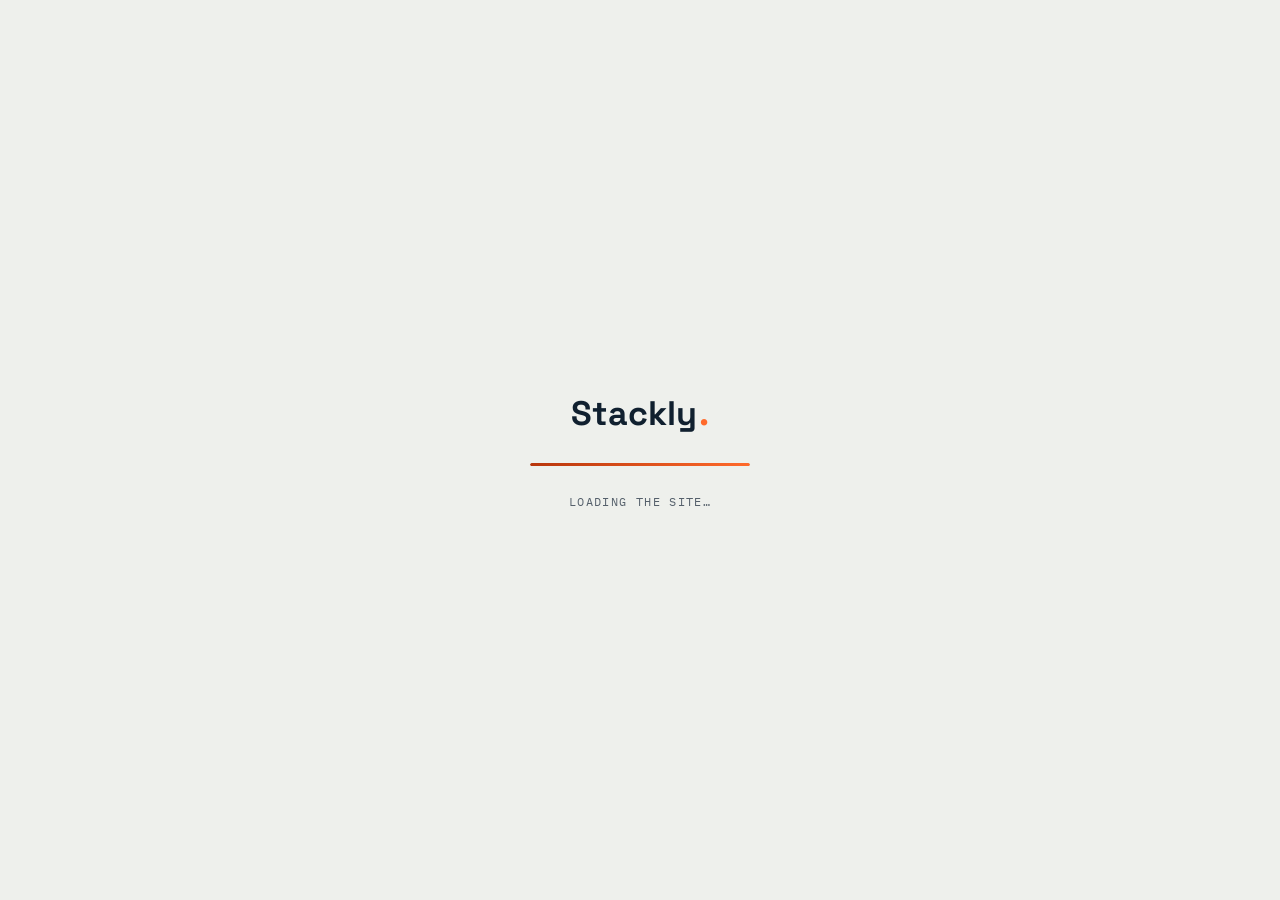
==== commit b544d58a: "completed" ====
--- a/index.html
+++ b/index.html
@@ -1,1193 +1,103 @@
 <!DOCTYPE html>
 <html lang="en">
 <head>
-    <meta charset="UTF-8">
-    <meta name="viewport" content="width=device-width, initial-scale=1.0">
-    <title>Stackly - Logistics & Supply Chain Solutions</title>
-    <!-- Google Fonts -->
-    <link rel="preconnect" href="https://fonts.googleapis.com">
-    <link rel="preconnect" href="https://fonts.gstatic.com" crossorigin>
-    <link href="https://fonts.googleapis.com/css2?family=Space+Grotesk:wght@500;600;700&family=Inter:wght@400;500;600;700&family=IBM+Plex+Mono:wght@400;500;600;700&display=swap" rel="stylesheet">
-    <link rel="stylesheet" href="style.css">
+<meta charset="UTF-8" />
+<meta name="viewport" content="width=device-width, initial-scale=1.0" />
+<meta http-equiv="refresh" content="3;url=home.html" />
+<title>Stackly — Loading</title>
+<link rel="preconnect" href="https://fonts.googleapis.com" />
+<link rel="preconnect" href="https://fonts.gstatic.com" crossorigin />
+<link href="https://fonts.googleapis.com/css2?family=Space+Grotesk:wght@600;700&family=IBM+Plex+Mono:wght@400;500&display=swap" rel="stylesheet" />
+<style>
+  :root{
+    --ink:#10202F;
+    --paper:#EEF0EC;
+    --signal:#FF6A2B;
+    --rust:#B8360C;
+    --slate:#55606B;
+    --line:#D8DAD2;
+    --font-display:'Space Grotesk', sans-serif;
+    --font-mono:'IBM Plex Mono', monospace;
+  }
+  *{box-sizing:border-box; margin:0; padding:0;}
+  html,body{
+    height:100%;
+    background:var(--paper);
+  }
+  body{
+    display:flex;
+    flex-direction:column;
+    align-items:center;
+    justify-content:center;
+    gap:28px;
+    min-height:100vh;
+    font-family:var(--font-mono);
+    overflow:hidden;
+  }
+
+  .loader-logo{
+    display:flex;
+    align-items:center;
+    gap:2px;
+    font-family:var(--font-display);
+    font-weight:700;
+    font-size:34px;
+    color:var(--ink);
+    opacity:0;
+    animation:logo-in .6s ease forwards;
+  }
+  .loader-logo span{ color:var(--signal); }
+
+  @keyframes logo-in{
+    from{ opacity:0; transform:translateY(8px); }
+    to{ opacity:1; transform:translateY(0); }
+  }
+
+  .loader-track{
+    width:220px;
+    height:3px;
+    border-radius:999px;
+    background:var(--line);
+    overflow:hidden;
+  }
+  .loader-fill{
+    height:100%;
+    width:0%;
+    border-radius:999px;
+    background:linear-gradient(90deg, var(--rust), var(--signal));
+    animation:fill-progress 2.6s cubic-bezier(.2,.7,.2,1) .3s forwards;
+  }
+  @keyframes fill-progress{
+    from{ width:0%; }
+    to{ width:100%; }
+  }
+
+  .loader-caption{
+    font-size:11.5px;
+    letter-spacing:.12em;
+    text-transform:uppercase;
+    color:var(--slate);
+    opacity:0;
+    animation:logo-in .6s ease .2s forwards;
+  }
+
+  @media (prefers-reduced-motion: reduce){
+    .loader-logo, .loader-caption{ animation:none; opacity:1; }
+    .loader-fill{ animation:none; width:100%; transition:none; }
+  }
+</style>
 </head>
 <body>
 
-    <!-- STICKY MAIN HEADER NAVIGATION BAR -->
-    <header class="header-nav-bar" id="siteHeader">
-        <div class="logo-box">
-            <a href="index.html">Stackly<span>.</span></a>
-        </div>
+  <div class="loader-logo">Stackly<span>.</span></div>
+  <div class="loader-track"><div class="loader-fill"></div></div>
+  <div class="loader-caption">Loading The Site…</div>
 
-        <ul class="nav-links-wrapper" id="navLinksWrapper" aria-label="Primary navigation">
-            <li><a href="index.html" class="nav-link">Home</a></li>
-            <li><a href="about.html" class="nav-link">About</a></li>
-            <li><a href="service.html" class="nav-link">Services</a></li>
-            <li><a href="blog.html" class="nav-link">Blog</a></li>
-            <li><a href="contact.html" class="nav-link">Contact</a></li>
-            <li><a href="login.html" class="header-action-btn">Login</a></li>
-        </ul>
+  <script>
+    setTimeout(function () {
+      window.location.href = "home.html";
+    }, 3000);
+  </script>
 
-        <div class="mobile-hamburger" id="mobileHamburger" role="button" aria-label="Toggle navigation menu" aria-expanded="false" tabindex="0">
-            <span></span>
-            <span></span>
-            <span></span>
-        </div>
-    </header>
-
-    <!-- Backdrop shown behind the mobile drawer -->
-    <div class="mobile-nav-backdrop" id="mobileNavBackdrop"></div>
-
-    <!-- MAIN HERO AND TRACKING ELEMENT AREA CONTAINER -->
-    <section class="hero-viewport-area">
-        <div class="background-watermark">Stackly</div>
-
-        <div class="hero-left-content">
-            <h1>Smart Logistics<br>Seamless Growth</h1>
-
-            <div class="hero-pill-row">
-                <div class="pill-item">
-                    <span class="pill-dot"></span>
-                    <span><strong>Your Growth,</strong> Our Logistics</span>
-                </div>
-                <div class="pill-item">
-                    <span class="pill-dot"></span>
-                    <span><strong>Nationwide Reach,</strong> Local Care</span>
-                </div>
-            </div>
-
-            <div class="hero-buttons-row">
-                <a href="contact.html" class="apex-btn apex-btn-orange">
-                    Get a Free Quote
-                    <span class="arrow-icon-circle">
-                        <svg width="12" height="12" viewBox="0 0 24 24" fill="none" stroke="currentColor" stroke-width="3" stroke-linecap="round" stroke-linejoin="round"><line x1="5" y1="12" x2="19" y2="12"></line><polyline points="12 5 19 12 12 19"></polyline></svg>
-                    </span>
-                </a>
-                <a href="service.html" class="apex-btn apex-btn-white">Explore Services</a>
-            </div>
-        </div>
-
-        <div class="interactive-card-wrapper">
-            <div class="hero-media-card" data-reveal="fade">
-                
-            </div>
-            <div class="tracking-sheet-card">
-
-                <div class="sheet-tab-header-row">
-                    <button class="sheet-tab-trigger active-tab" data-target-pane="pane-shipment-tracking">
-                        <svg viewBox="0 0 24 24" stroke-linecap="round" stroke-linejoin="round"><path d="M21 16V8a2 2 0 0 0-1-1.73l-7-4a2 2 0 0 0-2 0l-7 4A2 2 0 0 0 3 8v8a2 2 0 0 0 1 1.73l7 4a2 2 0 0 0 2 0l7-4A2 2 0 0 0 21 16z"></path><polyline points="3.27 6.96 12 12.01 20.73 6.96"></polyline><line x1="12" y1="22.08" x2="12" y2="12"></line></svg>
-                        Shipment Tracking
-                    </button>
-                    <button class="sheet-tab-trigger" data-target-pane="pane-warehouse-finding">
-                        <svg viewBox="0 0 24 24" stroke-linecap="round" stroke-linejoin="round"><path d="M20 21v-2a4 4 0 0 0-4-4H8a4 4 0 0 0-4 4v2"></path><circle cx="12" cy="7" r="4"></circle></svg>
-                        Finding Warehouse
-                    </button>
-                    <div class="dynamic-tab-line"></div>
-                </div>
-
-                <div class="sheet-tab-panel active-panel" id="pane-shipment-tracking">
-                    <form class="sheet-inline-form" onsubmit="event.preventDefault();">
-                        <div class="sheet-input-block">
-                            <span class="sheet-input-label">Order ID</span>
-                            <input type="text" placeholder="Enter ID number" required>
-                        </div>
-                        <div class="sheet-input-block">
-                            <span class="sheet-input-label">Your E-mail</span>
-                            <input type="email" placeholder="Enter Your Email" required>
-                        </div>
-                        <button type="submit" class="sheet-submit-btn">Track Order</button>
-                    </form>
-                </div>
-
-                <div class="sheet-tab-panel" id="pane-warehouse-finding">
-                    <form class="sheet-inline-form" onsubmit="event.preventDefault();">
-                        <div class="sheet-input-block">
-                            <span class="sheet-input-label">Region</span>
-                            <input type="text" placeholder="State, City or Postal Zip Code">
-                        </div>
-                        <div class="sheet-input-block">
-                            <span class="sheet-input-label">Facility</span>
-                            <input type="text" placeholder="Cold Storage, Cross-Docking...">
-                        </div>
-                        <button type="submit" class="sheet-submit-btn">Find Facility</button>
-                    </form>
-                </div>
-
-            </div>
-        </div>
-    </section>
-
-    <section class="services-container" id="services">
-        <div class="services-header" data-reveal="fade">
-            <div class="services-badge">Our Services</div>
-            <h2>Solutions to Keep Your Business Moving</h2>
-        </div>
-
-        <div class="services-asymmetric-grid">
-
-            <div class="service-block block-graphic-image" data-reveal="left">
-                <div class="big-number-display left-aligned-num">01</div>
-            </div>
-
-            <div class="service-block" data-reveal="right">
-                <span class="card-pill-tag">Safe, Secure, and Scalable</span>
-                <h3>Warehousing & Storage</h3>
-                <p>Store your inventory in climate-controlled, strategically located warehouses for faster delivery and maximum security.</p>
-            </div>
-
-            <div class="service-block" data-reveal="left">
-                <span class="card-pill-tag">Pick, Pack & Ship - Simplified</span>
-                <h3>Order Fulfillment</h3>
-                <p>From receiving to packaging and shipping, we handle every step of your order fulfillment process with speed and accuracy.</p>
-            </div>
-
-            <div class="service-block block-graphic-image" data-reveal="left">
-                <div class="big-number-display left-aligned-num">02</div>
-            </div>
-
-            <div class="service-block" data-reveal="right">
-                <span class="card-pill-tag">Safe, Secure, and Scalable</span>
-                <h3>Warehousing & Storage</h3>
-                <p>Store your inventory in climate-controlled, strategically located warehouses for faster delivery and maximum security.</p>
-            </div>
-
-            <div class="service-block" data-reveal="left">
-                <span class="card-pill-tag">Pick, Pack & Ship - Simplified</span>
-                <h3>Order Fulfillment</h3>
-                <p>From receiving to packaging and shipping, we handle every step of your order fulfillment process with speed and accuracy.</p>
-            </div>
-
-        </div>
-    </section>
-
-    <section class="brands-marquee-section">
-        <div class="marquee-badge" data-reveal="fade">Trusted By Top-tier Brands</div>
-
-        <div class="marquee-wrapper">
-            <div class="marquee-track">
-                <img class="brand-logo-item" src="https://demo.7iquid.com/Stackly/wp-content/uploads/2025/11/client-6.png" alt="Logo 1" loading="lazy">
-                <img class="brand-logo-item" src="https://demo.7iquid.com/Stackly/wp-content/uploads/2025/11/client-5.png" alt="Logo 2" loading="lazy">
-                <img class="brand-logo-item" src="https://demo.7iquid.com/Stackly/wp-content/uploads/2025/11/client-4.png" alt="Logo 3" loading="lazy">
-                <img class="brand-logo-item" src="https://demo.7iquid.com/Stackly/wp-content/uploads/2025/11/client-3.png" alt="Logo 4" loading="lazy">
-                <img class="brand-logo-item" src="https://demo.7iquid.com/Stackly/wp-content/uploads/2025/11/client-2.png" alt="Logo 5" loading="lazy">
-                <img class="brand-logo-item" src="https://demo.7iquid.com/Stackly/wp-content/uploads/2025/11/client-1.png" alt="Logo 6" loading="lazy">
-            </div>
-            <div class="marquee-track" aria-hidden="true">
-                <img class="brand-logo-item" src="https://demo.7iquid.com/Stackly/wp-content/uploads/2025/11/client-6.png" alt="" loading="lazy">
-                <img class="brand-logo-item" src="https://demo.7iquid.com/Stackly/wp-content/uploads/2025/11/client-5.png" alt="" loading="lazy">
-                <img class="brand-logo-item" src="https://demo.7iquid.com/Stackly/wp-content/uploads/2025/11/client-4.png" alt="" loading="lazy">
-                <img class="brand-logo-item" src="https://demo.7iquid.com/Stackly/wp-content/uploads/2025/11/client-3.png" alt="" loading="lazy">
-                <img class="brand-logo-item" src="https://demo.7iquid.com/Stackly/wp-content/uploads/2025/11/client-2.png" alt="" loading="lazy">
-                <img class="brand-logo-item" src="https://demo.7iquid.com/Stackly/wp-content/uploads/2025/11/client-1.png" alt="" loading="lazy">
-            </div>
-        </div>
-    </section>
-
-    <!-- SECTION 2: OUR MISSION PARALLAX BOX -->
-    <section class="mission-hero-section">
-        <div class="mission-parallax-bg" id="parallaxLayer"></div>
-
-        <div class="mission-content-box" data-reveal="scale">
-            <div class="mission-badge">Our Mission</div>
-            <h2>&ldquo;From day one, our mission was simple: turn complex supply chains into repeatable wins.&rdquo;</h2>
-
-            <div class="mission-author-profile">
-                <h4>Liam Parker</h4>
-                <span>Founder & CEO, Stackly</span>
-            </div>
-        </div>
-    </section>
-
-    <section class="about-stats-section">
-        <div class="about-left-visuals" data-reveal="left">
-            <img class="truck-cropped-asset" src="https://images.unsplash.com/photo-1601584115197-04ecc0da31d7?auto=format&fit=crop&q=80&w=800" alt="Logistics Freight Delivery Fleet" loading="lazy">
-        </div>
-
-        <div class="about-right-content" data-reveal="right">
-            <div class="section-badge">About Us</div>
-            <h2>At Stackly, we believe logistics should be the easiest part of your business</h2>
-
-            <p class="about-description">
-                With years of experience in third-party logistics, we provide end-to-end solutions that keep your supply chain running smoothly – from warehousing and order fulfillment to nationwide shipping and real-time tracking. Our mission is simple: to help businesses scale without limits.
-            </p>
-
-            <a href="about.html" class="action-btn-orange">Learn More</a>
-
-            <div class="metrics-stack">
-
-                <div class="metric-row" data-reveal="fade">
-                    <div class="metric-number-node"><span class="count-up" data-target="10">0</span><span>+</span></div>
-                    <div class="metric-pointer-line"></div>
-                    <div class="metric-info-text">
-                        <h4>Years serving eCommerce brands</h4>
-                        <p>Providing reliable logistics solutions for online businesses</p>
-                    </div>
-                </div>
-
-                <div class="metric-row" data-reveal="fade">
-                    <div class="metric-number-node"><span class="count-up" data-target="99">0</span><span>%</span></div>
-                    <div class="metric-pointer-line"></div>
-                    <div class="metric-info-text">
-                        <h4>On-Time order fulfillment rate</h4>
-                        <p>We ensure that every single order leaves our warehouse on schedule</p>
-                    </div>
-                </div>
-
-            </div>
-        </div>
-    </section>
-
-    <section class="awards-section">
-
-        <div class="awards-header-box" data-reveal="fade">
-            <div class="awards-title-area">
-                <span class="awards-badge">Awards & Recognition</span>
-                <h2>Solutions to Keep Your Business Moving</h2>
-            </div>
-
-            <div class="carousel-nav-arrows">
-                <button class="arrow-trigger-btn" id="prevSlideTrigger" aria-label="Previous Slide">
-                    <svg viewBox="0 0 24 24"><polyline points="15 18 9 12 15 6"></polyline></svg>
-                </button>
-                <button class="arrow-trigger-btn" id="nextSlideTrigger" aria-label="Next Slide">
-                    <svg viewBox="0 0 24 24"><polyline points="9 18 15 12 9 6"></polyline></svg>
-                </button>
-            </div>
-        </div>
-
-        <div class="slider-window-frame">
-            <div class="slider-flex-container" id="sliderShelf">
-
-                <div class="award-card" data-reveal="scale">
-                    <div>
-                        <div class="card-header-row">
-                            <div class="award-icon-circle">
-                                <svg viewBox="0 0 24 24"><polygon points="12 2 22 8.5 22 15.5 12 22 2 15.5 2 8.5"></polygon><polygon points="12 6 18.5 10.25 18.5 14.75 12 19 5.5 14.75 5.5 10.25"></polygon></svg>
-                            </div>
-                            <span class="year-pill-tag">2025</span>
-                        </div>
-                        <div class="card-main-body">
-                            <h3>Sustainability in Logistics Award</h3>
-                            <p>Reducing our carbon footprint through eco-friendly shipping practices.</p>
-                        </div>
-                    </div>
-                    <div class="card-bottom-publisher">Green Transport Network</div>
-                </div>
-
-                <div class="award-card" data-reveal="scale">
-                    <div>
-                        <div class="card-header-row">
-                            <div class="award-icon-circle">
-                                <svg viewBox="0 0 24 24"><path d="M12 2C6.48 2 2 6.48 2 12s4.48 10 10 10 10-4.48 10-10S17.52 2 12 2zm0 18c-4.42 0-8-3.58-8-8s3.58-8 8-8 8 3.58 8 8-3.58 8-8 8z"></path><path d="M12 6c-3.31 0-6 2.69-6 6s2.69 6 6 6 6-2.69 6-6-2.69-6-6-6z"></path></svg>
-                            </div>
-                            <span class="year-pill-tag">2024</span>
-                        </div>
-                        <div class="card-main-body">
-                            <h3>Customer Choice Award</h3>
-                            <p>For exceptional reliability, communication, and on-time delivery performance.</p>
-                        </div>
-                    </div>
-                    <div class="card-bottom-publisher">Stackly's Clients</div>
-                </div>
-
-                <div class="award-card" data-reveal="scale">
-                    <div>
-                        <div class="card-header-row">
-                            <div class="award-icon-circle">
-                                <svg viewBox="0 0 24 24"><rect x="3" y="3" width="18" height="18" rx="2" ry="2"></rect><rect x="7" y="7" width="10" height="10"></rect></svg>
-                            </div>
-                            <span class="year-pill-tag">2025</span>
-                        </div>
-                        <div class="card-main-body">
-                            <h3>Best 3PL Provider</h3>
-                            <p>For outstanding service, innovation, and customer satisfaction.</p>
-                        </div>
-                    </div>
-                    <div class="card-bottom-publisher">Logistics Excellence Awards</div>
-                </div>
-
-                <div class="award-card" data-reveal="scale">
-                    <div>
-                        <div class="card-header-row">
-                            <div class="award-icon-circle">
-                                <svg viewBox="0 0 24 24"><path d="M12 2L2 7l10 5 10-5-10-5zM2 17l10 5 10-5M2 12l10 5 10-5"></path></svg>
-                            </div>
-                            <span class="year-pill-tag">2024</span>
-                        </div>
-                        <div class="card-main-body">
-                            <h3>Top Supply Chain Innovator</h3>
-                            <p>For implementing cutting-edge technology that streamlines fulfillment operations.</p>
-                        </div>
-                    </div>
-                    <div class="card-bottom-publisher">Global Logistics Magazine</div>
-                </div>
-
-            </div>
-        </div>
-    </section>
-
-    <section class="how-it-works-section">
-
-        <div class="section-header-center" data-reveal="fade">
-            <span class="badge-orange">How It Works</span>
-            <h2>From Setup To Shipping</h2>
-            <p>A dedicated success manager and clear milestones keep every step simple, transparent, and on schedule.</p>
-            <a href="contact.html" class="btn-brand-primary">Get Started</a>
-        </div>
-
-        <div class="split-steps-grid">
-
-            <div class="timeline-steps-stack" data-reveal="left">
-
-                <div class="step-interactive-row active" data-step-index="1">
-                    <div class="index-numeric-node">01</div>
-                    <div class="vertical-progress-bar"></div>
-                    <div class="step-text-details">
-                        <h3>Discovery & Quote</h3>
-                        <p>Share SKUs, order volumes, and destinations. We tailor a fulfillment plan with transparent pricing and SLAs.</p>
-                    </div>
-                </div>
-
-                <div class="step-interactive-row" data-step-index="2">
-                    <div class="index-numeric-node">02</div>
-                    <div class="vertical-progress-bar"></div>
-                    <div class="step-text-details">
-                        <h3>Send Inventory In</h3>
-                        <p>Ship stock to the nearest warehouse. We receive, QA, barcode, and slot everything for fast pick/pack.</p>
-                    </div>
-                </div>
-
-                <div class="step-interactive-row" data-step-index="3">
-                    <div class="index-numeric-node">03</div>
-                    <div class="vertical-progress-bar"></div>
-                    <div class="step-text-details">
-                        <h3>Seamless Integration</h3>
-                        <p>Connect your storefront via API. Your store automatically syncs orders instantly as customers complete checkout.</p>
-                    </div>
-                </div>
-
-            </div>
-
-            <div class="media-frame-wrapper" data-reveal="right">
-                <div class="curved-image-panel">
-                    <div class="internal-img-tag" id="imageTagNode">DUMMY_IMAGE_1</div>
-                    <img id="dynamicTargetImage" src="https://images.unsplash.com/photo-1540959733332-eab4deceeaf7?auto=format&fit=crop&q=80&w=800" alt="Dummy Graphic Asset 1">
-                </div>
-            </div>
-
-        </div>
-
-    </section>
-
-    <!-- SECTION: LIVE OPERATIONS DASHBOARD (signature element) -->
-    <section class="ops-dashboard-section" id="operations">
-        <div class="ops-header-row" data-reveal="fade">
-            <span class="ops-eyebrow"><span class="ops-live-dot"></span>Live Network Status</span>
-            <h2>Every Pallet, Parcel, and Pick — Watched in Real Time</h2>
-            <p>The same control tower our ops team stares at all day, minus the coffee stains. Numbers update as orders move through the network.</p>
-        </div>
-
-        <div class="ops-dashboard-grid" data-reveal="scale">
-
-            <div class="ops-panel ops-panel-metrics">
-                <div class="ops-panel-label">Throughput / Last 24h</div>
-
-                <div class="ops-metric-line">
-                    <div class="ops-metric-head">
-                        <span>Order accuracy</span>
-                        <span class="ops-metric-value" data-bar-value="99.6">0%</span>
-                    </div>
-                    <div class="ops-bar-track"><div class="ops-bar-fill" data-bar-fill="99.6"></div></div>
-                </div>
-
-                <div class="ops-metric-line">
-                    <div class="ops-metric-head">
-                        <span>Same-day dispatch</span>
-                        <span class="ops-metric-value" data-bar-value="94">0%</span>
-                    </div>
-                    <div class="ops-bar-track"><div class="ops-bar-fill" data-bar-fill="94"></div></div>
-                </div>
-
-                <div class="ops-metric-line">
-                    <div class="ops-metric-head">
-                        <span>Dock-to-stock &le; 24h</span>
-                        <span class="ops-metric-value" data-bar-value="88">0%</span>
-                    </div>
-                    <div class="ops-bar-track"><div class="ops-bar-fill" data-bar-fill="88"></div></div>
-                </div>
-
-                <div class="ops-stat-duo">
-                    <div class="ops-stat-block">
-                        <span class="ops-stat-num count-up" data-target="41823">0</span>
-                        <span class="ops-stat-label">Parcels processed today</span>
-                    </div>
-                    <div class="ops-stat-block">
-                        <span class="ops-stat-num count-up" data-target="126">0</span>
-                        <span class="ops-stat-label">Trucks on the road right now</span>
-                    </div>
-                </div>
-            </div>
-
-            <div class="ops-panel ops-panel-feed">
-                <div class="ops-panel-label">Shipment Feed</div>
-                <ul class="ops-feed-list" id="opsFeedList">
-                    <li class="ops-feed-row"><span class="ops-feed-id">#48211</span><span class="ops-feed-desc">Cleared customs — Rotterdam hub</span><span class="ops-feed-tag ops-tag-transit">In Transit</span></li>
-                    <li class="ops-feed-row"><span class="ops-feed-id">#48198</span><span class="ops-feed-desc">Picked & packed — Austin warehouse</span><span class="ops-feed-tag ops-tag-packed">Packed</span></li>
-                    <li class="ops-feed-row"><span class="ops-feed-id">#48176</span><span class="ops-feed-desc">Out for delivery — Chicago metro</span><span class="ops-feed-tag ops-tag-out">Out for Delivery</span></li>
-                    <li class="ops-feed-row"><span class="ops-feed-id">#48154</span><span class="ops-feed-desc">Delivered — signature captured</span><span class="ops-feed-tag ops-tag-done">Delivered</span></li>
-                    <li class="ops-feed-row"><span class="ops-feed-id">#48132</span><span class="ops-feed-desc">Received at Singapore facility</span><span class="ops-feed-tag ops-tag-transit">In Transit</span></li>
-                    <li class="ops-feed-row"><span class="ops-feed-id">#48119</span><span class="ops-feed-desc">Label generated — awaiting pickup</span><span class="ops-feed-tag ops-tag-packed">Packed</span></li>
-                </ul>
-            </div>
-
-        </div>
-    </section>
-
-    <!-- SECTION: INDUSTRIES WE SERVE -->
-    <section class="industries-section" id="industries">
-        <span class="section-badge" data-reveal="fade">Industries</span>
-        <h2 data-reveal="fade">Built to Flex Across Categories</h2>
-        <p class="industries-intro" data-reveal="fade">Every category ships differently. Flip a card to see how we handle it.</p>
-
-        <div class="industries-grid">
-
-            <div class="industry-flip-card" data-reveal="scale" tabindex="0">
-                <div class="industry-flip-inner">
-                    <div class="industry-face industry-face-front">
-                        <div class="industry-icon-circle">
-                            <svg viewBox="0 0 24 24" fill="none" stroke="currentColor" stroke-width="2" stroke-linecap="round" stroke-linejoin="round"><path d="M20.38 3.46 16 2a4 4 0 0 1-8 0L3.62 3.46a2 2 0 0 0-1.34 2.23l.58 3.47a1 1 0 0 0 .99.84H6v10c0 .55.45 1 1 1h10c.55 0 1-.45 1-1V10h2.15a1 1 0 0 0 .99-.84l.58-3.47a2 2 0 0 0-1.34-2.23Z"/></svg>
-                        </div>
-                        <h3>Apparel & Fashion</h3>
-                        <p>Size runs, SKU variance, seasonal spikes.</p>
-                    </div>
-                    <div class="industry-face industry-face-back">
-                        <h4>Apparel & Fashion</h4>
-                        <ul>
-                            <li>Multi-variant kitting & polybagging</li>
-                            <li>Peak-season surge capacity</li>
-                            <li>Branded unboxing inserts</li>
-                        </ul>
-                        <span class="industry-back-stat">4.8x faster drop-day dispatch</span>
-                    </div>
-                </div>
-            </div>
-
-            <div class="industry-flip-card" data-reveal="scale" tabindex="0">
-                <div class="industry-flip-inner">
-                    <div class="industry-face industry-face-front">
-                        <div class="industry-icon-circle">
-                            <svg viewBox="0 0 24 24" fill="none" stroke="currentColor" stroke-width="2" stroke-linecap="round" stroke-linejoin="round"><path d="M12 2 3 7v10l9 5 9-5V7Z"/><path d="M3 7l9 5 9-5"/><path d="M12 22V12"/></svg>
-                        </div>
-                        <h3>Electronics</h3>
-                        <p>Serial tracking, fragile handling, high value.</p>
-                    </div>
-                    <div class="industry-face industry-face-back">
-                        <h4>Electronics</h4>
-                        <ul>
-                            <li>Serial & lot-level inventory tracking</li>
-                            <li>ESD-safe handling protocols</li>
-                            <li>High-value cage storage</li>
-                        </ul>
-                        <span class="industry-back-stat">0.02% damage rate</span>
-                    </div>
-                </div>
-            </div>
-
-            <div class="industry-flip-card" data-reveal="scale" tabindex="0">
-                <div class="industry-flip-inner">
-                    <div class="industry-face industry-face-front">
-                        <div class="industry-icon-circle">
-                            <svg viewBox="0 0 24 24" fill="none" stroke="currentColor" stroke-width="2" stroke-linecap="round" stroke-linejoin="round"><path d="M9 2v6l-4 5v9h14v-9l-4-5V2"/><path d="M9 2h6"/></svg>
-                        </div>
-                        <h3>Health & Beauty</h3>
-                        <p>Batch expiry, temperature bands, compliance.</p>
-                    </div>
-                    <div class="industry-face industry-face-back">
-                        <h4>Health & Beauty</h4>
-                        <ul>
-                            <li>Expiry-date FEFO picking logic</li>
-                            <li>Climate-controlled zones</li>
-                            <li>Retail-compliant labeling</li>
-                        </ul>
-                        <span class="industry-back-stat">100% lot traceability</span>
-                    </div>
-                </div>
-            </div>
-
-            <div class="industry-flip-card" data-reveal="scale" tabindex="0">
-                <div class="industry-flip-inner">
-                    <div class="industry-face industry-face-front">
-                        <div class="industry-icon-circle">
-                            <svg viewBox="0 0 24 24" fill="none" stroke="currentColor" stroke-width="2" stroke-linecap="round" stroke-linejoin="round"><path d="M3 11h18M5 11V7a2 2 0 0 1 2-2h10a2 2 0 0 1 2 2v4M4 11v8h16v-8"/></svg>
-                        </div>
-                        <h3>Home & Furniture</h3>
-                        <p>Oversized freight, white-glove delivery.</p>
-                    </div>
-                    <div class="industry-face industry-face-back">
-                        <h4>Home & Furniture</h4>
-                        <ul>
-                            <li>Freight & LTL rate shopping</li>
-                            <li>White-glove & threshold delivery</li>
-                            <li>Custom crating on demand</li>
-                        </ul>
-                        <span class="industry-back-stat">Zero-damage crating program</span>
-                    </div>
-                </div>
-            </div>
-
-            <div class="industry-flip-card" data-reveal="scale" tabindex="0">
-                <div class="industry-flip-inner">
-                    <div class="industry-face industry-face-front">
-                        <div class="industry-icon-circle">
-                            <svg viewBox="0 0 24 24" fill="none" stroke="currentColor" stroke-width="2" stroke-linecap="round" stroke-linejoin="round"><path d="M18 8h1a4 4 0 0 1 0 8h-1"/><path d="M2 8h16v9a4 4 0 0 1-4 4H6a4 4 0 0 1-4-4Z"/><line x1="6" y1="1" x2="6" y2="4"/><line x1="10" y1="1" x2="10" y2="4"/><line x1="14" y1="1" x2="14" y2="4"/></svg>
-                        </div>
-                        <h3>Food & Beverage</h3>
-                        <p>Cold chain, perishables, batch codes.</p>
-                    </div>
-                    <div class="industry-face industry-face-back">
-                        <h4>Food & Beverage</h4>
-                        <ul>
-                            <li>Cold & frozen chain of custody</li>
-                            <li>Batch/lot recall readiness</li>
-                            <li>Same-day perishable dispatch</li>
-                        </ul>
-                        <span class="industry-back-stat">-18&deg;C to 4&deg;C zone coverage</span>
-                    </div>
-                </div>
-            </div>
-
-            <div class="industry-flip-card" data-reveal="scale" tabindex="0">
-                <div class="industry-flip-inner">
-                    <div class="industry-face industry-face-front">
-                        <div class="industry-icon-circle">
-                            <svg viewBox="0 0 24 24" fill="none" stroke="currentColor" stroke-width="2" stroke-linecap="round" stroke-linejoin="round"><rect x="1" y="7" width="15" height="13" rx="1"/><path d="M16 10h4l3 3v7h-7"/><circle cx="5.5" cy="20.5" r="1.5"/><circle cx="18.5" cy="20.5" r="1.5"/></svg>
-                        </div>
-                        <h3>B2B Wholesale</h3>
-                        <p>Pallet-level orders, EDI, retailer routing guides.</p>
-                    </div>
-                    <div class="industry-face industry-face-back">
-                        <h4>B2B Wholesale</h4>
-                        <ul>
-                            <li>EDI 850/856/810 support</li>
-                            <li>Retailer-compliant routing guides</li>
-                            <li>Full & mixed pallet building</li>
-                        </ul>
-                        <span class="industry-back-stat">99.2% chargeback-free</span>
-                    </div>
-                </div>
-            </div>
-
-        </div>
-    </section>
-
-    <!-- SECTION 1: PORTFOLIO -->
-    <section class="portfolio-section" id="portfolio">
-        <span class="section-badge" data-reveal="fade">Portfolio</span>
-        <h2 data-reveal="fade">Real Results From Retailers and Brands</h2>
-
-        <div class="portfolio-grid">
-            <div class="portfolio-card" data-reveal="scale">
-                <div class="portfolio-img-wrapper">
-                    <img src="https://images.unsplash.com/photo-1578575437130-527eed3abbec?auto=format&fit=crop&q=80&w=800" alt="NovaWear Supply Chain Logistic System Container Loading Process" loading="lazy">
-                </div>
-                <div class="portfolio-meta">
-                    <div class="brand-info">
-                        <h4>NovaWear</h4>
-                        <p>D2C Apparel</p>
-                    </div>
-                    <div class="tag-row">
-                        <span class="pill-tag">Fulfillment</span>
-                        <span class="pill-tag">Integrations</span>
-                    </div>
-                </div>
-            </div>
-
-            <div class="portfolio-card" data-reveal="scale">
-                <div class="portfolio-img-wrapper">
-                    <img src="https://images.unsplash.com/photo-1586528116311-ad8dd3c8310d?auto=format&fit=crop&q=80&w=800" alt="HomeGlow Retail Supply Hub Team Operations Floor Management" loading="lazy">
-                </div>
-                <div class="portfolio-meta">
-                    <div class="brand-info">
-                        <h4>HomeGlow</h4>
-                        <p>Home Goods Retailer</p>
-                    </div>
-                    <div class="tag-row">
-                        <span class="pill-tag">Fulfillment</span>
-                        <span class="pill-tag">Retail Compliance</span>
-                    </div>
-                </div>
-            </div>
-
-            <div class="portfolio-card" data-reveal="scale">
-                <div class="portfolio-img-wrapper">
-                    <img src="https://images.unsplash.com/photo-1610632380989-680fe40816c6?auto=format&fit=crop&q=80&w=800" alt="PureLeaf Cold Chain Beauty Brand Warehouse Cold Storage" loading="lazy">
-                </div>
-                <div class="portfolio-meta">
-                    <div class="brand-info">
-                        <h4>PureLeaf</h4>
-                        <p>Clean Beauty Brand</p>
-                    </div>
-                    <div class="tag-row">
-                        <span class="pill-tag">Cold Chain</span>
-                        <span class="pill-tag">Subscription Boxes</span>
-                    </div>
-                </div>
-            </div>
-
-            <div class="portfolio-card" data-reveal="scale">
-                <div class="portfolio-img-wrapper">
-                    <img src="https://images.unsplash.com/photo-1586528116493-a029325540fa?auto=format&fit=crop&q=80&w=800" alt="CircuitWorks Electronics Distributor Pallet Warehouse Racking" loading="lazy">
-                </div>
-                <div class="portfolio-meta">
-                    <div class="brand-info">
-                        <h4>CircuitWorks</h4>
-                        <p>Electronics Distributor</p>
-                    </div>
-                    <div class="tag-row">
-                        <span class="pill-tag">Serial Tracking</span>
-                        <span class="pill-tag">B2B Wholesale</span>
-                    </div>
-                </div>
-            </div>
-        </div>
-    </section>
-
-    <!-- SECTION 2: INTEGRATION -->
-    <section class="integration-section" id="integration">
-        <span class="section-badge" data-reveal="fade">Integration</span>
-        <h2 data-reveal="fade">Connect Your Marketplaces and Back-Office Tools Easily</h2>
-
-        <div class="features-row" data-reveal="fade">
-            <div class="feature-indicator">
-                <svg viewBox="0 0 24 24" fill="none" stroke="currentColor" stroke-width="2.5" stroke-linecap="round" stroke-linejoin="round"><path d="M21.5 2v6h-6M21.34 15.57a10 10 0 1 1-.57-8.38l5.67-5.67"/></svg>
-                Real-time Sync
-            </div>
-            <div class="feature-indicator">
-                <svg viewBox="0 0 24 24" fill="none" stroke="currentColor" stroke-width="2.5" stroke-linecap="round" stroke-linejoin="round"><polygon points="5 3 19 12 5 21 5 3"/></svg>
-                One-click Setup
-            </div>
-            <div class="feature-indicator">
-                <svg viewBox="0 0 24 24" fill="none" stroke="currentColor" stroke-width="2.5" stroke-linecap="round" stroke-linejoin="round"><rect x="3" y="11" width="18" height="11" rx="2" ry="2"/><path d="M7 11V7a5 5 0 0 1 10 0v4"/></svg>
-                Secure Rest API
-            </div>
-        </div>
-
-        <div class="logo-grid-strip" data-reveal-group data-reveal="fade">
-            <div class="integration-logo-card">
-                <svg viewBox="0 0 100 100" fill="none"><circle cx="50" cy="50" r="30" stroke="#e11d48" stroke-width="8"/><path d="M50 20v30h20" stroke="#e11d48" stroke-width="8" stroke-linecap="round"/></svg>
-            </div>
-            <div class="integration-logo-card">
-                <svg viewBox="0 0 100 100" fill="none"><rect x="25" y="25" width="50" height="50" rx="8" fill="#111827"/><circle cx="50" cy="50" r="12" fill="#ffffff"/></svg>
-            </div>
-            <div class="integration-logo-card">
-                <svg viewBox="0 0 100 100" fill="none"><path d="M30 30q20-10 40 0t-40 40z" fill="#ea580c"/></svg>
-            </div>
-            <div class="integration-logo-card">
-                <svg viewBox="0 0 100 100" fill="none"><rect x="25" y="25" width="50" height="50" stroke="#ea580c" stroke-width="8"/><rect x="40" y="40" width="20" height="20" fill="#ea580c"/></svg>
-            </div>
-            <div class="integration-logo-card">
-                <svg viewBox="0 0 100 100" fill="none"><path d="M25 75L50 25L75 75Z" fill="#111827"/></svg>
-            </div>
-            <div class="integration-logo-card">
-                <svg viewBox="0 0 100 100" fill="none"><path d="M25 35L50 65L75 35" stroke="#2563eb" stroke-width="10" stroke-linecap="round" stroke-linejoin="round"/></svg>
-            </div>
-            <div class="integration-logo-card">
-                <svg viewBox="0 0 100 100" fill="none"><path d="M30 25C50 25 50 75 70 75M30 75C50 75 50 25 70 25" stroke="#16a34a" stroke-width="10" stroke-linecap="round"/></svg>
-            </div>
-        </div>
-    </section>
-
-    <!-- SECTION 3: WAREHOUSE MAP -->
-    <section class="map-section" id="network">
-        <div class="map-container-layout">
-            <div class="map-info" data-reveal="left">
-                <span class="section-badge">Warehouse Map</span>
-                <h2>Our Worldwide Warehouse Network</h2>
-            </div>
-            <div class="map-display-wrapper" data-reveal="right">
-                <svg class="world-map-svg" viewBox="0 0 1000 500" fill="none">
-                    <pattern id="dotPattern" x="0" y="0" width="12" height="12" patternUnits="userSpaceOnUse">
-                        <circle cx="3" cy="3" r="1.5" fill="#d1d5db" />
-                    </pattern>
-                    <rect width="1000" height="500" fill="url(#dotPattern)" />
-
-                    <circle cx="240" cy="180" r="6" fill="#ff5e3a" />
-                    <circle class="map-hotspot-ring" cx="240" cy="180" r="6" stroke="#ff5e3a" stroke-width="1.5" opacity="0.4" />
-
-                    <circle cx="370" cy="360" r="6" fill="#ff5e3a" />
-                    <circle class="map-hotspot-ring" cx="370" cy="360" r="6" stroke="#ff5e3a" stroke-width="1.5" opacity="0.4" style="animation-delay:0.3s" />
-
-                    <circle cx="490" cy="230" r="6" fill="#ff5e3a" />
-                    <circle class="map-hotspot-ring" cx="490" cy="230" r="6" stroke="#ff5e3a" stroke-width="1.5" opacity="0.4" style="animation-delay:0.6s" />
-
-                    <circle cx="590" cy="390" r="6" fill="#ff5e3a" />
-                    <circle class="map-hotspot-ring" cx="590" cy="390" r="6" stroke="#ff5e3a" stroke-width="1.5" opacity="0.4" style="animation-delay:0.9s" />
-
-                    <circle cx="640" cy="150" r="6" fill="#ff5e3a" />
-                    <circle class="map-hotspot-ring" cx="640" cy="150" r="6" stroke="#ff5e3a" stroke-width="1.5" opacity="0.4" style="animation-delay:1.2s" />
-
-                    <circle cx="700" cy="290" r="6" fill="#ff5e3a" />
-                    <circle class="map-hotspot-ring" cx="700" cy="290" r="6" stroke="#ff5e3a" stroke-width="1.5" opacity="0.4" style="animation-delay:1.5s" />
-
-                    <circle cx="760" cy="220" r="6" fill="#ff5e3a" />
-                    <circle class="map-hotspot-ring" cx="760" cy="220" r="6" stroke="#ff5e3a" stroke-width="1.5" opacity="0.4" style="animation-delay:1.8s" />
-                </svg>
-            </div>
-        </div>
-    </section>
-
-    <!-- SECTION 4: PRICING -->
-    <section class="pricing-section" id="pricing">
-        <span class="section-badge" data-reveal="fade">Pricing Plans</span>
-        <h2 data-reveal="fade">Choose a Plan That Fits Your Needs</h2>
-
-        <div class="pricing-grid">
-            <div class="pricing-card" data-reveal="scale">
-                <div class="plan-icon-box">
-                    <svg viewBox="0 0 24 24" fill="none" stroke="currentColor" stroke-width="2" stroke-linecap="round" stroke-linejoin="round"><path d="M22 2L11 13M22 2l-7 20-4-9-9-4 20-7z"/></svg>
-                </div>
-                <h3>Starter Plan</h3>
-                <p class="plan-desc">For new or seasonal brands getting fulfillment off the ground.</p>
-                <div class="price-row">
-                    <span class="amt">$1,500</span>
-                    <span class="period">/month</span>
-                </div>
-                <a href="signup.html" class="btn-pricing secondary">Get Started</a>
-                <ul class="plan-features-list">
-                    <li><svg viewBox="0 0 24 24" fill="none" stroke="currentColor" stroke-width="3" stroke-linecap="round" stroke-linejoin="round"><polyline points="20 6 9 17 4 12"/></svg>Monthly Orders: up to 500</li>
-                    <li><svg viewBox="0 0 24 24" fill="none" stroke="currentColor" stroke-width="3" stroke-linecap="round" stroke-linejoin="round"><polyline points="20 6 9 17 4 12"/></svg>Fulfillment Fee: from $3.20/order + $0.45/item</li>
-                    <li><svg viewBox="0 0 24 24" fill="none" stroke="currentColor" stroke-width="3" stroke-linecap="round" stroke-linejoin="round"><polyline points="20 6 9 17 4 12"/></svg>Receiving: $12/pallet (compliant ASN)</li>
-                    <li><svg viewBox="0 0 24 24" fill="none" stroke="currentColor" stroke-width="3" stroke-linecap="round" stroke-linejoin="round"><polyline points="20 6 9 17 4 12"/></svg>SLA: Ship same business day by 2pm cutoff</li>
-                    <li><svg viewBox="0 0 24 24" fill="none" stroke="currentColor" stroke-width="3" stroke-linecap="round" stroke-linejoin="round"><polyline points="20 6 9 17 4 12"/></svg>Integrations: Shopify, Woo, Amazon (core)</li>
-                    <li><svg viewBox="0 0 24 24" fill="none" stroke="currentColor" stroke-width="3" stroke-linecap="round" stroke-linejoin="round"><polyline points="20 6 9 17 4 12"/></svg>Support: Email within 1 business day</li>
-                </ul>
-            </div>
-
-            <div class="pricing-card" data-reveal="scale">
-                <div class="plan-icon-box">
-                    <svg viewBox="0 0 24 24" fill="none" stroke="currentColor" stroke-width="2" stroke-linecap="round" stroke-linejoin="round"><path d="M3 3v18h18"/><path d="M18.7 8l-5.1 5.2-2.8-2.7L7 14.3"/></svg>
-                </div>
-                <h3>Growth</h3>
-                <p class="plan-desc">For scaling brands that require higher capacity and priority tracking.</p>
-                <div class="price-row">
-                    <span class="amt">$2,500</span>
-                    <span class="period">/month</span>
-                </div>
-                <a href="signup.html" class="btn-pricing secondary">Get Started</a>
-                <ul class="plan-features-list">
-                    <li><svg viewBox="0 0 24 24" fill="none" stroke="currentColor" stroke-width="3" stroke-linecap="round" stroke-linejoin="round"><polyline points="20 6 9 17 4 12"/></svg>Monthly Orders: 500-2,000</li>
-                    <li><svg viewBox="0 0 24 24" fill="none" stroke="currentColor" stroke-width="3" stroke-linecap="round" stroke-linejoin="round"><polyline points="20 6 9 17 4 12"/></svg>Fulfillment Fee: from $2.80/order + $0.35/item</li>
-                    <li><svg viewBox="0 0 24 24" fill="none" stroke="currentColor" stroke-width="3" stroke-linecap="round" stroke-linejoin="round"><polyline points="20 6 9 17 4 12"/></svg>Receiving: $10/pallet (compliant ASN)</li>
-                    <li><svg viewBox="0 0 24 24" fill="none" stroke="currentColor" stroke-width="3" stroke-linecap="round" stroke-linejoin="round"><polyline points="20 6 9 17 4 12"/></svg>SLA: Priority exception handling</li>
-                    <li><svg viewBox="0 0 24 24" fill="none" stroke="currentColor" stroke-width="3" stroke-linecap="round" stroke-linejoin="round"><polyline points="20 6 9 17 4 12"/></svg>Integrations: 50+ apps, returns portal included</li>
-                    <li><svg viewBox="0 0 24 24" fill="none" stroke="currentColor" stroke-width="3" stroke-linecap="round" stroke-linejoin="round"><polyline points="20 6 9 17 4 12"/></svg>Support: Success Manager (light)</li>
-                </ul>
-            </div>
-
-            <div class="pricing-card " data-reveal="scale">
-                <div class="plan-icon-box">
-                    <svg viewBox="0 0 24 24" fill="none" stroke="currentColor" stroke-width="2" stroke-linecap="round" stroke-linejoin="round"><polygon points="12 2 2 7 12 12 22 7 12 2"/><polyline points="2 17 12 22 22 17"/><polyline points="2 12 12 17 22 12"/></svg>
-                </div>
-                <h3>Enterprise Plan</h3>
-                <p class="plan-desc">Custom program for complex catalogs, B2B, and global scale operations.</p>
-                <div class="price-row">
-                    <span class="amt">Custom</span>
-                </div>
-                <a href="contact.html" class="btn-pricing primary">Contact Sale</a>
-                <ul class="plan-features-list">
-                    <li><svg viewBox="0 0 24 24" fill="none" stroke="currentColor" stroke-width="3" stroke-linecap="round" stroke-linejoin="round"><polyline points="20 6 9 17 4 12"/></svg>Monthly Orders: 10,000+ or hybrid B2C/B2B</li>
-                    <li><svg viewBox="0 0 24 24" fill="none" stroke="currentColor" stroke-width="3" stroke-linecap="round" stroke-linejoin="round"><polyline points="20 6 9 17 4 12"/></svg>Fulfillment Fee: lane-based freight optimization</li>
-                    <li><svg viewBox="0 0 24 24" fill="none" stroke="currentColor" stroke-width="3" stroke-linecap="round" stroke-linejoin="round"><polyline points="20 6 9 17 4 12"/></svg>Receiving: Negotiated</li>
-                    <li><svg viewBox="0 0 24 24" fill="none" stroke="currentColor" stroke-width="3" stroke-linecap="round" stroke-linejoin="round"><polyline points="20 6 9 17 4 12"/></svg>SLA: Contracted OTIF, dock-to-stock &le;24h</li>
-                    <li><svg viewBox="0 0 24 24" fill="none" stroke="currentColor" stroke-width="3" stroke-linecap="round" stroke-linejoin="round"><polyline points="20 6 9 17 4 12"/></svg>Integrations: Shopify, Woo, Amazon (core)</li>
-                    <li><svg viewBox="0 0 24 24" fill="none" stroke="currentColor" stroke-width="3" stroke-linecap="round" stroke-linejoin="round"><polyline points="20 6 9 17 4 12"/></svg>Support: custom reporting & APIs</li>
-                </ul>
-            </div>
-        </div>
-    </section>
-
-    <!-- SECTION 5: TESTIMONIALS -->
-    <section class="testimonials-section" id="testimonials">
-        <div class="testimonials-container">
-            <span class="section-badge" data-reveal="fade">Testimonials</span>
-
-            <div class="testimonial-split-layout">
-                <div class="testimonial-left" data-reveal="left">
-                    <h2>Don't Just Take Our Word For It</h2>
-
-                    <div class="client-profile-node">
-                        <div class="meta-profile-lockup">
-                            <div class="avatar-frame">
-                                <img id="testimonialAvatar" src="https://images.unsplash.com/photo-1534528741775-53994a69daeb?auto=format&fit=crop&q=80&w=150" alt="Client headshot" loading="lazy">
-                            </div>
-                            <div class="profile-strings">
-                                <h5 id="testimonialName">Evelyn Ross</h5>
-                                <p id="testimonialRole">COO, NovaWear</p>
-                            </div>
-                        </div>
-                        <div class="slider-controls-arrows">
-                            <button class="arrow-nav-btn" id="testimonialPrev" aria-label="Previous Testimonial">
-                                <svg viewBox="0 0 24 24" fill="none" stroke="currentColor" stroke-width="2.5" stroke-linecap="round" stroke-linejoin="round" width="16" height="16"><polyline points="15 18 9 12 15 6"/></svg>
-                            </button>
-                            <button class="arrow-nav-btn" id="testimonialNext" aria-label="Next Testimonial">
-                                <svg viewBox="0 0 24 24" fill="none" stroke="currentColor" stroke-width="2.5" stroke-linecap="round" stroke-linejoin="round" width="16" height="16"><polyline points="9 18 15 12 9 6"/></svg>
-                            </button>
-                        </div>
-                    </div>
-
-                    <div class="testimonial-dots" id="testimonialDots">
-                        <button class="testimonial-dot active" data-slide-index="0" aria-label="Testimonial 1"></button>
-                        <button class="testimonial-dot" data-slide-index="1" aria-label="Testimonial 2"></button>
-                        <button class="testimonial-dot" data-slide-index="2" aria-label="Testimonial 3"></button>
-                    </div>
-                </div>
-
-                <div class="testimonial-right-panel" data-reveal="right">
-                    <div class="star-rating-row">
-                        <svg viewBox="0 0 24 24"><path d="M12 17.27L18.18 21l-1.64-7.03L22 9.24l-7.19-.61L12 2 9.19 8.63 2 9.24l5.46 4.73L5.82 21z"/></svg>
-                        <svg viewBox="0 0 24 24"><path d="M12 17.27L18.18 21l-1.64-7.03L22 9.24l-7.19-.61L12 2 9.19 8.63 2 9.24l5.46 4.73L5.82 21z"/></svg>
-                        <svg viewBox="0 0 24 24"><path d="M12 17.27L18.18 21l-1.64-7.03L22 9.24l-7.19-.61L12 2 9.19 8.63 2 9.24l5.46 4.73L5.82 21z"/></svg>
-                        <svg viewBox="0 0 24 24"><path d="M12 17.27L18.18 21l-1.64-7.03L22 9.24l-7.19-.61L12 2 9.19 8.63 2 9.24l5.46 4.73L5.82 21z"/></svg>
-                        <svg viewBox="0 0 24 24"><path d="M12 17.27L18.18 21l-1.64-7.03L22 9.24l-7.19-.61L12 2 9.19 8.63 2 9.24l5.46 4.73L5.82 21z"/></svg>
-                    </div>
-                    <p class="testimonial-quote-body" id="testimonialQuote">
-                        "Stackly didn't just ship orders—they rebuilt our playbook. Within weeks, our pick/pack errors vanished and two-day delivery became the norm, even during drops. Their team flagged bottlenecks we didn't see and automated the fixes. It feels like we hired an entire ops department overnight."
-                    </p>
-                    <a href="404.html" class="btn-case-study">Read Case Study</a>
-                </div>
-            </div>
-        </div>
-    </section>
-
-    <!-- SECTION: FAQ -->
-    <section class="faq-section" id="faq">
-        <div class="faq-layout">
-            <div class="faq-left-col" data-reveal="left">
-                <span class="section-badge">FAQ</span>
-                <h2>Questions Brands Ask Before Switching 3PLs</h2>
-                <p class="faq-intro">Can't find what you're looking for? Our team replies to every message within one business day.</p>
-                <a href="contact.html" class="action-btn-orange">Ask Us Directly</a>
-            </div>
-
-            <div class="faq-right-col" data-reveal="right">
-
-                <div class="faq-item active">
-                    <button class="faq-question" type="button">
-                        <span>How fast can we go live with Stackly?</span>
-                        <span class="faq-toggle-icon">+</span>
-                    </button>
-                    <div class="faq-answer">
-                        <p>Most brands are fully onboarded within 10–14 business days, from initial SKU mapping to your first outbound order. Enterprise catalogs with complex kitting rules typically take 3–4 weeks.</p>
-                    </div>
-                </div>
-
-                <div class="faq-item">
-                    <button class="faq-question" type="button">
-                        <span>Do you support multi-warehouse inventory splitting?</span>
-                        <span class="faq-toggle-icon">+</span>
-                    </button>
-                    <div class="faq-answer">
-                        <p>Yes. Inventory automatically splits and rebalances across our network based on regional demand, so orders ship from the closest facility with stock on hand.</p>
-                    </div>
-                </div>
-
-                <div class="faq-item">
-                    <button class="faq-question" type="button">
-                        <span>What happens if an order is damaged or lost in transit?</span>
-                        <span class="faq-toggle-icon">+</span>
-                    </button>
-                    <div class="faq-answer">
-                        <p>Every shipment is insured and tracked end-to-end. If something goes wrong, our claims team files with the carrier and keeps you updated — you don't have to chase it down yourself.</p>
-                    </div>
-                </div>
-
-                <div class="faq-item">
-                    <button class="faq-question" type="button">
-                        <span>Can we integrate our own carrier accounts and rates?</span>
-                        <span class="faq-toggle-icon">+</span>
-                    </button>
-                    <div class="faq-answer">
-                        <p>Absolutely. Growth and Enterprise plans can bring negotiated carrier rates, and we'll rate-shop across your accounts alongside our own to find the cheapest compliant option per order.</p>
-                    </div>
-                </div>
-
-                <div class="faq-item">
-                    <button class="faq-question" type="button">
-                        <span>Is there a long-term contract?</span>
-                        <span class="faq-toggle-icon">+</span>
-                    </button>
-                    <div class="faq-answer">
-                        <p>Starter and Growth plans run month-to-month with a 60-day notice period. Enterprise agreements are typically annual and include volume-based pricing tiers.</p>
-                    </div>
-                </div>
-
-            </div>
-        </div>
-    </section>
-
-    <!-- SECTION 1: BLOG -->
-    <section class="blog-section" id="blog">
-        <span class="section-badge" data-reveal="fade">Blog</span>
-        <h2 data-reveal="fade">Built for Your Industry</h2>
-
-        <div class="blog-grid">
-            <div class="blog-card" data-reveal="scale">
-                <div class="blog-img-wrapper">
-                    <img src="https://images.unsplash.com/photo-1516576885502-d4665ff0e6f8?auto=format&fit=crop&q=80&w=600" alt="Aerial perspective overviewing cargo truck line distribution base center operations" loading="lazy">
-                </div>
-                <div class="blog-meta-row">
-                    <span class="meta-pill">5 mins read</span>
-                    <span class="meta-pill">Fulfillment Strategy</span>
-                </div>
-                <h3>2-Day Delivery Without the Chaos: A Practical Playbook for Growing Brands</h3>
-            </div>
-
-            <div class="blog-card" data-reveal="scale">
-                <div class="blog-img-wrapper">
-                    <img src="https://images.unsplash.com/photo-1553413719-875871274715?auto=format&fit=crop&q=80&w=600" alt="Corporate factory storage expert tracking products handling items pipeline management" loading="lazy">
-                </div>
-                <div class="blog-meta-row">
-                    <span class="meta-pill">12 mins read</span>
-                    <span class="meta-pill">Reverse Logistics</span>
-                </div>
-                <h3>Returns That Retain: Turning RMAs into Repeat Customers</h3>
-            </div>
-
-            <div class="blog-card" data-reveal="scale">
-                <div class="blog-img-wrapper">
-                    <img src="https://images.unsplash.com/photo-1566576721346-d4a3b4eaeb55?auto=format&fit=crop&q=80&w=600" alt="Brown box parcel package flowing forward along industrial mechanical sorted conveyor belt setup" loading="lazy">
-                </div>
-                <div class="blog-meta-row">
-                    <span class="meta-pill">8 mins read</span>
-                    <span class="meta-pill">Inventory</span>
-                </div>
-                <h3>The Inventory Truth: Forecasting, Safety Stock, and What to Fix First</h3>
-            </div>
-
-            <div class="blog-card" data-reveal="scale">
-                <div class="blog-img-wrapper">
-                    <img src="https://images.unsplash.com/photo-1494412574643-ff11b0a5c1c3?auto=format&fit=crop&q=80&w=600" alt="Large scale container freight maritime cargo vessel loaded moving through harbor open sea routes" loading="lazy">
-                </div>
-                <div class="blog-meta-row">
-                    <span class="meta-pill">15 mins read</span>
-                    <span class="meta-pill">Cross-Border</span>
-                </div>
-                <h3>Cross-Border 101: Incoterms, Duties, and the Paperwork Brands Forget</h3>
-            </div>
-        </div>
-
-        <a href="blog.html" class="btn-see-more" data-reveal="fade">See More</a>
-    </section>
-
-    <!-- SECTION 2: CONTACT US / REQUEST A QUOTE -->
-    <section class="contact-section" id="contact">
-        <div class="contact-container">
-
-            <div class="contact-left-info" data-reveal="left">
-                <span class="section-badge">Contact Us</span>
-                <h2>Count On Us For Answers</h2>
-
-                <div class="contact-channels-lockup">
-                    <div class="channel-node">
-                        <div class="channel-icon-box">
-                            <svg viewBox="0 0 24 24" fill="none" stroke="currentColor" stroke-width="2" stroke-linecap="round" stroke-linejoin="round"><path d="M4 4h16c1.1 0 2 .9 2 2v12c0 1.1-.9 2-2 2H4c-1.1 0-2-.9-2-2V6c0-1.1.9-2 2-2z"/><polyline points="22,6 12,13 2,6"/></svg>
-                        </div>
-                        <div class="channel-strings">
-                            <p>E-mail Address</p>
-                            <a href="mailto:info@Stackly.com">info@Stackly.com</a>
-                        </div>
-                    </div>
-
-                    <div class="channel-node">
-                        <div class="channel-icon-box">
-                            <svg viewBox="0 0 24 24" fill="none" stroke="currentColor" stroke-width="2" stroke-linecap="round" stroke-linejoin="round"><path d="M22 16.92v3a2 2 0 0 1-2.18 2 19.79 19.79 0 0 1-8.63-3.07 19.5 19.5 0 0 1-6-6 19.79 19.79 0 0 1-3.07-8.67A2 2 0 0 1 4.11 2h3a2 2 0 0 1 2 1.72 12.84 12.84 0 0 0 .7 2.81 2 2 0 0 1-.45 2.11L8.09 9.91a16 16 0 0 0 6 6l1.27-1.27a2 2 0 0 1 2.11-.45 12.84 12.84 0 0 0 2.81.7A2 2 0 0 1 22 16.92z"/></svg>
-                        </div>
-                        <div class="channel-strings">
-                            <p>Phone Number</p>
-                            <a href="tel:+123456789">+123 - 456 - 789</a>
-                        </div>
-                    </div>
-                </div>
-            </div>
-
-            <div class="quote-form-card" data-reveal="right">
-                <div class="form-tabs-header">
-                    <button class="tab-trigger active" type="button" data-form-tab="quote">Request a Quote</button>
-                </div>
-
-                <form class="form-body-wrapper" id="quoteForm" onsubmit="event.preventDefault();">
-                    <div class="form-row-twin">
-                        <div class="input-group-field">
-                            <label>Name</label>
-                            <input type="text" placeholder="Enter your name">
-                        </div>
-                        <div class="input-group-field">
-                            <label>E-mail</label>
-                            <input type="email" placeholder="Enter your email">
-                        </div>
-                    </div>
-
-                    <div class="form-row-twin">
-                        <div class="input-group-field">
-                            <label>Weight</label>
-                            <input type="text" placeholder="Enter weight in kg">
-                        </div>
-                        <div class="input-group-field">
-                            <label>Service</label>
-                            <select>
-                                <option value="" disabled selected>Choose type of service</option>
-                                <option value="fulfillment">Standard Fulfillment</option>
-                                <option value="cross-border">Cross-Border Logistics</option>
-                                <option value="enterprise">Enterprise Scaled Network</option>
-                            </select>
-                        </div>
-                    </div>
-
-                    <div class="input-group-field">
-                        <label>Pickup City</label>
-                        <select>
-                            <option value="" disabled selected>Choose pickup city</option>
-                            <option value="new-york">New York, USA</option>
-                            <option value="rotterdam">Rotterdam, Netherlands</option>
-                            <option value="singapore">Singapore</option>
-                        </select>
-                    </div>
-
-                    <div class="input-group-field">
-                        <label>Delivery City</label>
-                        <select>
-                            <option value="" disabled selected>Choose delivery city</option>
-                            <option value="los-angeles">Los Angeles, USA</option>
-                            <option value="london">London, UK</option>
-                            <option value="tokyo">Tokyo, Japan</option>
-                        </select>
-                    </div>
-
-                    <button type="submit" class="btn-submit-form">Send Request</button>
-                </form>
-            </div>
-
-        </div>
-    </section>
-
-    <!-- SECTION: CTA MARQUEE BANNER -->
-    <section class="cta-banner-section" data-reveal="fade">
-        <div class="cta-marquee-wrapper">
-            <div class="cta-marquee-track">
-                <span>Ready to scale your fulfillment</span><span class="cta-marquee-dot">&bull;</span>
-                <span>Let's talk logistics</span><span class="cta-marquee-dot">&bull;</span>
-                <span>Ready to scale your fulfillment</span><span class="cta-marquee-dot">&bull;</span>
-                <span>Let's talk logistics</span><span class="cta-marquee-dot">&bull;</span>
-                <span>Ready to scale your fulfillment</span><span class="cta-marquee-dot">&bull;</span>
-                <span>Let's talk logistics</span><span class="cta-marquee-dot">&bull;</span>
-            </div>
-        </div>
-        <div class="cta-banner-content">
-            <h2>Your Next Order Should Ship Itself</h2>
-            <a href="contact.html" class="apex-btn apex-btn-white cta-banner-btn">
-                Get a Free Quote
-                <span class="arrow-icon-circle">
-                    <svg width="12" height="12" viewBox="0 0 24 24" fill="none" stroke="currentColor" stroke-width="3" stroke-linecap="round" stroke-linejoin="round"><line x1="5" y1="12" x2="19" y2="12"></line><polyline points="12 5 19 12 12 19"></polyline></svg>
-                </span>
-            </a>
-        </div>
-    </section>
-
-    <!-- SECTION 3: FOOTER -->
-    <footer class="footer-block">
-        <div class="footer-main-layout">
-
-            <div class="footer-brand-column" data-reveal="fade">
-                <div class="logo-lockup">
-                    <svg viewBox="0 0 24 24" fill="none">
-                        <path d="M5 19L19 5M19 5H9M19 5V15" stroke="#F2A93B" stroke-width="3.5" stroke-linecap="round" stroke-linejoin="round"/>
-                    </svg>
-                    Stackly
-                </div>
-            </div>
-
-            <div class="footer-nav-column" data-reveal="fade">
-                <h4>Links</h4>
-                <ul>
-                    <li><a href="index.html">Home</a></li>
-                    <li><a href="about.html">About</a></li>
-                    <li><a href="service.html">Services</a></li>
-                    <li><a href="blog.html">Blog</a></li>
-                </ul>
-            </div>
-
-            <div class="footer-nav-column" data-reveal="fade">
-                <h4>Socials</h4>
-                <ul>
-                    <li><a href="404.html">Facebook</a></li>
-                    <li><a href="404.html">Linkedin</a></li>
-                    <li><a href="404.html">X</a></li>
-                    <li><a href="404.html">Instagram</a></li>
-                </ul>
-            </div>
-
-            <div class="footer-nav-column newsletter-wrapper" data-reveal="fade">
-                <h4>Subscribe Newsletter</h4>
-                <p>Sign up to our weekly newsletter to get the latest updates.</p>
-
-                <div class="newsletter-field-box">
-                    <input type="email" placeholder="Enter your email" required>
-                    <button class="btn-news-submit" aria-label="Submit email address">
-                        <svg viewBox="0 0 24 24" fill="none" stroke="currentColor" stroke-width="2.5" stroke-linecap="round" stroke-linejoin="round"><line x1="5" y1="12" x2="19" y2="12"/><polyline points="12 5 19 12 12 19"/></svg>
-                    </button>
-                </div>
-            </div>
-
-        </div>
-
-        <div class="footer-legal-row">
-            <div class="legal-links">
-                <a href="404.html">Privacy Policies</a>
-                <a href="404.html">Terms of use</a>
-            </div>
-            <div>
-                &copy;2026 Stackly. All rights reserved.
-            </div>
-        </div>
-    </footer>
-
-    <!-- BACK TO TOP -->
-    <button class="back-to-top-btn" id="backToTopBtn" aria-label="Back to top">
-        <svg viewBox="0 0 24 24" stroke-linecap="round" stroke-linejoin="round"><line x1="12" y1="19" x2="12" y2="5"></line><polyline points="5 12 12 5 19 12"></polyline></svg>
-    </button>
-
-    <script src="script.js"></script>
-    <script>
-        const faqItems = document.querySelectorAll(".faq-item");
-
-faqItems.forEach(item => {
-    const question = item.querySelector(".faq-question");
-    const answer = item.querySelector(".faq-answer");
-
-    if (item.classList.contains("active")) {
-        answer.style.maxHeight = answer.scrollHeight + "px";
-    }
-
-    question.addEventListener("click", () => {
-
-        faqItems.forEach(faq => {
-            const content = faq.querySelector(".faq-answer");
-
-            if (faq !== item) {
-                faq.classList.remove("active");
-                content.style.maxHeight = null;
-            }
-        });
-
-        item.classList.toggle("active");
-
-        if (item.classList.contains("active")) {
-            answer.style.maxHeight = answer.scrollHeight + "px";
-        } else {
-            answer.style.maxHeight = null;
-        }
-
-    });
-});
-    </script>
 </body>
 </html>
